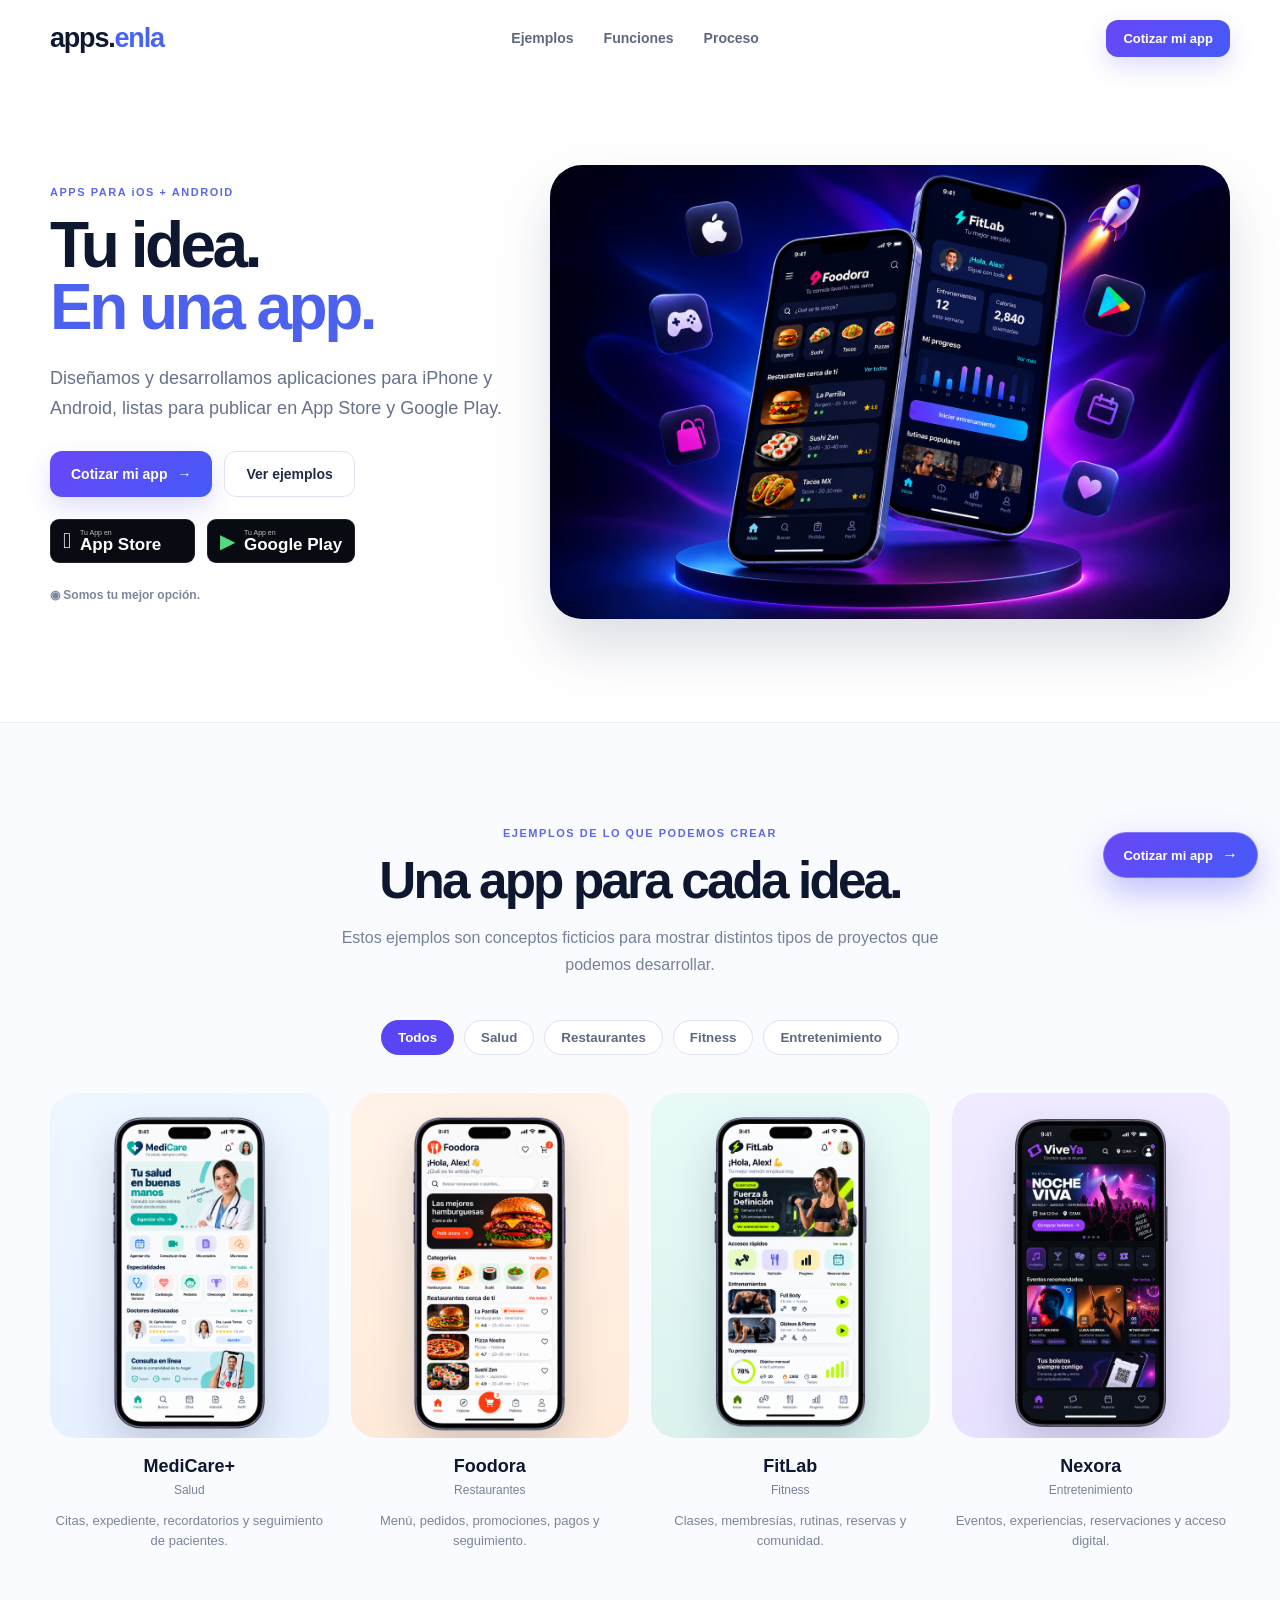
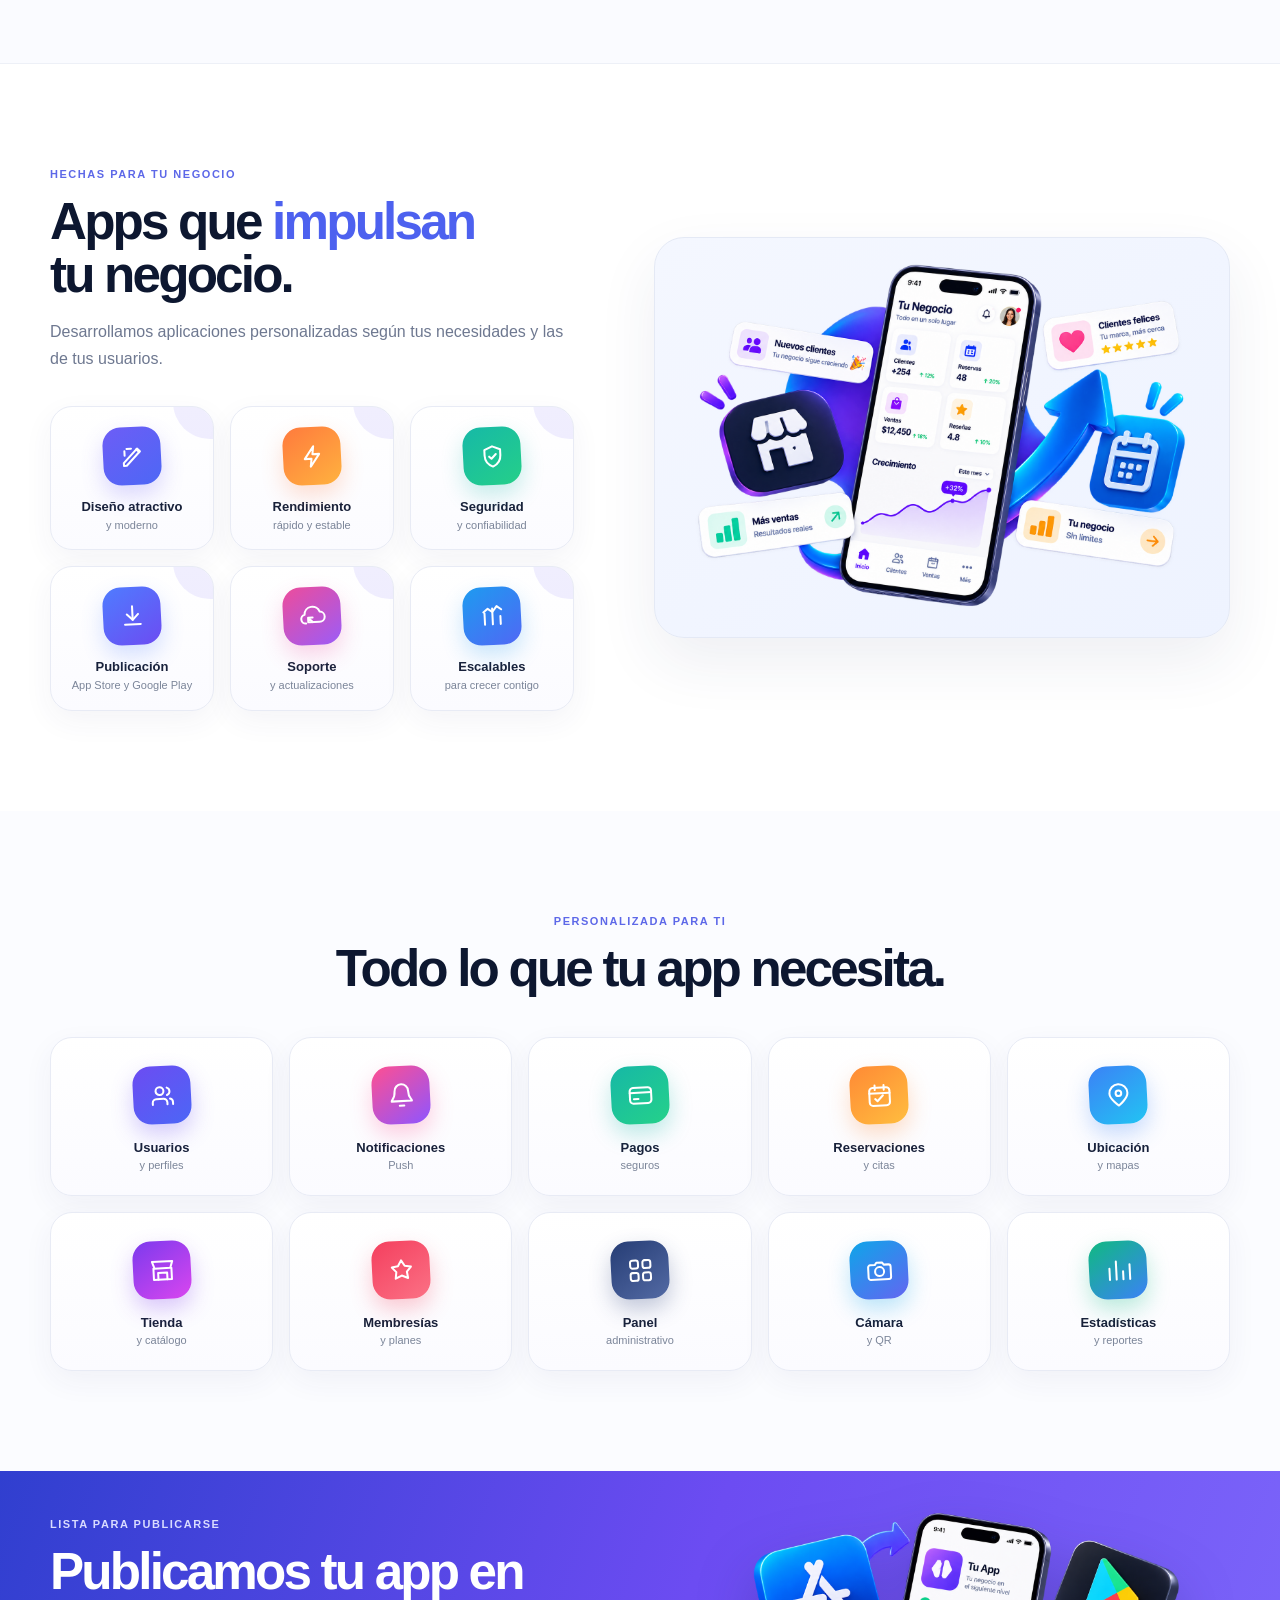
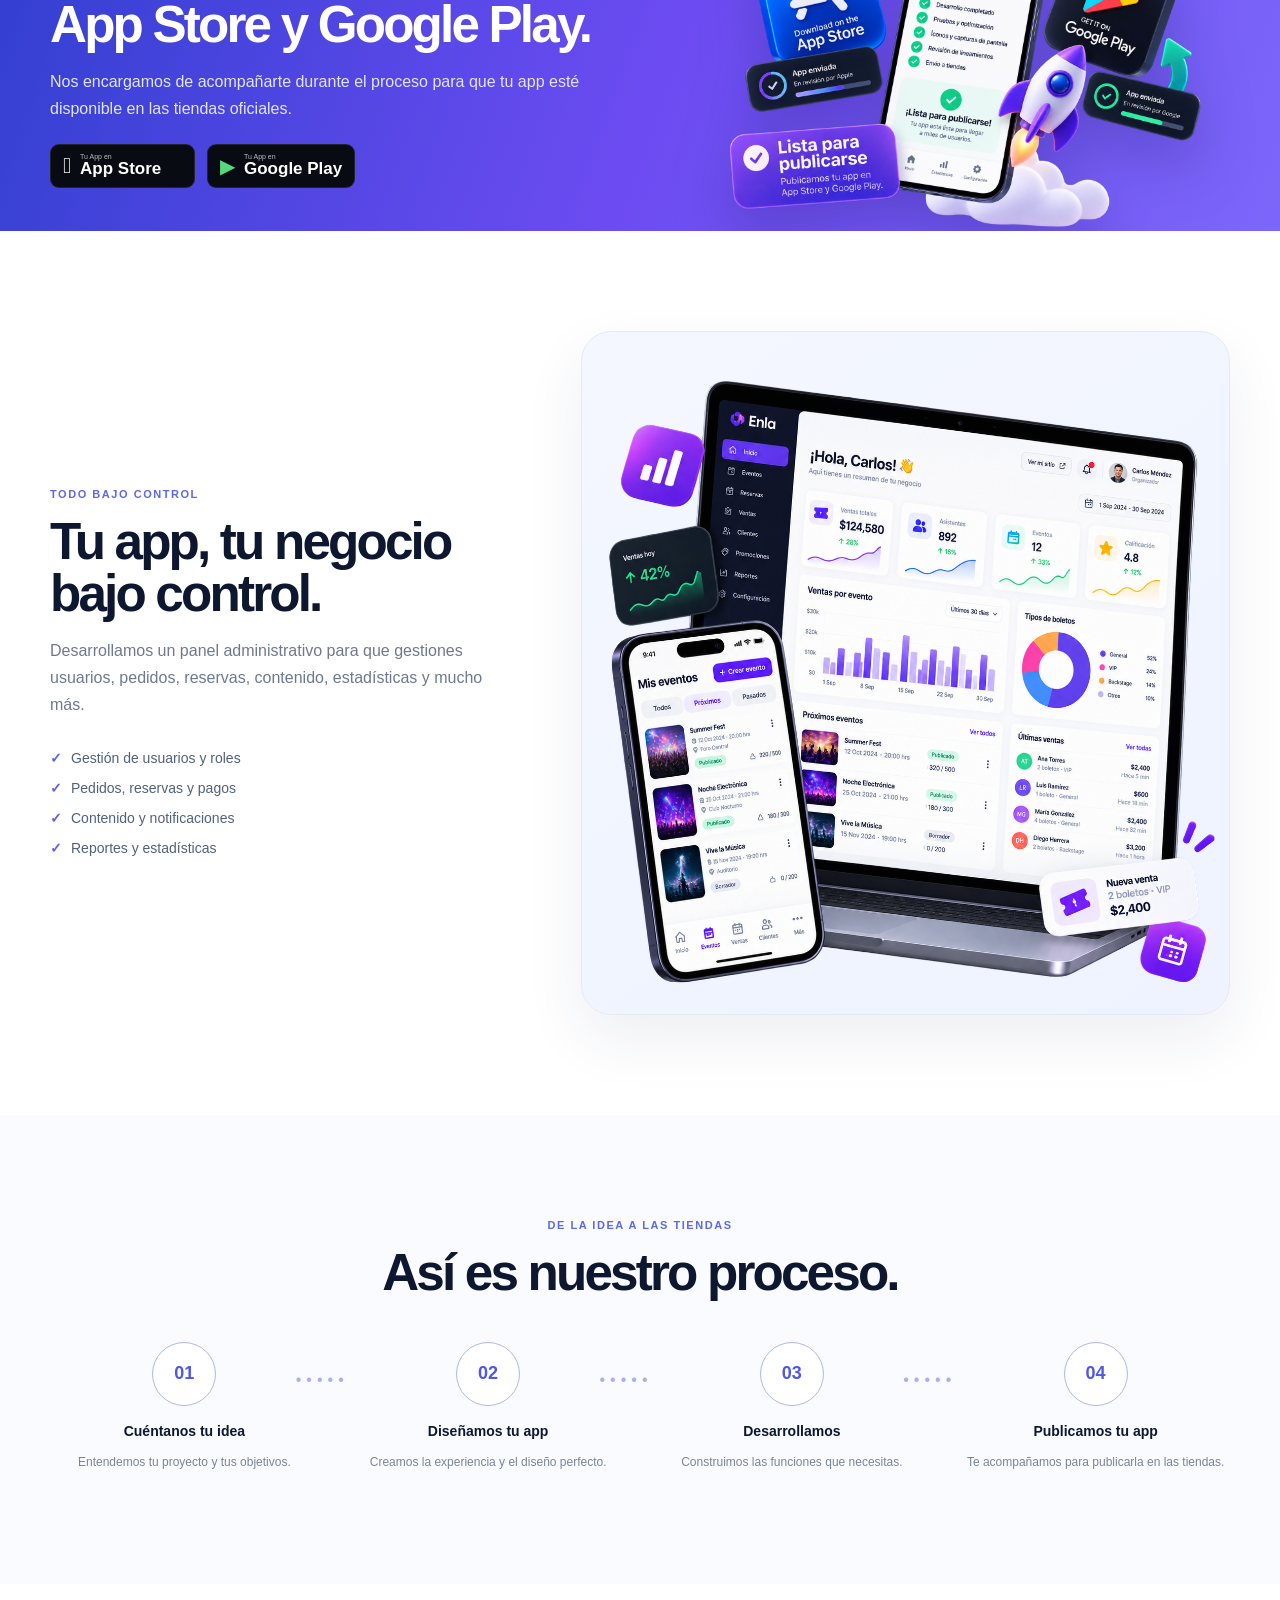
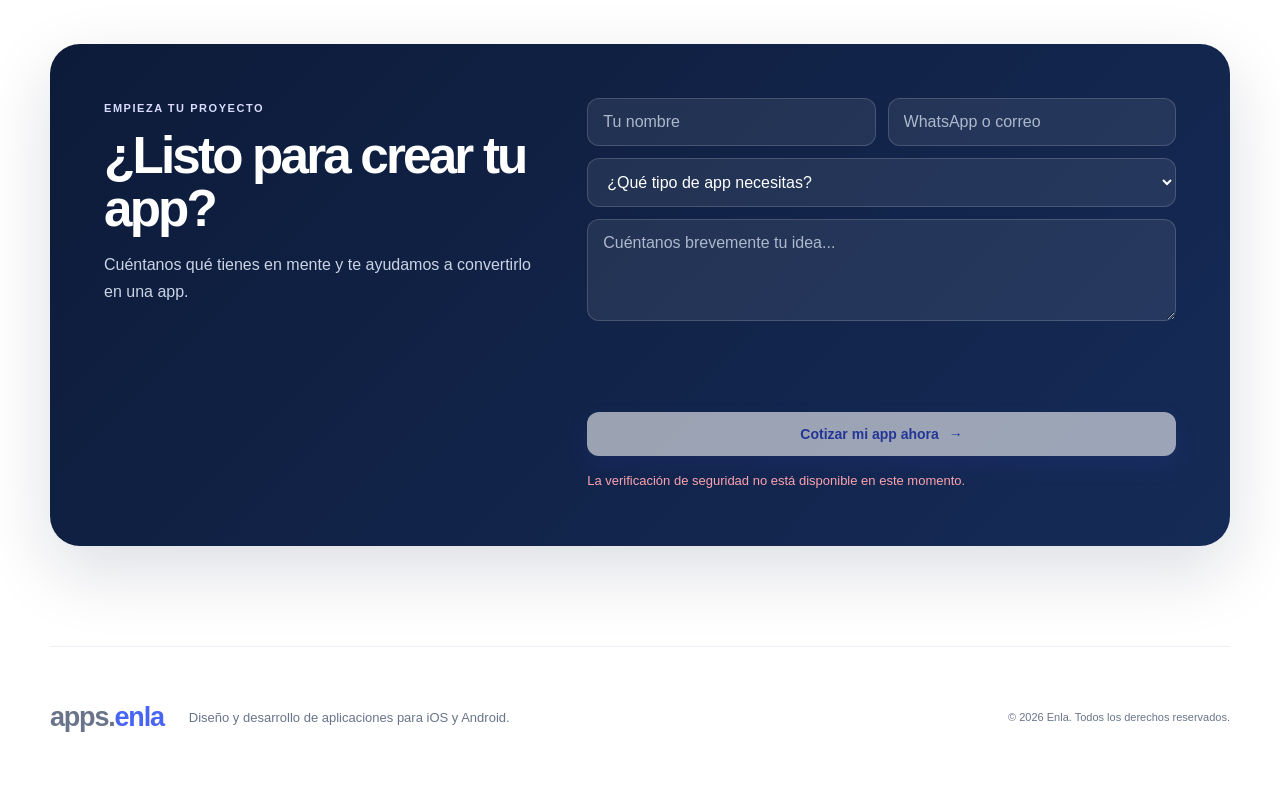
==== index.html @ 7cac5531 "Add files via upload" ====
<!doctype html>
<html lang="es">
<head>
  <meta charset="utf-8" />
  <meta name="viewport" content="width=device-width, initial-scale=1" />
  <meta name="description" content="apps.enla — Diseño y desarrollo de aplicaciones para iPhone y Android." />
  <title>apps.enla | Desarrollo de apps para iOS y Android</title>
  <link rel="icon" type="image/svg+xml" href="favicon.svg" />
  <link rel="stylesheet" href="styles.css?v=20260904-0208" />
  <script src="https://challenges.cloudflare.com/turnstile/v0/api.js?render=explicit" defer></script>
</head>
<body>
  <header class="nav wrap">
    <a class="brand" href="#inicio" aria-label="apps.enla">apps.<span>enla</span></a>
    <nav>
      <a href="#ejemplos">Ejemplos</a>
      <a href="#funciones">Funciones</a>
      <a href="#proceso">Proceso</a>
    </nav>
    <a class="btn btn-small" href="#cotizar">Cotizar mi app</a>
  </header>

  <main>
    <section class="hero wrap" id="inicio">
      <div class="hero-copy">
        <span class="eyebrow">APPS PARA iOS + ANDROID</span>
        <h1>Tu idea.<br><em>En una app.</em></h1>
        <p>Diseñamos y desarrollamos aplicaciones para iPhone y Android, listas para publicar en App Store y Google Play.</p>
        <div class="hero-actions">
          <a class="btn" href="#cotizar">Cotizar mi app <span>→</span></a>
          <a class="btn btn-secondary" href="#ejemplos">Ver ejemplos</a>
        </div>
        <div class="store-row">
          <div class="store-badge"><span class="apple"></span><span><small>Tu App en</small><b>App Store</b></span></div>
          <div class="store-badge"><span class="play">▶</span><span><small>Tu App en</small><b>Google Play</b></span></div>
        </div>
        <div class="platform-note">◉ Somos tu mejor opción.</div>
      </div>
      <div class="hero-visual">
        <div class="orb orb-one"></div><div class="orb orb-two"></div><div class="cube cube-one"></div>
        <img src="images/hero-apps.png" alt="Ejemplos de aplicaciones móviles creadas por apps.enla" />
      </div>
    </section>

    <section class="section examples" id="ejemplos">
      <div class="wrap">
        <div class="section-head centered">
          <span class="eyebrow">EJEMPLOS DE LO QUE PODEMOS CREAR</span>
          <h2>Una app para cada idea.</h2>
          <p>Estos ejemplos son conceptos ficticios para mostrar distintos tipos de proyectos que podemos desarrollar.</p>
        </div>

        <div class="filters" role="tablist">
          <button class="filter active" data-filter="all">Todos</button>
          <button class="filter" data-filter="salud">Salud</button>
          <button class="filter" data-filter="restaurante">Restaurantes</button>
          <button class="filter" data-filter="fitness">Fitness</button>
          <button class="filter" data-filter="entretenimiento">Entretenimiento</button>
        </div>

        <div class="example-grid">
          <article class="example-card" data-category="salud">
            <div class="phone-stage blue"><img src="images/example-medicare.png" alt="Concepto ficticio MediCare+" /></div>
            <h3>MediCare+</h3><span>Salud</span><p>Citas, expediente, recordatorios y seguimiento de pacientes.</p>
          </article>
          <article class="example-card" data-category="restaurante">
            <div class="phone-stage orange"><img src="images/example-foodora.png" alt="Concepto ficticio Foodora" /></div>
            <h3>Foodora</h3><span>Restaurantes</span><p>Menú, pedidos, promociones, pagos y seguimiento.</p>
          </article>
          <article class="example-card" data-category="fitness">
            <div class="phone-stage teal"><img src="images/example-fitlab.png" alt="Concepto ficticio FitLab" /></div>
            <h3>FitLab</h3><span>Fitness</span><p>Clases, membresías, rutinas, reservas y comunidad.</p>
          </article>
          <article class="example-card" data-category="entretenimiento">
            <div class="phone-stage violet"><img src="images/example-nexora.png" alt="Concepto ficticio Nexora" /></div>
            <h3>Nexora</h3><span>Entretenimiento</span><p>Eventos, experiencias, reservaciones y acceso digital.</p>
          </article>
        </div>
      </div>
    </section>

    <section class="section business">
      <div class="wrap two-col">
        <div>
          <span class="eyebrow">HECHAS PARA TU NEGOCIO</span>
          <h2>Apps que <em>impulsan</em><br>tu negocio.</h2>
          <p>Desarrollamos aplicaciones personalizadas según tus necesidades y las de tus usuarios.</p>
          <div class="benefits">
            <div><i><svg viewBox="0 0 24 24"><path d="M4 17.5V20h2.5L18.8 7.7l-2.5-2.5L4 17.5Z"/><path d="m15.6 5.9 2.5 2.5M7 5h4M5 7v4"/></svg></i><b>Diseño atractivo</b><span>y moderno</span></div>
            <div><i><svg viewBox="0 0 24 24"><path d="M13 3 5 14h6l-1 7 8-11h-6l1-7Z"/></svg></i><b>Rendimiento</b><span>rápido y estable</span></div>
            <div><i><svg viewBox="0 0 24 24"><path d="M12 3 5 6v5c0 4.8 2.8 8.2 7 10 4.2-1.8 7-5.2 7-10V6l-7-3Z"/><path d="m9 12 2 2 4-4"/></svg></i><b>Seguridad</b><span>y confiabilidad</span></div>
            <div><i><svg viewBox="0 0 24 24"><path d="M12 3v12"/><path d="m7 10 5 5 5-5"/><path d="M5 19h14"/></svg></i><b>Publicación</b><span>App Store y Google Play</span></div>
            <div><i><svg viewBox="0 0 24 24"><path d="M6 18a4 4 0 0 1-1-7.9A7 7 0 0 1 18.6 8 4.5 4.5 0 0 1 18 17H9"/><path d="M8 17v-4h4M8 13l4 4"/></svg></i><b>Soporte</b><span>y actualizaciones</span></div>
            <div><i><svg viewBox="0 0 24 24"><path d="M5 19V9M12 19V5M19 19v-7"/><path d="m4 8 4-3 4 3 4-5 4 3"/></svg></i><b>Escalables</b><span>para crecer contigo</span></div>
          </div>
        </div>
        <div class="image-card"><img src="images/dashboard.png" alt="Ejemplo ficticio de dashboard para una app" /></div>
      </div>
    </section>

    <section class="section features" id="funciones">
      <div class="wrap">
        <div class="section-head centered"><span class="eyebrow">PERSONALIZADA PARA TI</span><h2>Todo lo que tu app necesita.</h2></div>
        <div class="feature-grid">
          <div><i><svg viewBox="0 0 24 24"><path d="M16 20v-1.7a3.3 3.3 0 0 0-3.3-3.3H6.3A3.3 3.3 0 0 0 3 18.3V20"/><circle cx="9.5" cy="8" r="3.5"/><path d="M16 5.2a3.5 3.5 0 0 1 0 6.6M21 20v-1.7a3.3 3.3 0 0 0-2.5-3.2"/></svg></i><b>Usuarios</b><span>y perfiles</span></div>
          <div><i><svg viewBox="0 0 24 24"><path d="M18 8a6 6 0 0 0-12 0c0 7-3 7-3 9h18c0-2-3-2-3-9"/><path d="M10 21h4"/></svg></i><b>Notificaciones</b><span>Push</span></div>
          <div><i><svg viewBox="0 0 24 24"><rect x="2.5" y="5" width="19" height="14" rx="3"/><path d="M2.5 9.5h19M6 15h4"/></svg></i><b>Pagos</b><span>seguros</span></div>
          <div><i><svg viewBox="0 0 24 24"><rect x="3" y="5" width="18" height="16" rx="3"/><path d="M8 3v4M16 3v4M3 10h18"/><path d="m8 15 2 2 5-5"/></svg></i><b>Reservaciones</b><span>y citas</span></div>
          <div><i><svg viewBox="0 0 24 24"><path d="M20 10c0 5-8 11-8 11S4 15 4 10a8 8 0 1 1 16 0Z"/><circle cx="12" cy="10" r="2.5"/></svg></i><b>Ubicación</b><span>y mapas</span></div>
          <div><i><svg viewBox="0 0 24 24"><path d="M4 10v10h16V10M3 4h18l-2 6H5L3 4Z"/><path d="M8 20v-6h8v6"/></svg></i><b>Tienda</b><span>y catálogo</span></div>
          <div><i><svg viewBox="0 0 24 24"><path d="M12 3 15 8l5.5 1-3.8 4.2.8 5.8-5.5-2.5L6.5 19l.8-5.8L3.5 9 9 8l3-5Z"/></svg></i><b>Membresías</b><span>y planes</span></div>
          <div><i><svg viewBox="0 0 24 24"><rect x="3" y="3" width="7" height="7" rx="2"/><rect x="14" y="3" width="7" height="7" rx="2"/><rect x="3" y="14" width="7" height="7" rx="2"/><rect x="14" y="14" width="7" height="7" rx="2"/></svg></i><b>Panel</b><span>administrativo</span></div>
          <div><i><svg viewBox="0 0 24 24"><path d="M4 7h4l1.5-2h5L16 7h4a2 2 0 0 1 2 2v9a2 2 0 0 1-2 2H4a2 2 0 0 1-2-2V9a2 2 0 0 1 2-2Z"/><circle cx="12" cy="13" r="4"/></svg></i><b>Cámara</b><span>y QR</span></div>
          <div><i><svg viewBox="0 0 24 24"><path d="M4 20V10M10 20V4M16 20v-7M22 20V7"/></svg></i><b>Estadísticas</b><span>y reportes</span></div>
        </div>
      </div>
    </section>

    <section class="stores section">
      <div class="wrap store-section">
        <div>
          <span class="eyebrow light">LISTA PARA PUBLICARSE</span>
          <h2>Publicamos tu app en<br>App Store y Google Play.</h2>
          <p>Nos encargamos de acompañarte durante el proceso para que tu app esté disponible en las tiendas oficiales.</p>
          <div class="store-row">
            <div class="store-badge"><span class="apple"></span><span><small>Tu App en</small><b>App Store</b></span></div>
            <div class="store-badge"><span class="play">▶</span><span><small>Tu App en</small><b>Google Play</b></span></div>
          </div>
        </div>
        <img src="images/store-phone.png" alt="Teléfono mostrando una app lista para publicar" />
      </div>
    </section>

    <section class="section admin">
      <div class="wrap two-col admin-grid">
        <div>
          <span class="eyebrow">TODO BAJO CONTROL</span>
          <h2>Tu app, tu negocio<br>bajo control.</h2>
          <p>Desarrollamos un panel administrativo para que gestiones usuarios, pedidos, reservas, contenido, estadísticas y mucho más.</p>
          <ul class="check-list">
            <li>Gestión de usuarios y roles</li><li>Pedidos, reservas y pagos</li><li>Contenido y notificaciones</li><li>Reportes y estadísticas</li>
          </ul>
        </div>
        <div class="image-card wide"><img src="images/admin-panel.png" alt="Panel administrativo ficticio" /></div>
      </div>
    </section>

    <section class="section process" id="proceso">
      <div class="wrap">
        <div class="section-head centered"><span class="eyebrow">DE LA IDEA A LAS TIENDAS</span><h2>Así es nuestro proceso.</h2></div>
        <div class="steps">
          <div><strong>01</strong><h3>Cuéntanos tu idea</h3><p>Entendemos tu proyecto y tus objetivos.</p></div>
          <div><strong>02</strong><h3>Diseñamos tu app</h3><p>Creamos la experiencia y el diseño perfecto.</p></div>
          <div><strong>03</strong><h3>Desarrollamos</h3><p>Construimos las funciones que necesitas.</p></div>
          <div><strong>04</strong><h3>Publicamos tu app</h3><p>Te acompañamos para publicarla en las tiendas.</p></div>
        </div>
      </div>
    </section>

    <section class="quote section" id="cotizar">
      <div class="wrap quote-card">
        <div class="quote-copy"><span class="eyebrow light">EMPIEZA TU PROYECTO</span><h2>¿Listo para crear tu app?</h2><p>Cuéntanos qué tienes en mente y te ayudamos a convertirlo en una app.</p></div>
        <form id="quoteForm" class="quote-form">
          <input type="text" name="_honey" tabindex="-1" autocomplete="off" class="form-honey" aria-hidden="true" />
          <div class="form-grid"><input required name="nombre" placeholder="Tu nombre" /><input required name="contacto" placeholder="WhatsApp o correo" /></div>
          <select name="tipo" required><option value="" selected disabled>¿Qué tipo de app necesitas?</option><option>App para mi negocio</option><option>Restaurante / delivery</option><option>Citas / reservaciones</option><option>Fitness / membresías</option><option>Eventos / entretenimiento</option><option>Juego</option><option>Otra idea</option></select>
          <textarea required name="idea" rows="4" placeholder="Cuéntanos brevemente tu idea..."></textarea>
          <div class="turnstile-wrap">
            <div id="turnstileWidget" aria-label="Verificación de seguridad"></div>
          </div>
          <button class="btn btn-light" id="quoteSubmit" type="submit" disabled>Cotizar mi app ahora <span>→</span></button>
          <p id="formMessage" class="form-message" aria-live="polite"></p>
        </form>
      </div>
    </section>
  </main>

  <a class="floating-quote" href="#cotizar" aria-label="Ir al formulario para cotizar mi app">Cotizar mi app <span>→</span></a>

  <footer class="footer wrap"><a class="brand" href="#inicio">apps.<span>enla</span></a><p>Diseño y desarrollo de aplicaciones para iOS y Android.</p><small>© 2026 Enla. Todos los derechos reservados.</small></footer>
  <script src="script.js"></script>
</body>
</html>
---- styles.css ----
*{box-sizing:border-box}html{scroll-behavior:smooth}body{margin:0;font-family:Inter,ui-sans-serif,-apple-system,BlinkMacSystemFont,"Segoe UI",sans-serif;color:#0d1730;background:#fff}a{text-decoration:none;color:inherit}img{max-width:100%;display:block}.wrap{width:min(1180px,calc(100% - 40px));margin:auto}.nav{height:76px;display:flex;align-items:center;justify-content:space-between;gap:28px}.brand{font-weight:900;font-size:27px;letter-spacing:-1.2px}.brand span{color:#4864f4}.nav nav{display:flex;gap:30px;color:#5e6880;font-size:14px;font-weight:650}.nav nav a:hover{color:#4d5ef3}.btn{display:inline-flex;align-items:center;justify-content:center;gap:10px;border:0;border-radius:12px;padding:14px 21px;background:linear-gradient(135deg,#6947f6,#455af6);color:white;font-weight:800;font-size:14px;box-shadow:0 10px 24px rgba(76,74,246,.18);cursor:pointer}.btn-small{padding:11px 17px;font-size:13px}.btn-secondary{background:#fff;color:#202b46;border:1px solid #dce2f0;box-shadow:none}.btn-light{background:#fff;color:#3042c8}.hero{min-height:610px;display:grid;grid-template-columns:.92fr 1.25fr;align-items:center;padding:56px 0 70px}.eyebrow{display:inline-block;font-size:11px;letter-spacing:.14em;font-weight:900;color:#5d68e8;margin-bottom:16px}.hero h1,.section h2{font-size:clamp(42px,5vw,70px);line-height:.98;letter-spacing:-.055em;margin:0}.hero h1 em,.section h2 em{font-style:normal;color:#4d61ef}.hero p{max-width:520px;font-size:18px;line-height:1.65;color:#66718a;margin:25px 0 28px}.hero-actions,.store-row{display:flex;gap:12px;flex-wrap:wrap}.store-row{margin-top:22px}.store-badge{background:#080b11;color:#fff;border-radius:9px;padding:8px 12px;display:flex;align-items:center;gap:9px;min-width:145px;border:1px solid rgba(255,255,255,.1)}.store-badge>span:last-child{display:flex;flex-direction:column}.store-badge small{font-size:7px;opacity:.72;line-height:1}.store-badge b{font-size:17px;line-height:1.1}.apple{font-size:22px}.play{font-size:20px;color:#53d87d}.platform-note{margin-top:25px;color:#7c879c;font-size:12px;font-weight:700}.hero-visual{position:relative;min-height:520px;display:flex;align-items:center;justify-content:center}.hero-visual img{position:relative;z-index:2;width:min(700px,100%);border-radius:32px;overflow:hidden;filter:drop-shadow(0 28px 28px rgba(38,47,86,.16))}.orb,.cube{position:absolute;z-index:1}.orb{border-radius:50%;background:radial-gradient(circle at 35% 30%,#c2b9ff,#7256f4 65%,#4b48ef);box-shadow:0 14px 35px rgba(100,79,242,.2)}.orb-one{width:34px;height:34px;left:8%;top:10%}.orb-two{width:28px;height:28px;right:8%;bottom:10%}.cube-one{width:38px;height:38px;left:2%;bottom:20%;background:linear-gradient(135deg,#8ac8ff,#5572fa);transform:rotate(30deg);border-radius:6px}.section{padding:100px 0}.section-head{margin-bottom:42px}.section-head h2,.business h2,.admin h2,.stores h2,.quote h2{font-size:clamp(36px,4vw,54px);line-height:1.03}.section-head p{color:#758097;font-size:16px;max-width:650px;margin:16px auto 0;line-height:1.7}.centered{text-align:center}.examples{background:#fafbff;border-top:1px solid #edf0f7;border-bottom:1px solid #edf0f7}.filters{display:flex;justify-content:center;gap:10px;flex-wrap:wrap;margin-bottom:38px}.filter{border:1px solid #dde2ee;background:#fff;color:#5f6880;padding:9px 16px;border-radius:999px;font-weight:750;cursor:pointer}.filter.active{background:#5a45f5;color:#fff;border-color:#5a45f5}.example-grid{display:grid;grid-template-columns:repeat(4,1fr);gap:22px}.example-card{text-align:center;transition:.25s}.example-card.hidden{display:none}.phone-stage{height:345px;border-radius:26px;padding:20px 10px 0;display:flex;align-items:flex-end;justify-content:center;overflow:hidden}.phone-stage img{height:100%;width:auto;object-fit:contain;filter:drop-shadow(0 18px 20px rgba(17,28,55,.18))}.phone-stage.blue{background:linear-gradient(180deg,#eef7ff,#e7f0ff)}.phone-stage.orange{background:linear-gradient(180deg,#fff3e9,#ffead9)}.phone-stage.teal{background:linear-gradient(180deg,#e8faf8,#dbf2ef)}.phone-stage.violet{background:linear-gradient(180deg,#f0ebff,#e7e1ff)}.example-card h3{margin:18px 0 3px;font-size:18px}.example-card>span{color:#778096;font-size:12px}.example-card p{font-size:13px;color:#7a8499;line-height:1.5}.two-col{display:grid;grid-template-columns:1fr 1.1fr;gap:80px;align-items:center}.business p,.admin p,.stores p{color:#6e7890;line-height:1.7;font-size:16px;max-width:570px}.benefits{display:grid;grid-template-columns:repeat(3,1fr);gap:26px 20px;margin-top:35px}.benefits div{display:grid;grid-template-columns:31px 1fr;column-gap:8px}.benefits i{grid-row:1/3;color:#5b56f2;font-style:normal;font-size:22px}.benefits b{font-size:12px}.benefits span{font-size:11px;color:#838ca0}.image-card{background:linear-gradient(145deg,#f4f7ff,#eef3ff);border:1px solid #e4e9f5;border-radius:30px;padding:24px;box-shadow:0 24px 60px rgba(36,52,99,.08)}.image-card img{border-radius:20px;width:100%;height:100%;object-fit:contain}.features{background:#fbfcff}.feature-grid{display:grid;grid-template-columns:repeat(5,1fr);gap:18px}.feature-grid>div{position:relative;padding:28px 15px 24px;text-align:center;border:1px solid #e8ebf5;border-radius:22px;background:linear-gradient(180deg,#fff,#fbfbff);box-shadow:0 10px 30px rgba(47,56,112,.055);transition:transform .25s ease,box-shadow .25s ease,border-color .25s ease;overflow:hidden}.feature-grid>div:before{content:"";position:absolute;width:80px;height:80px;border-radius:50%;top:-45px;right:-38px;background:var(--icon-glow);opacity:.12}.feature-grid>div:hover{transform:translateY(-5px);box-shadow:0 18px 38px rgba(47,56,112,.11);border-color:#dce0f5}.feature-grid i{--icon-a:#6c4cf2;--icon-b:#4c66f6;--icon-glow:#6c4cf2;width:58px;height:58px;border-radius:18px;display:grid;place-items:center;background:linear-gradient(145deg,var(--icon-a),var(--icon-b));color:#fff;font-style:normal;margin:0 auto 16px;box-shadow:0 10px 22px color-mix(in srgb,var(--icon-a) 28%,transparent);transform:rotate(-3deg)}.feature-grid i svg{width:27px;height:27px;fill:none;stroke:currentColor;stroke-width:1.8;stroke-linecap:round;stroke-linejoin:round}.feature-grid>div:nth-child(2) i{--icon-a:#ff4f91;--icon-b:#8f55ff;--icon-glow:#ff4f91}.feature-grid>div:nth-child(3) i{--icon-a:#16b8a6;--icon-b:#25d18a;--icon-glow:#16b8a6}.feature-grid>div:nth-child(4) i{--icon-a:#ff8a35;--icon-b:#ffbd3f;--icon-glow:#ff8a35}.feature-grid>div:nth-child(5) i{--icon-a:#3b82f6;--icon-b:#22c4f3;--icon-glow:#3b82f6}.feature-grid>div:nth-child(6) i{--icon-a:#7c3aed;--icon-b:#d946ef;--icon-glow:#a855f7}.feature-grid>div:nth-child(7) i{--icon-a:#f43f5e;--icon-b:#fb7185;--icon-glow:#f43f5e}.feature-grid>div:nth-child(8) i{--icon-a:#263d75;--icon-b:#536aa4;--icon-glow:#263d75}.feature-grid>div:nth-child(9) i{--icon-a:#0ea5e9;--icon-b:#6366f1;--icon-glow:#0ea5e9}.feature-grid>div:nth-child(10) i{--icon-a:#10b981;--icon-b:#3b82f6;--icon-glow:#10b981}.feature-grid b,.feature-grid span{display:block}.feature-grid b{font-size:13px;color:#18213a}.feature-grid span{font-size:11px;color:#7b8599;margin-top:4px}.stores{padding:0;background:linear-gradient(110deg,#303fcf 0%,#6c4cf2 52%,#7c66fa 100%);color:#fff;overflow:hidden}.store-section{min-height:360px;display:grid;grid-template-columns:1fr .9fr;align-items:center;gap:50px}.stores p{color:#e2e5ff}.light{color:#d9dcff}.store-section>img{height:330px;justify-self:center;object-fit:contain;filter:drop-shadow(0 25px 28px rgba(24,17,95,.25));align-self:end}.admin-grid{grid-template-columns:.82fr 1.18fr}.check-list{list-style:none;padding:0;margin:24px 0 0}.check-list li{padding:7px 0;color:#52617b;font-size:14px}.check-list li:before{content:'✓';color:#5960f1;font-weight:900;margin-right:9px}.wide{padding:14px}.process{background:#fafbff}.steps{display:grid;grid-template-columns:repeat(4,1fr);gap:35px;text-align:center}.steps>div{position:relative}.steps>div:not(:last-child):after{content:'•••••';position:absolute;top:29px;right:-30px;color:#a8b0ef;letter-spacing:5px}.steps strong{width:64px;height:64px;display:grid;place-items:center;margin:0 auto 17px;border:1px solid #afb7f0;border-radius:50%;color:#4f57e9;font-size:18px;background:#fff}.steps h3{font-size:14px}.steps p{font-size:12px;color:#7a8498;line-height:1.6}.quote{padding-top:60px}.quote-card{background:linear-gradient(135deg,#0d1b39,#152b57);border-radius:30px;color:#fff;padding:54px;display:grid;grid-template-columns:.8fr 1.1fr;gap:55px;box-shadow:0 25px 70px rgba(8,22,55,.14)}.quote-card p{color:#cbd3e5;line-height:1.7}.quote-form{display:flex;flex-direction:column;gap:12px}.form-grid{display:grid;grid-template-columns:1fr 1fr;gap:12px}.quote-form input,.quote-form select,.quote-form textarea{width:100%;border:1px solid rgba(255,255,255,.16);background:rgba(255,255,255,.08);color:#fff;border-radius:12px;padding:14px 15px;font:inherit;outline:none}.quote-form input::placeholder,.quote-form textarea::placeholder{color:#aeb8cc}.quote-form select option{color:#111}.form-message{font-size:13px;margin:2px 0 0}.footer{padding:50px 0;display:grid;grid-template-columns:auto 1fr auto;gap:25px;align-items:center;color:#69748a;border-top:1px solid #edf0f5}.footer p{font-size:13px}.footer small{font-size:11px}
@media(max-width:900px){.nav nav{display:none}.hero{grid-template-columns:1fr;padding-top:45px}.hero-copy{text-align:center}.hero p{margin-left:auto;margin-right:auto}.hero-actions,.store-row{justify-content:center}.hero-visual{min-height:430px}.example-grid{grid-template-columns:repeat(2,1fr)}.two-col,.store-section,.quote-card{grid-template-columns:1fr}.store-section{padding-top:60px;text-align:center}.store-section p{margin-left:auto;margin-right:auto}.feature-grid{grid-template-columns:repeat(2,1fr)}.benefits{grid-template-columns:repeat(2,1fr)}.steps{grid-template-columns:repeat(2,1fr)}.steps>div:after{display:none}.footer{grid-template-columns:1fr;text-align:center}.footer .brand{justify-self:center}}
@media(max-width:560px){.wrap{width:min(100% - 26px,1180px)}.nav{height:68px}.brand{font-size:23px}.btn-small{padding:10px 12px}.hero{min-height:auto;padding:45px 0}.hero h1{font-size:48px}.hero p{font-size:16px}.hero-visual{min-height:340px}.section{padding:72px 0}.example-grid{grid-template-columns:1fr}.phone-stage{height:390px}.benefits,.feature-grid,.steps,.form-grid{grid-template-columns:1fr}.two-col{gap:45px}.quote-card{padding:30px 22px}.store-section>img{height:260px}.feature-grid>div{padding:20px}.section-head h2,.business h2,.admin h2,.stores h2,.quote h2{font-size:38px}}

.form-honey{position:absolute!important;left:-9999px!important;opacity:0!important;pointer-events:none!important}.form-message.success{color:#86efac}.form-message.error{color:#fda4af}.quote-form button:disabled{opacity:.65;cursor:not-allowed;transform:none}


/* Cloudflare Turnstile */
.turnstile-wrap{
  display:flex;
  justify-content:flex-start;
  align-items:center;
  min-height:65px;
  margin-top:2px;
}
#turnstileWidget{width:100%;max-width:420px}
.quote-form button:disabled{opacity:.58;cursor:not-allowed;transform:none!important}
@media (max-width:520px){
  .turnstile-wrap{justify-content:center}
}

/* Premium benefit icons — Apps que impulsan tu negocio */
.benefits>div{
  position:relative;
  grid-template-columns:58px 1fr;
  column-gap:13px;
  align-items:center;
  padding:13px 12px 13px 10px;
  border:1px solid #edf0f7;
  border-radius:18px;
  background:linear-gradient(180deg,#fff 0%,#fbfcff 100%);
  box-shadow:0 10px 28px rgba(38,52,99,.055);
  transition:transform .22s ease,box-shadow .22s ease,border-color .22s ease;
  overflow:hidden;
}
.benefits>div:after{
  content:"";
  position:absolute;
  width:72px;height:72px;border-radius:50%;
  right:-34px;top:-38px;
  background:var(--benefit-glow,#6b5df6);
  opacity:.08;
}
.benefits>div:hover{
  transform:translateY(-4px);
  border-color:#e0e4f4;
  box-shadow:0 16px 34px rgba(38,52,99,.1);
}
.benefits i{
  --benefit-a:#6d5df6;
  --benefit-b:#4d67f5;
  --benefit-glow:#6d5df6;
  grid-row:1/3;
  width:50px;height:50px;
  display:grid;place-items:center;
  border-radius:15px;
  background:linear-gradient(145deg,var(--benefit-a),var(--benefit-b));
  color:#fff;
  box-shadow:0 10px 22px color-mix(in srgb,var(--benefit-a) 24%, transparent);
  transform:rotate(-3deg);
}
.benefits i svg{
  width:24px;height:24px;
  fill:none;stroke:currentColor;stroke-width:1.8;
  stroke-linecap:round;stroke-linejoin:round;
}
.benefits>div:nth-child(2) i{--benefit-a:#ff7a3d;--benefit-b:#ffb23f;--benefit-glow:#ff8a3d}
.benefits>div:nth-child(3) i{--benefit-a:#16b9a7;--benefit-b:#25cf89;--benefit-glow:#16b9a7}
.benefits>div:nth-child(4) i{--benefit-a:#4f7cff;--benefit-b:#6c4cf2;--benefit-glow:#5f62f7}
.benefits>div:nth-child(5) i{--benefit-a:#ed4c9b;--benefit-b:#9c5cf7;--benefit-glow:#d34faa}
.benefits>div:nth-child(6) i{--benefit-a:#1d9bf0;--benefit-b:#5068f5;--benefit-glow:#328bf2}
.benefits b{font-size:12.5px;color:#18213a;line-height:1.25}
.benefits span{font-size:11px;color:#7f899c;line-height:1.3;margin-top:2px}
@media(max-width:560px){
  .benefits>div{grid-template-columns:54px 1fr;padding:12px 12px 12px 10px}
  .benefits i{width:46px;height:46px;border-radius:14px}
}

/* Mobile: keep benefit/function cards side-by-side instead of a long vertical list */
@media(max-width:560px){
  .benefits{
    grid-template-columns:repeat(2,minmax(0,1fr));
    gap:12px;
    margin-top:28px;
  }
  .benefits>div{
    display:flex;
    flex-direction:column;
    align-items:center;
    justify-content:flex-start;
    text-align:center;
    min-width:0;
    min-height:142px;
    padding:16px 9px 14px;
    border-radius:20px;
    background:linear-gradient(180deg,#fff 0%,#fbfbff 100%);
    border:1px solid #e8ebf5;
    box-shadow:0 10px 26px rgba(47,56,112,.06);
  }
  .benefits i{
    grid-row:auto;
    width:50px;
    height:50px;
    flex:0 0 50px;
    border-radius:16px;
    margin:0 0 11px;
    transform:rotate(-3deg);
  }
  .benefits i svg{width:24px;height:24px}
  .benefits b{font-size:12px;line-height:1.2}
  .benefits span{font-size:10px;line-height:1.25;margin-top:4px}

  .feature-grid{
    grid-template-columns:repeat(2,minmax(0,1fr));
    gap:12px;
  }
  .feature-grid>div{
    min-width:0;
    padding:18px 8px 16px;
    border-radius:19px;
  }
  .feature-grid i{
    width:50px;
    height:50px;
    border-radius:16px;
    margin-bottom:11px;
  }
  .feature-grid i svg{width:24px;height:24px}
  .feature-grid b{font-size:12px}
  .feature-grid span{font-size:10px}
}

@media(max-width:360px){
  .benefits,.feature-grid{gap:9px}
  .benefits>div{padding-left:6px;padding-right:6px}
  .feature-grid>div{padding-left:6px;padding-right:6px}
}


/* FINAL OVERRIDE 2026-09-04 — compact horizontal icon grids */
.business .benefits{
  display:grid !important;
  grid-template-columns:repeat(3,minmax(0,1fr)) !important;
  gap:16px !important;
  margin-top:34px !important;
}
.business .benefits>div{
  display:flex !important;
  flex-direction:column !important;
  align-items:center !important;
  justify-content:flex-start !important;
  text-align:center !important;
  min-width:0 !important;
  padding:20px 12px 17px !important;
  border:1px solid #e8ebf5 !important;
  border-radius:22px !important;
  background:linear-gradient(180deg,#fff 0%,#fbfbff 100%) !important;
  box-shadow:0 10px 30px rgba(47,56,112,.055) !important;
  overflow:hidden !important;
}
.business .benefits>div:before{
  content:"";
  position:absolute;
  width:74px;height:74px;border-radius:50%;
  top:-42px;right:-34px;
  background:var(--benefit-glow,#6d5df6);
  opacity:.10;
}
.business .benefits>div:after{display:none !important}
.business .benefits i{
  width:58px !important;
  height:58px !important;
  flex:0 0 58px !important;
  margin:0 0 14px !important;
  border-radius:18px !important;
  transform:rotate(-3deg) !important;
}
.business .benefits i svg{width:27px !important;height:27px !important}
.business .benefits b{font-size:13px !important;line-height:1.2 !important;color:#18213a !important}
.business .benefits span{font-size:11px !important;line-height:1.25 !important;margin-top:4px !important;color:#7b8599 !important}

.features .feature-grid{
  display:grid !important;
  grid-template-columns:repeat(5,minmax(0,1fr)) !important;
  gap:16px !important;
}

@media(max-width:900px){
  .business .benefits{grid-template-columns:repeat(3,minmax(0,1fr)) !important;gap:12px !important}
  .features .feature-grid{grid-template-columns:repeat(4,minmax(0,1fr)) !important;gap:12px !important}
}

@media(max-width:560px){
  .business .benefits{
    grid-template-columns:repeat(3,minmax(0,1fr)) !important;
    gap:8px !important;
    margin-top:24px !important;
  }
  .business .benefits>div{
    min-height:118px !important;
    padding:13px 5px 11px !important;
    border-radius:17px !important;
  }
  .business .benefits i{
    width:43px !important;
    height:43px !important;
    flex-basis:43px !important;
    border-radius:13px !important;
    margin-bottom:8px !important;
  }
  .business .benefits i svg{width:21px !important;height:21px !important}
  .business .benefits b{font-size:10.5px !important;line-height:1.1 !important}
  .business .benefits span{font-size:8.5px !important;line-height:1.15 !important;margin-top:3px !important}

  .features .feature-grid{
    grid-template-columns:repeat(3,minmax(0,1fr)) !important;
    gap:8px !important;
  }
  .features .feature-grid>div{
    min-height:112px !important;
    padding:13px 5px 11px !important;
    border-radius:17px !important;
  }
  .features .feature-grid i{
    width:43px !important;
    height:43px !important;
    border-radius:13px !important;
    margin-bottom:8px !important;
  }
  .features .feature-grid i svg{width:21px !important;height:21px !important}
  .features .feature-grid b{font-size:10.5px !important;line-height:1.1 !important}
  .features .feature-grid span{font-size:8.5px !important;line-height:1.15 !important;margin-top:3px !important}
}

@media(max-width:340px){
  .business .benefits,.features .feature-grid{grid-template-columns:repeat(2,minmax(0,1fr)) !important}
}

/* Process timeline + floating CTA */
.floating-quote{
  position:fixed !important;
  right:22px !important;
  bottom:22px !important;
  z-index:9999 !important;
  display:inline-flex !important;
  align-items:center !important;
  justify-content:center !important;
  gap:9px !important;
  padding:14px 19px !important;
  border-radius:999px !important;
  background:linear-gradient(135deg,#6947f6,#455af6) !important;
  color:#fff !important;
  font-size:13px !important;
  line-height:1 !important;
  font-weight:850 !important;
  box-shadow:0 14px 34px rgba(76,74,246,.34) !important;
  border:1px solid rgba(255,255,255,.22) !important;
  text-decoration:none !important;
  white-space:nowrap !important;
  transition:transform .2s ease,box-shadow .2s ease !important;
}
.floating-quote:hover{transform:translateY(-2px);box-shadow:0 18px 38px rgba(76,74,246,.42) !important}
.floating-quote span{font-size:16px;line-height:1}

@media(max-width:560px){
  .process .section-head{margin-bottom:28px !important}
  .process .steps{
    position:relative !important;
    display:grid !important;
    grid-template-columns:repeat(4,minmax(0,1fr)) !important;
    gap:6px !important;
    align-items:start !important;
    text-align:center !important;
  }
  .process .steps:before{
    content:"" !important;
    position:absolute !important;
    top:23px !important;
    left:11% !important;
    right:11% !important;
    height:2px !important;
    background:linear-gradient(90deg,#d8dcff,#8f9af2,#d8dcff) !important;
    z-index:0 !important;
  }
  .process .steps>div{position:relative !important;z-index:1 !important;min-width:0 !important}
  .process .steps>div:after{display:none !important}
  .process .steps strong{
    width:46px !important;
    height:46px !important;
    margin:0 auto 9px !important;
    border:2px solid #aeb6f5 !important;
    border-radius:50% !important;
    background:#fff !important;
    font-size:12px !important;
    box-shadow:0 5px 14px rgba(60,72,150,.08) !important;
  }
  .process .steps h3{font-size:10px !important;line-height:1.12 !important;margin:0 1px 4px !important}
  .process .steps p{font-size:8px !important;line-height:1.2 !important;margin:0 2px !important;color:#7a8498 !important}
  .floating-quote{
    right:12px !important;
    bottom:calc(12px + env(safe-area-inset-bottom)) !important;
    padding:12px 15px !important;
    font-size:12px !important;
    box-shadow:0 12px 30px rgba(76,74,246,.40) !important;
  }
}

@media(max-width:360px){
  .process .steps{gap:3px !important}
  .process .steps:before{top:20px !important}
  .process .steps strong{width:40px !important;height:40px !important;font-size:11px !important;margin-bottom:7px !important}
  .process .steps h3{font-size:8.7px !important}
  .process .steps p{font-size:7.2px !important}
}
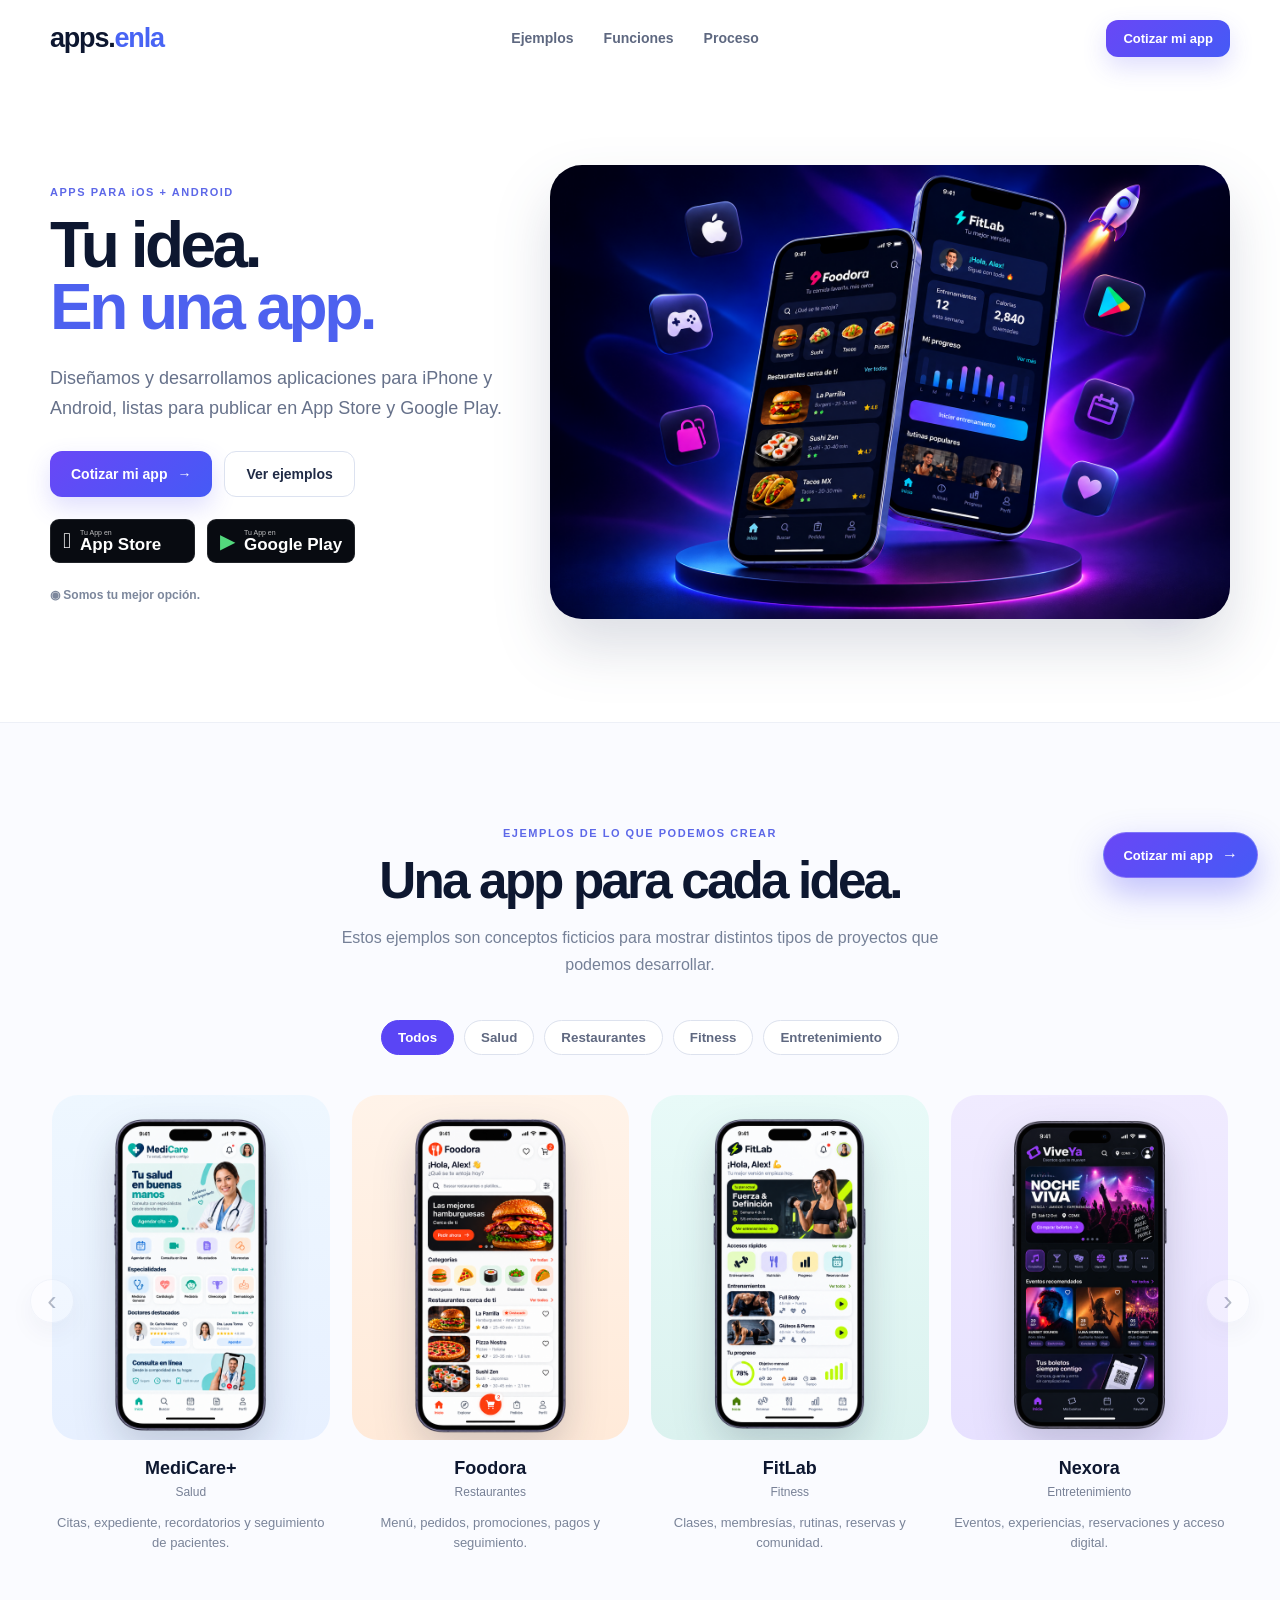
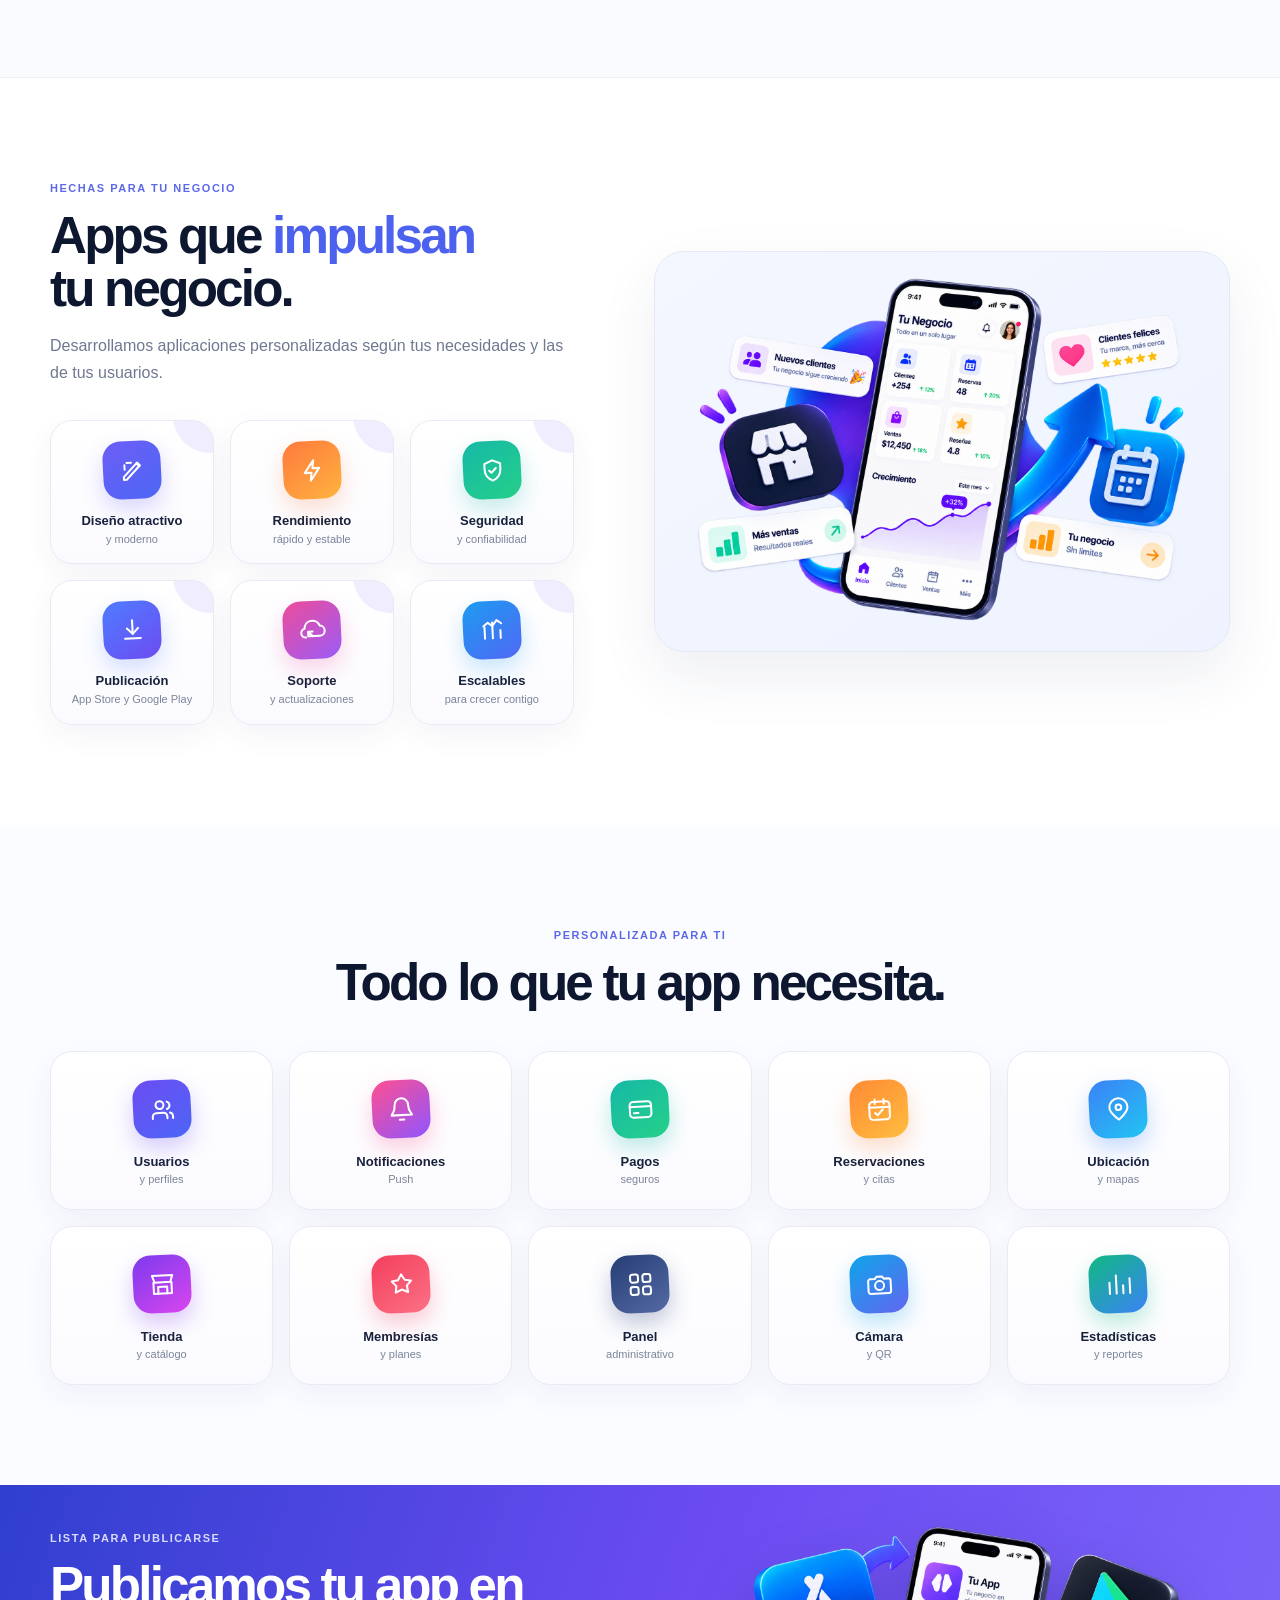
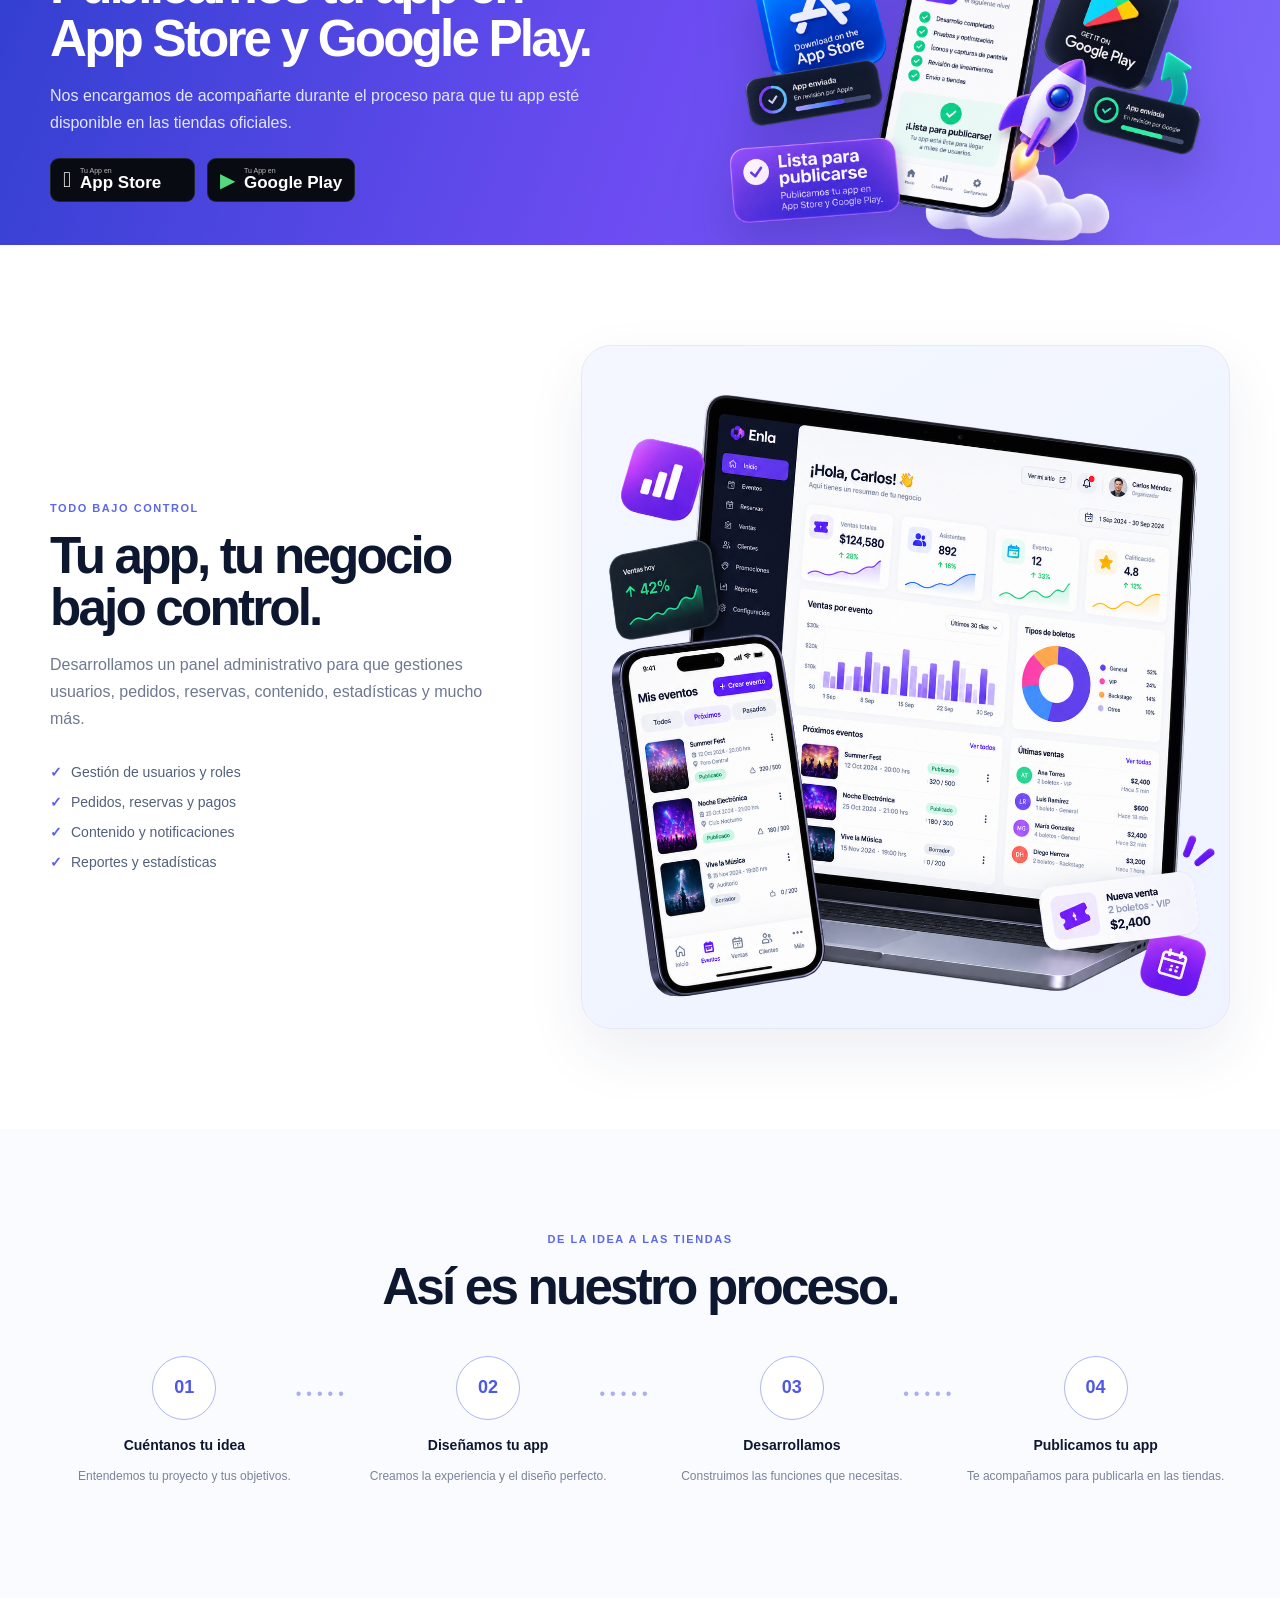
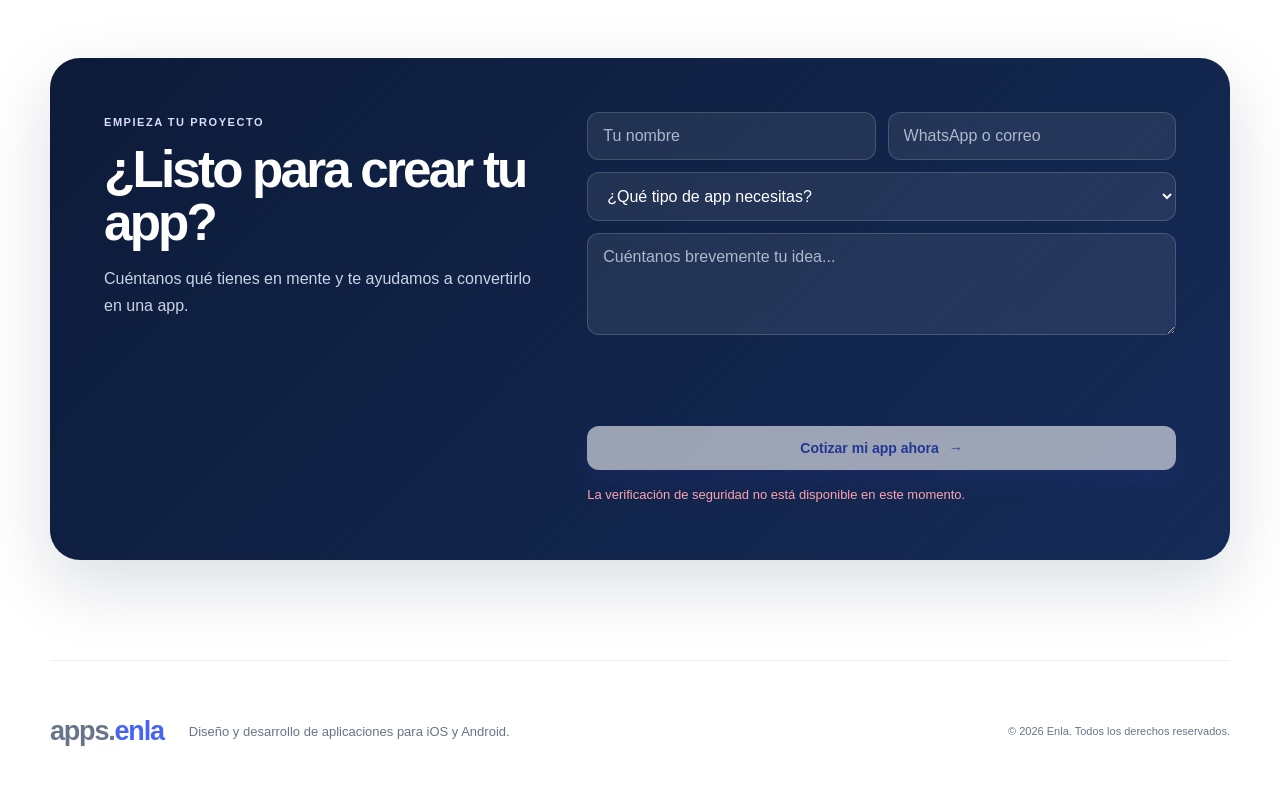
==== commit 008fb0d3: "Add files via upload" ====
--- a/index.html
+++ b/index.html
@@ -6,7 +6,7 @@
   <meta name="description" content="apps.enla — Diseño y desarrollo de aplicaciones para iPhone y Android." />
   <title>apps.enla | Desarrollo de apps para iOS y Android</title>
   <link rel="icon" type="image/svg+xml" href="favicon.svg" />
-  <link rel="stylesheet" href="styles.css?v=20260904-0208" />
+  <link rel="stylesheet" href="styles.css?v=20260904-0215" />
   <script src="https://challenges.cloudflare.com/turnstile/v0/api.js?render=explicit" defer></script>
 </head>
 <body>
@@ -58,7 +58,9 @@
           <button class="filter" data-filter="entretenimiento">Entretenimiento</button>
         </div>
 
-        <div class="example-grid">
+        <div class="example-carousel-shell">
+          <button class="carousel-arrow carousel-prev" type="button" aria-label="Ejemplo anterior">‹</button>
+          <div class="example-grid" id="exampleCarousel">
           <article class="example-card" data-category="salud">
             <div class="phone-stage blue"><img src="images/example-medicare.png" alt="Concepto ficticio MediCare+" /></div>
             <h3>MediCare+</h3><span>Salud</span><p>Citas, expediente, recordatorios y seguimiento de pacientes.</p>
@@ -75,6 +77,8 @@
             <div class="phone-stage violet"><img src="images/example-nexora.png" alt="Concepto ficticio Nexora" /></div>
             <h3>Nexora</h3><span>Entretenimiento</span><p>Eventos, experiencias, reservaciones y acceso digital.</p>
           </article>
+          </div>
+          <button class="carousel-arrow carousel-next" type="button" aria-label="Siguiente ejemplo">›</button>
         </div>
       </div>
     </section>
@@ -178,6 +182,6 @@
   <a class="floating-quote" href="#cotizar" aria-label="Ir al formulario para cotizar mi app">Cotizar mi app <span>→</span></a>
 
   <footer class="footer wrap"><a class="brand" href="#inicio">apps.<span>enla</span></a><p>Diseño y desarrollo de aplicaciones para iOS y Android.</p><small>© 2026 Enla. Todos los derechos reservados.</small></footer>
-  <script src="script.js"></script>
+  <script src="script.js?v=20260904-0215"></script>
 </body>
 </html>
--- a/styles.css
+++ b/styles.css
@@ -312,3 +312,56 @@
   .process .steps h3{font-size:8.7px !important}
   .process .steps p{font-size:7.2px !important}
 }
+
+/* Examples carousel */
+.example-carousel-shell{position:relative}
+.example-grid{
+  display:flex !important;
+  gap:22px !important;
+  overflow-x:auto !important;
+  scroll-snap-type:x mandatory;
+  scroll-behavior:smooth;
+  scrollbar-width:none;
+  padding:2px 2px 12px;
+}
+.example-grid::-webkit-scrollbar{display:none}
+.example-card{
+  flex:0 0 calc((100% - 66px)/4);
+  min-width:0;
+  scroll-snap-align:start;
+}
+.carousel-arrow{
+  position:absolute;
+  top:43%;
+  transform:translateY(-50%);
+  z-index:5;
+  width:44px;
+  height:44px;
+  border:1px solid #e2e6f2;
+  border-radius:50%;
+  background:rgba(255,255,255,.96);
+  color:#34405f;
+  box-shadow:0 10px 26px rgba(43,52,91,.14);
+  display:grid;
+  place-items:center;
+  font-size:28px;
+  line-height:1;
+  cursor:pointer;
+}
+.carousel-prev{left:-20px}.carousel-next{right:-20px}
+.carousel-arrow:disabled{opacity:.35;cursor:default}
+
+@media(max-width:900px){
+  .example-card{flex-basis:calc((100% - 18px)/2)}
+  .carousel-prev{left:-8px}.carousel-next{right:-8px}
+}
+
+@media(max-width:560px){
+  .examples .filters{justify-content:flex-start;overflow-x:auto;flex-wrap:nowrap;padding:0 2px 5px;scrollbar-width:none}
+  .examples .filters::-webkit-scrollbar{display:none}
+  .examples .filter{flex:0 0 auto}
+  .example-grid{gap:12px !important;padding:2px 18px 10px 2px}
+  .example-card{flex:0 0 82%;}
+  .phone-stage{height:330px !important}
+  .carousel-arrow{display:none !important}
+}
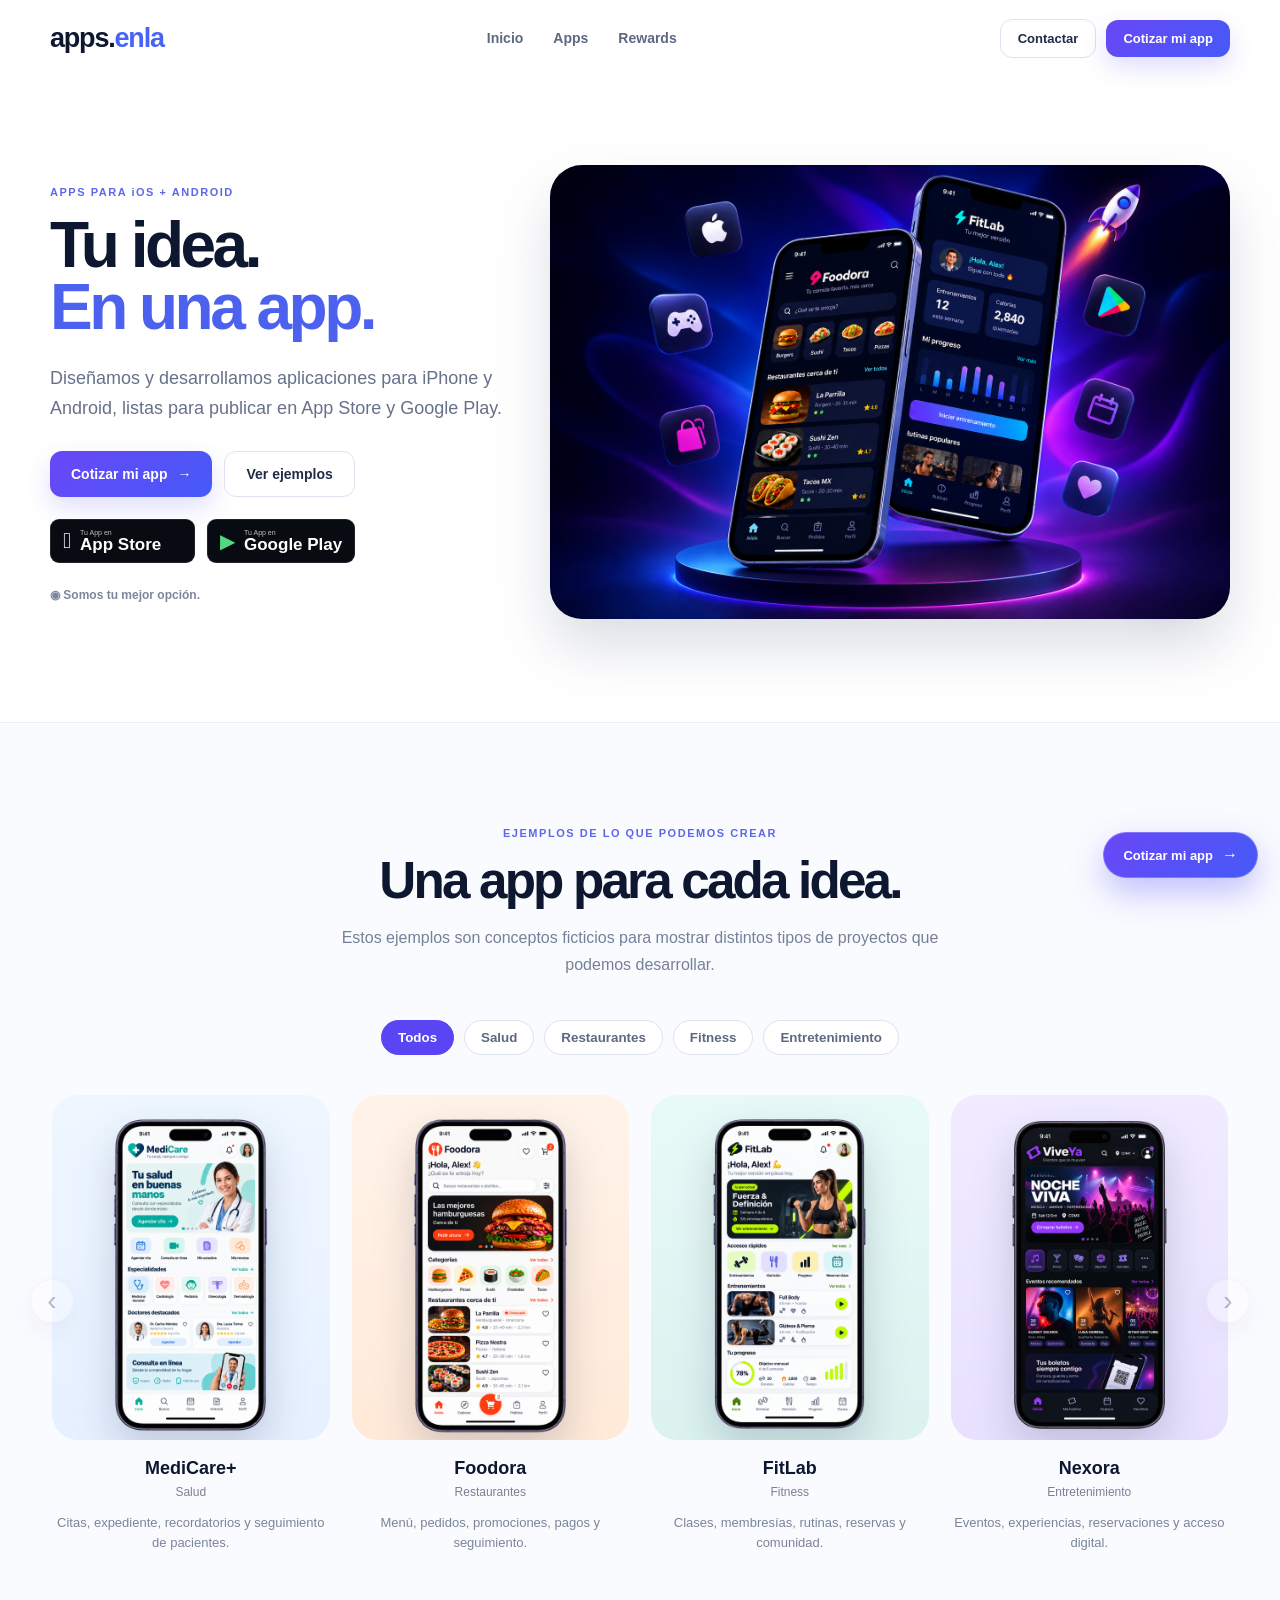
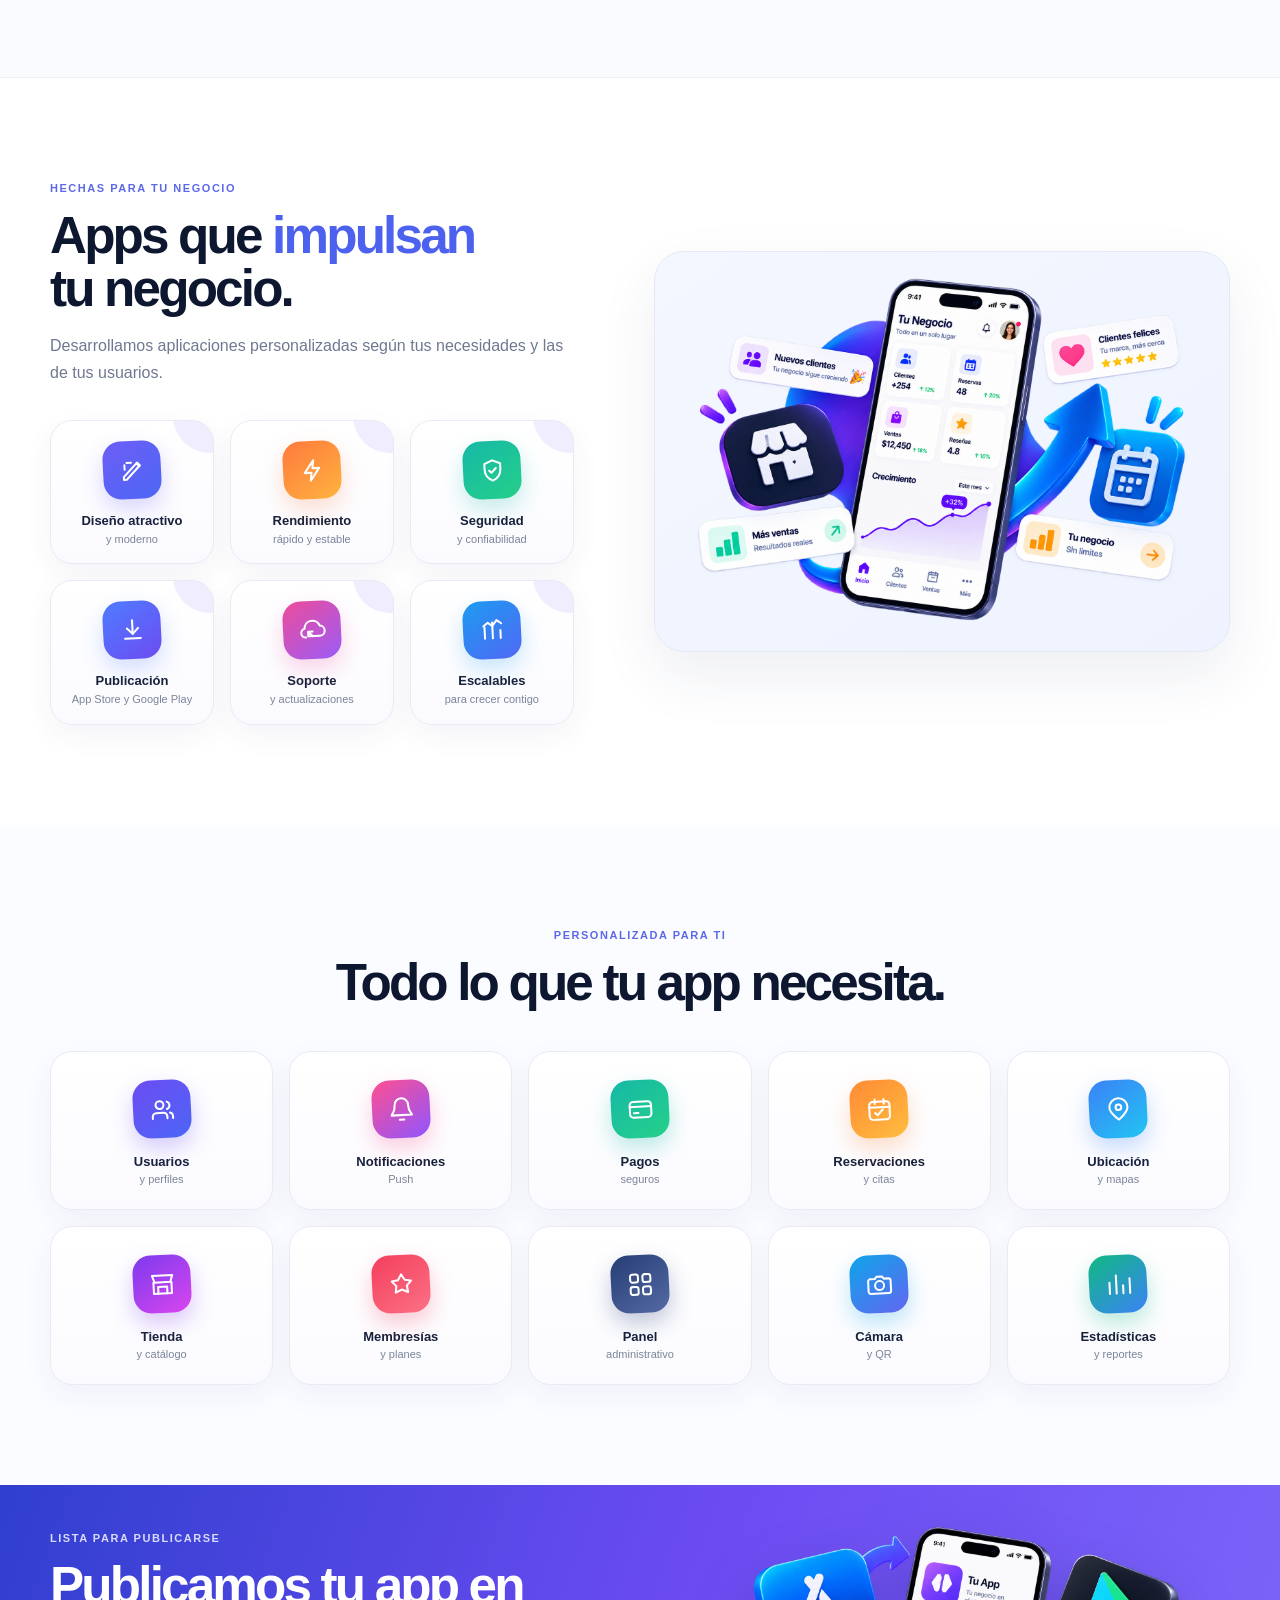
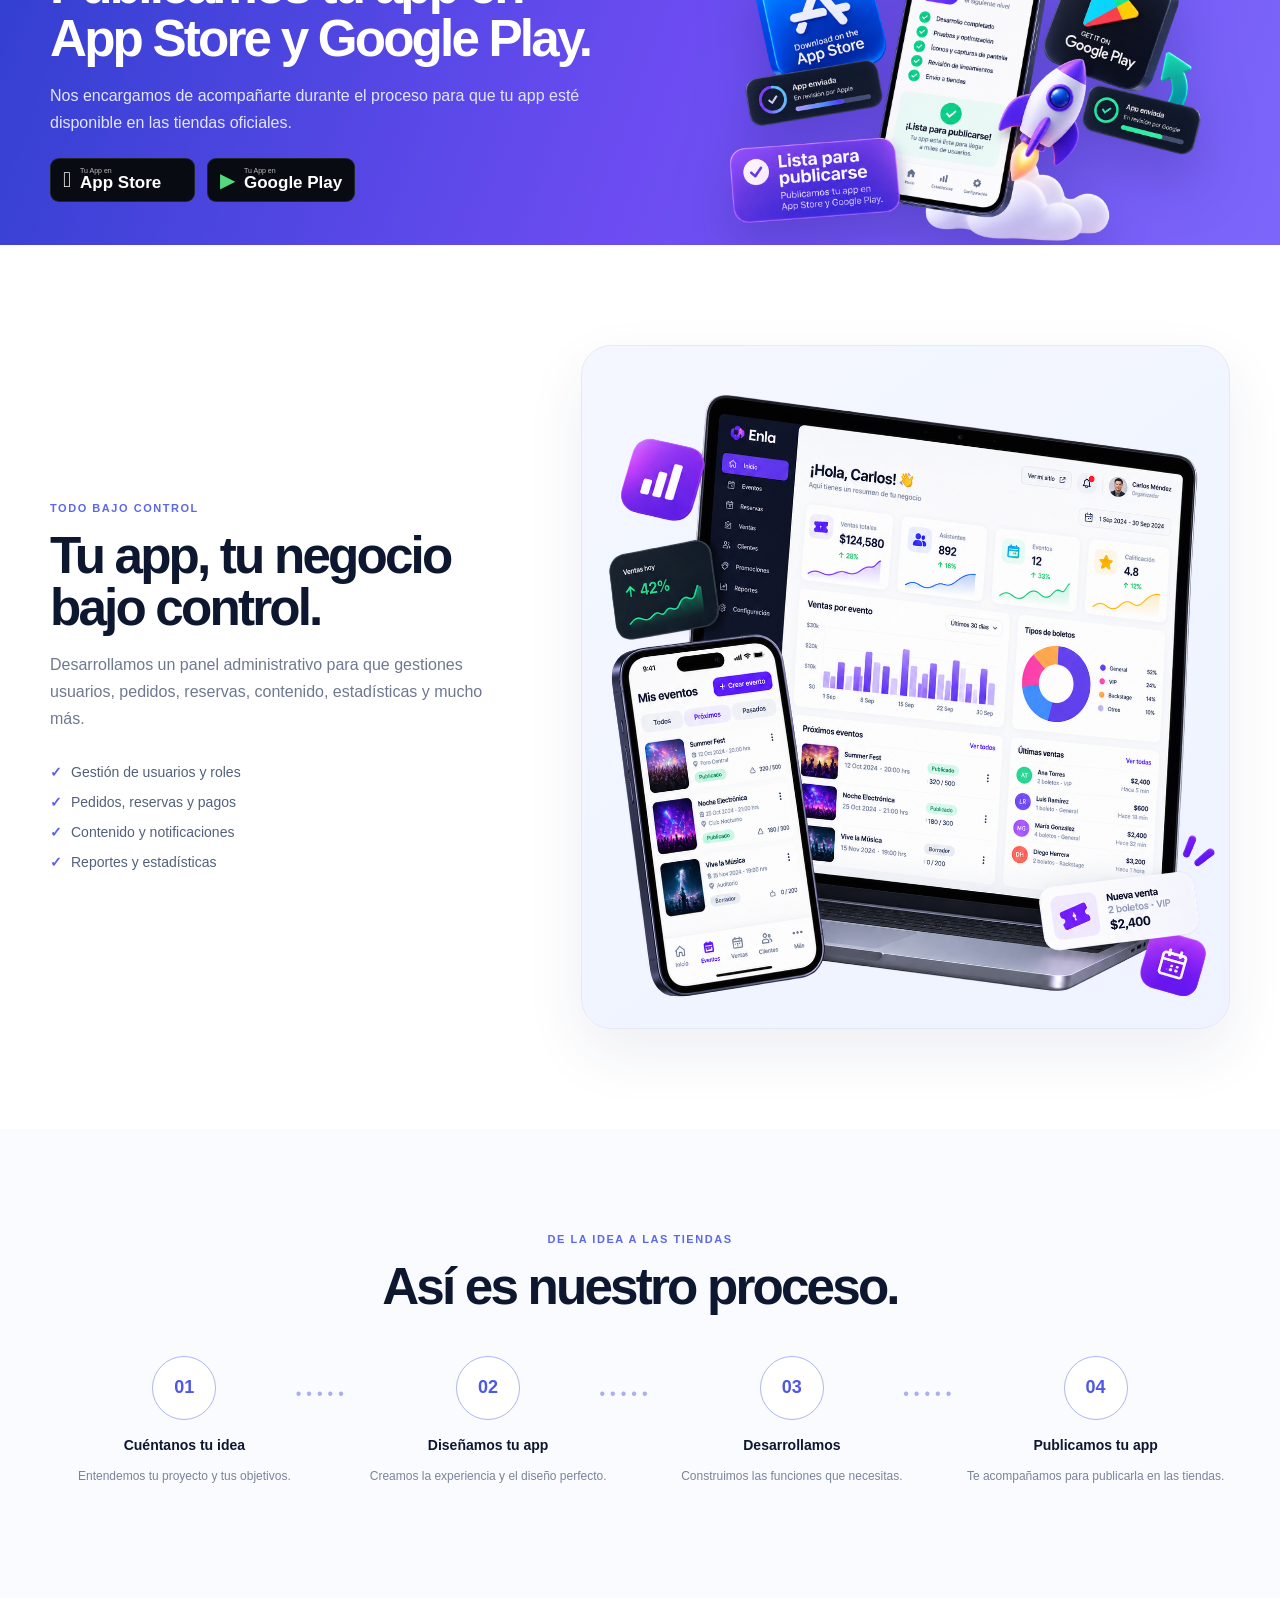
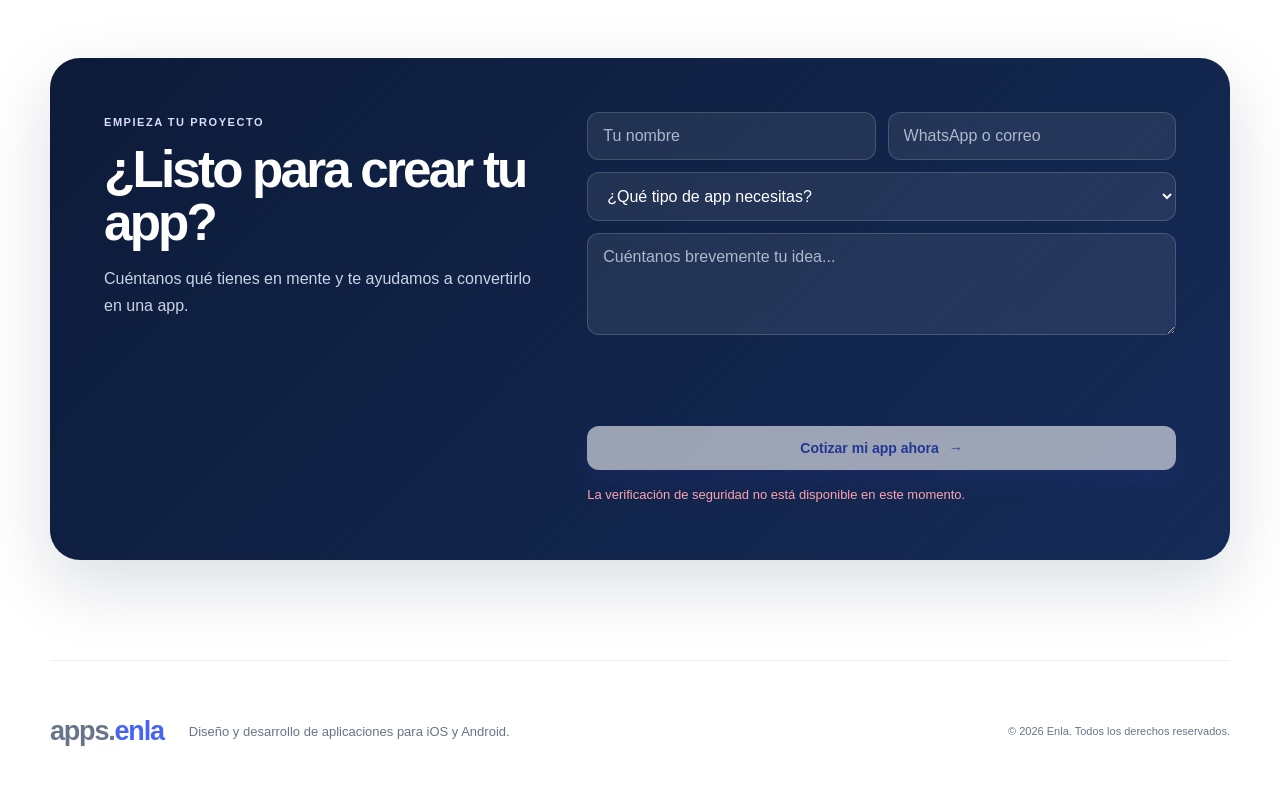
==== commit fb54ad71: "Add files via upload" ====
--- a/index.html
+++ b/index.html
@@ -13,11 +13,14 @@
   <header class="nav wrap">
     <a class="brand" href="#inicio" aria-label="apps.enla">apps.<span>enla</span></a>
     <nav>
-      <a href="#ejemplos">Ejemplos</a>
-      <a href="#funciones">Funciones</a>
-      <a href="#proceso">Proceso</a>
+      <a href="https://enla.mx">Inicio</a>
+      <a href="#inicio">Apps</a>
+      <a href="https://rewards.enla.mx">Rewards</a>
     </nav>
-    <a class="btn btn-small" href="#cotizar">Cotizar mi app</a>
+    <div style="display:flex;align-items:center;gap:10px;">
+      <a class="btn btn-small btn-secondary" href="https://wa.me/524412123348" target="_blank" rel="noopener noreferrer">Contactar</a>
+      <a class="btn btn-small" href="#cotizar">Cotizar mi app</a>
+    </div>
   </header>
 
   <main>
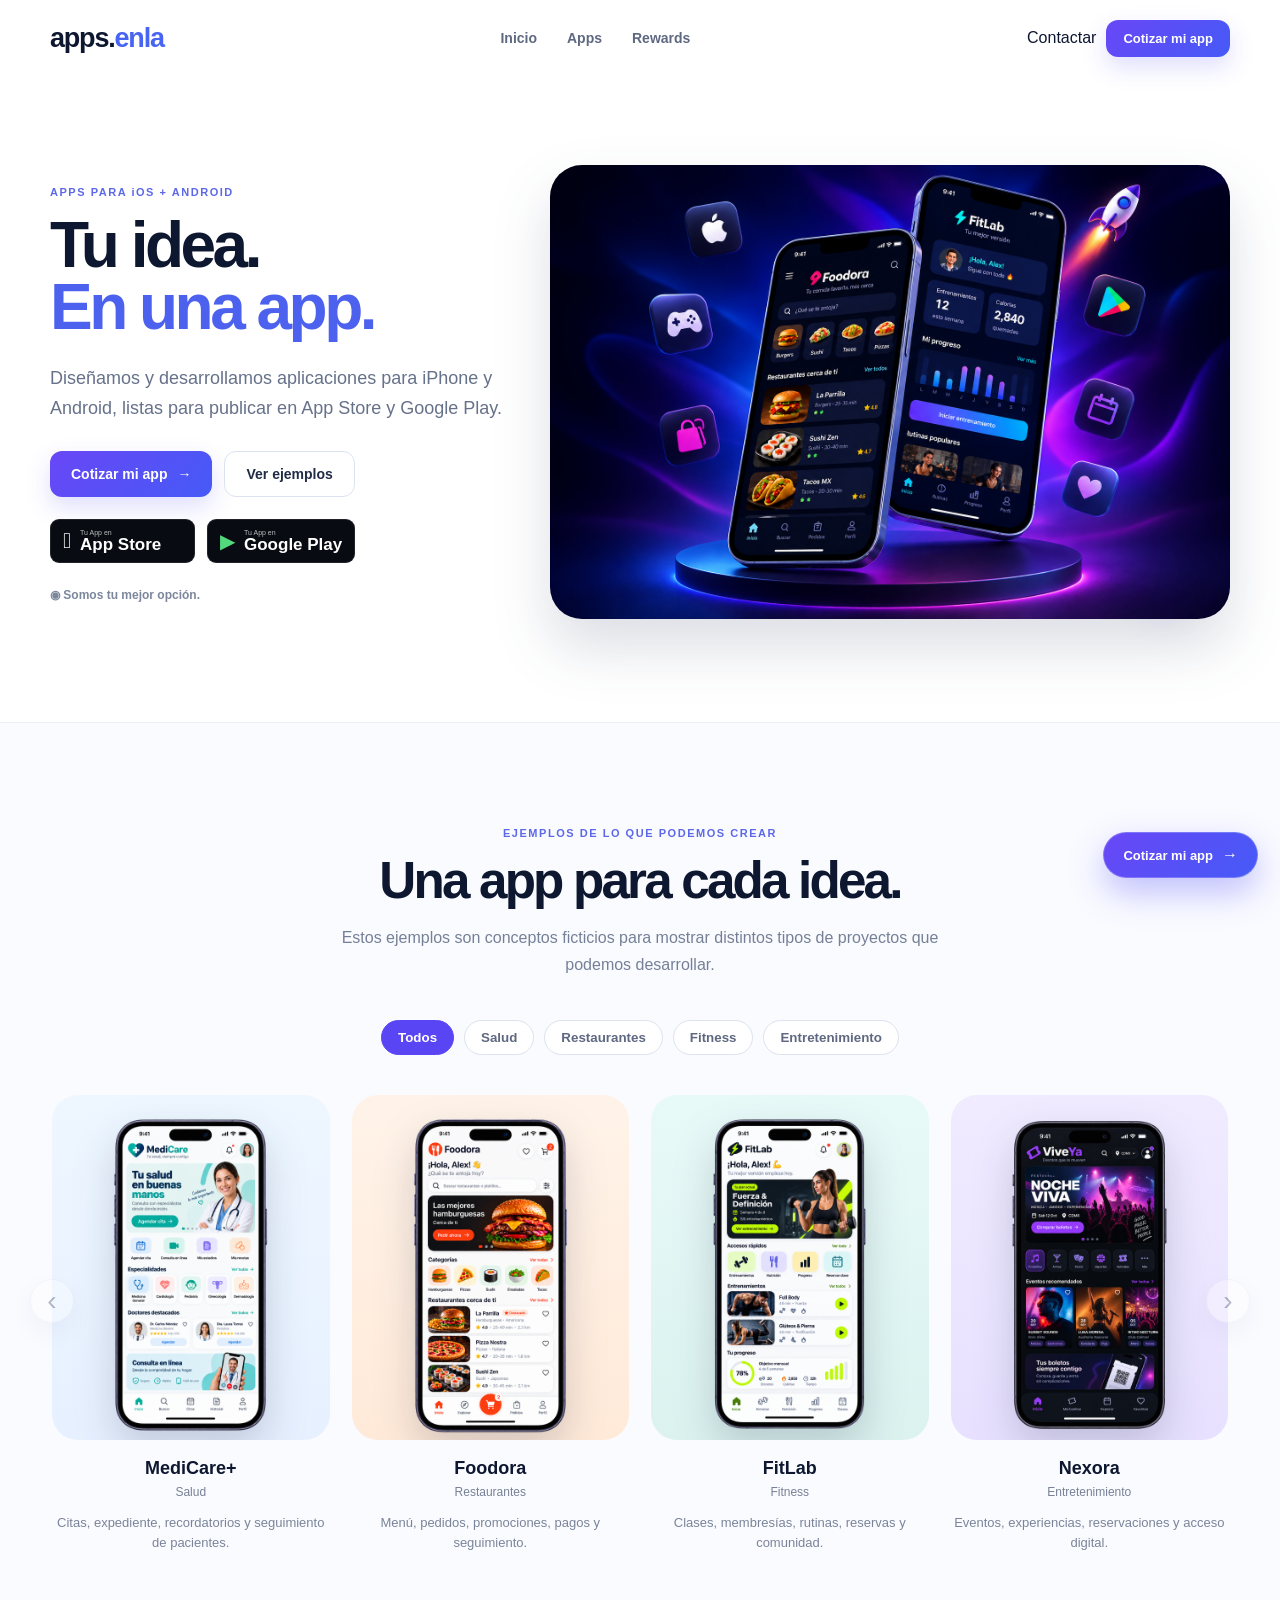
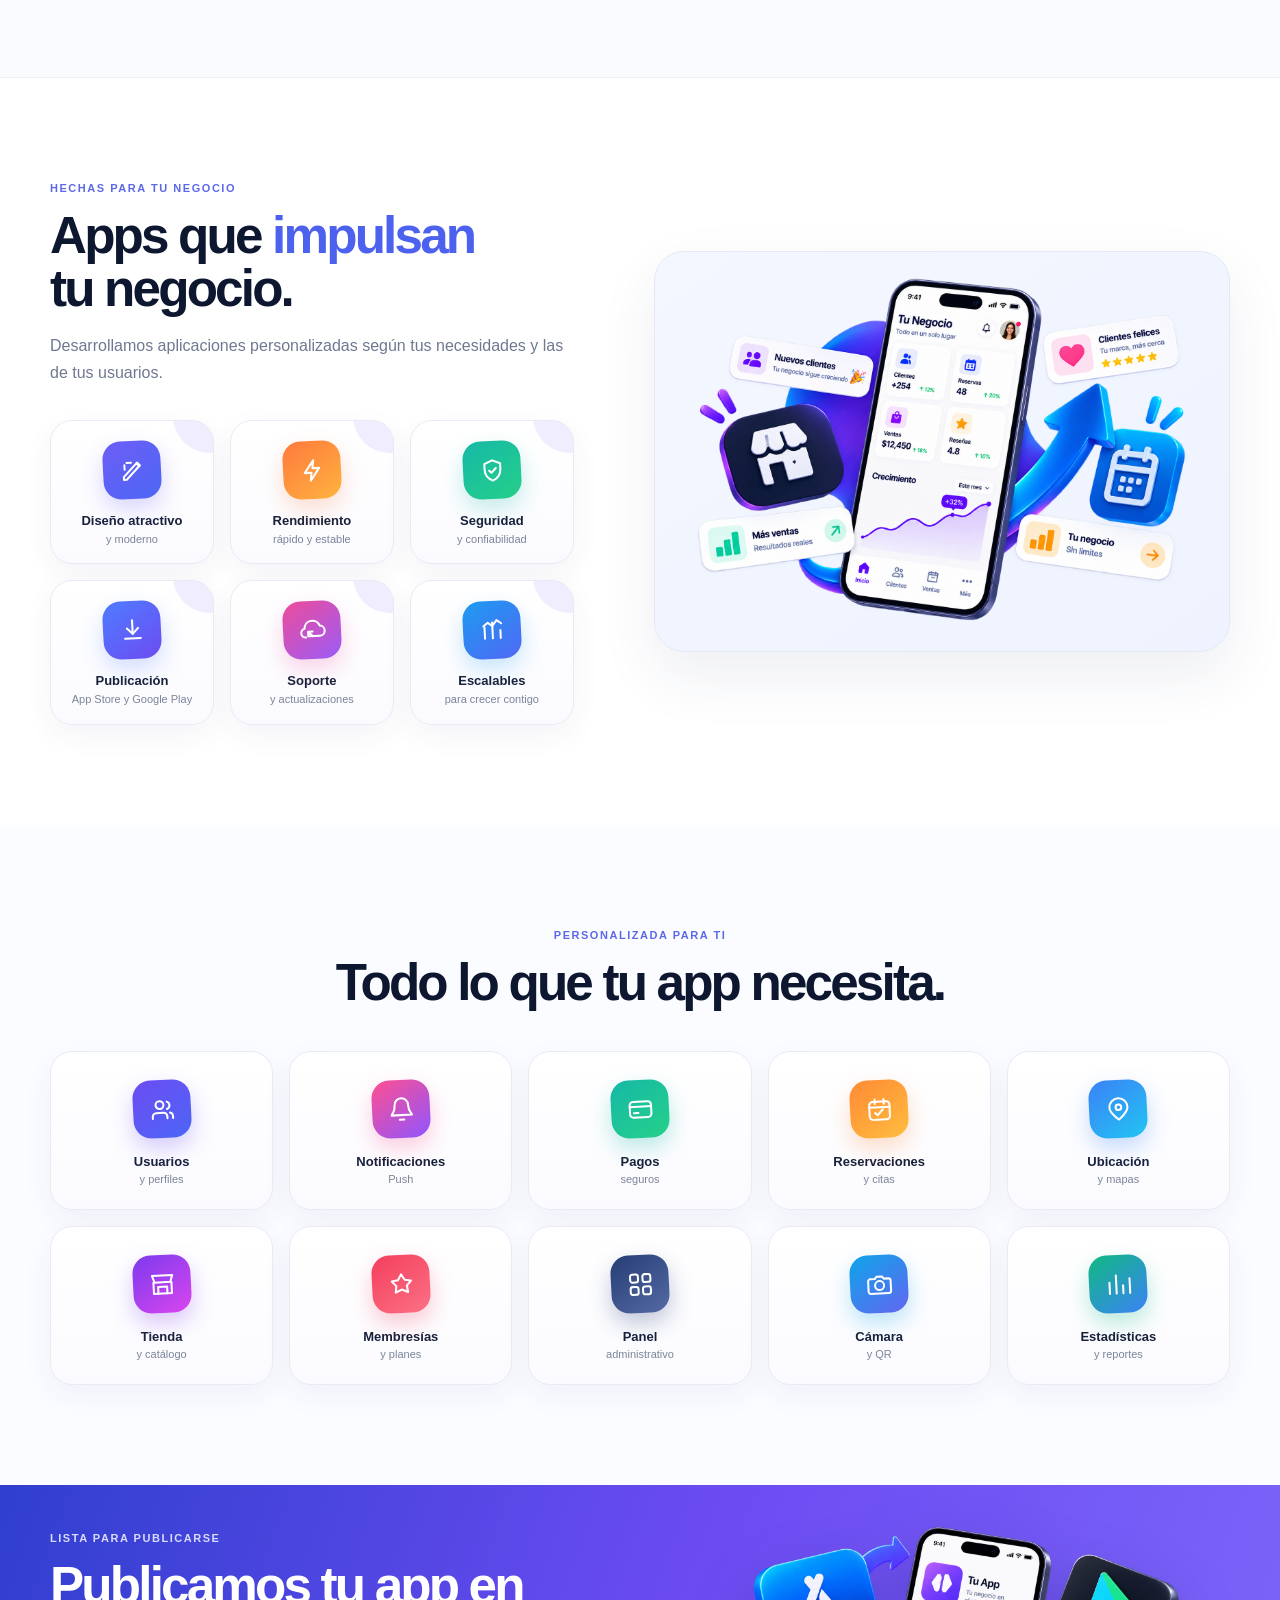
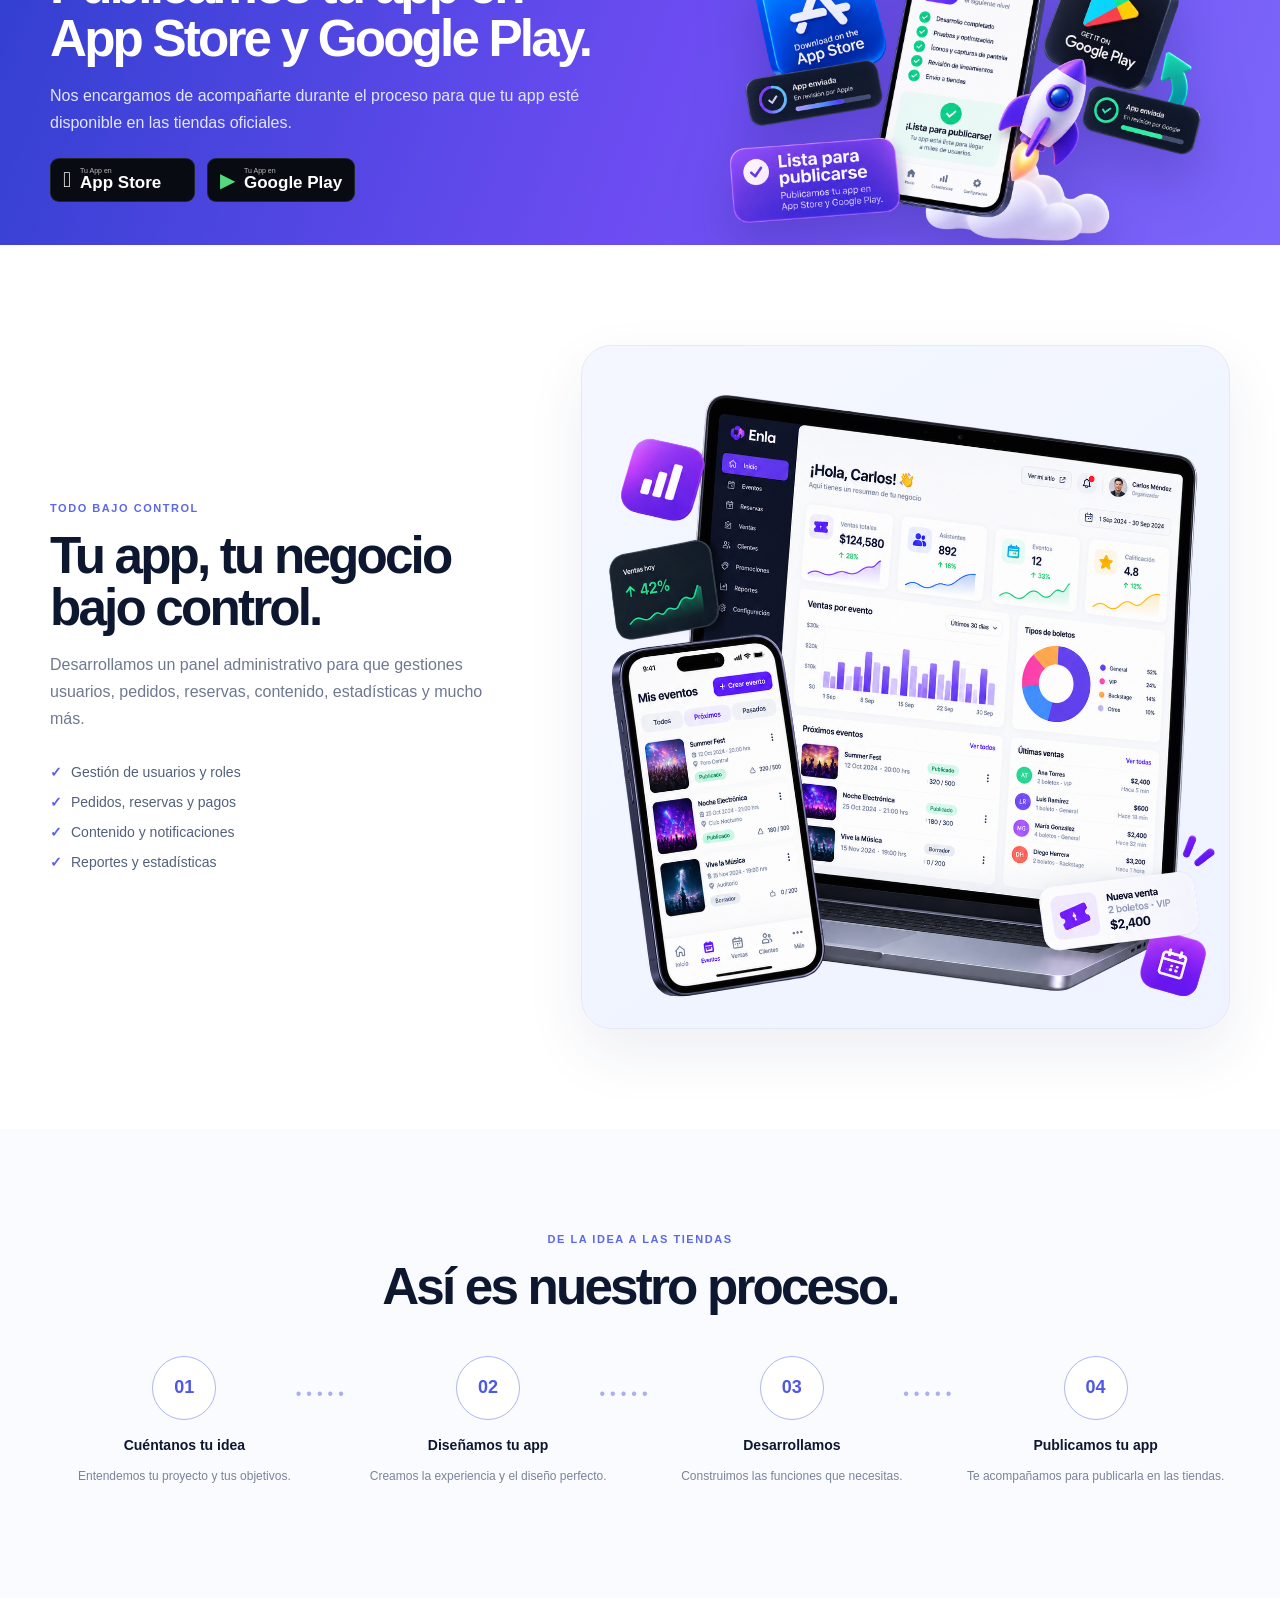
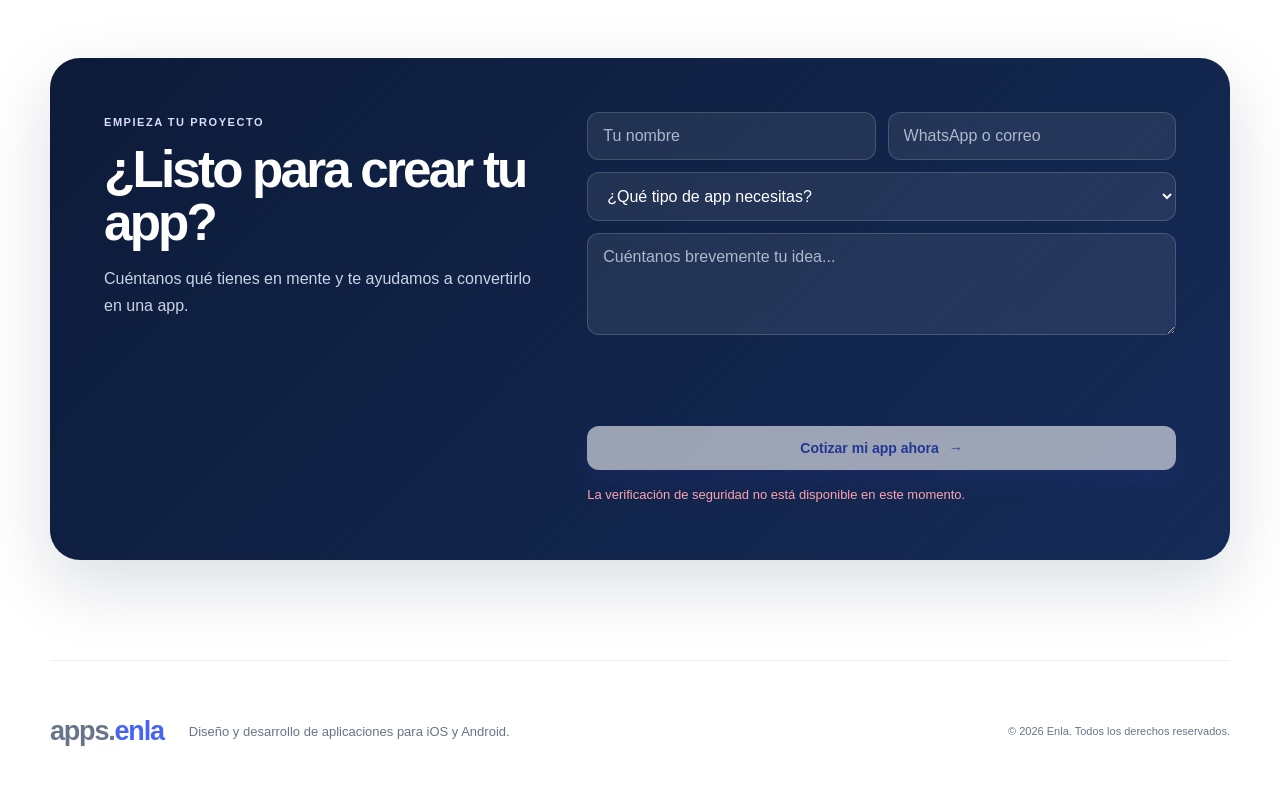
==== commit 99ba6e4f: "Add files via upload" ====
--- a/index.html
+++ b/index.html
@@ -18,7 +18,7 @@
       <a href="https://rewards.enla.mx">Rewards</a>
     </nav>
     <div style="display:flex;align-items:center;gap:10px;">
-      <a class="btn btn-small btn-secondary" href="https://wa.me/524412123348" target="_blank" rel="noopener noreferrer">Contactar</a>
+      <a href="https://wa.me/524412123348" target="_blank" rel="noopener noreferrer">Contactar</a>
       <a class="btn btn-small" href="#cotizar">Cotizar mi app</a>
     </div>
   </header>
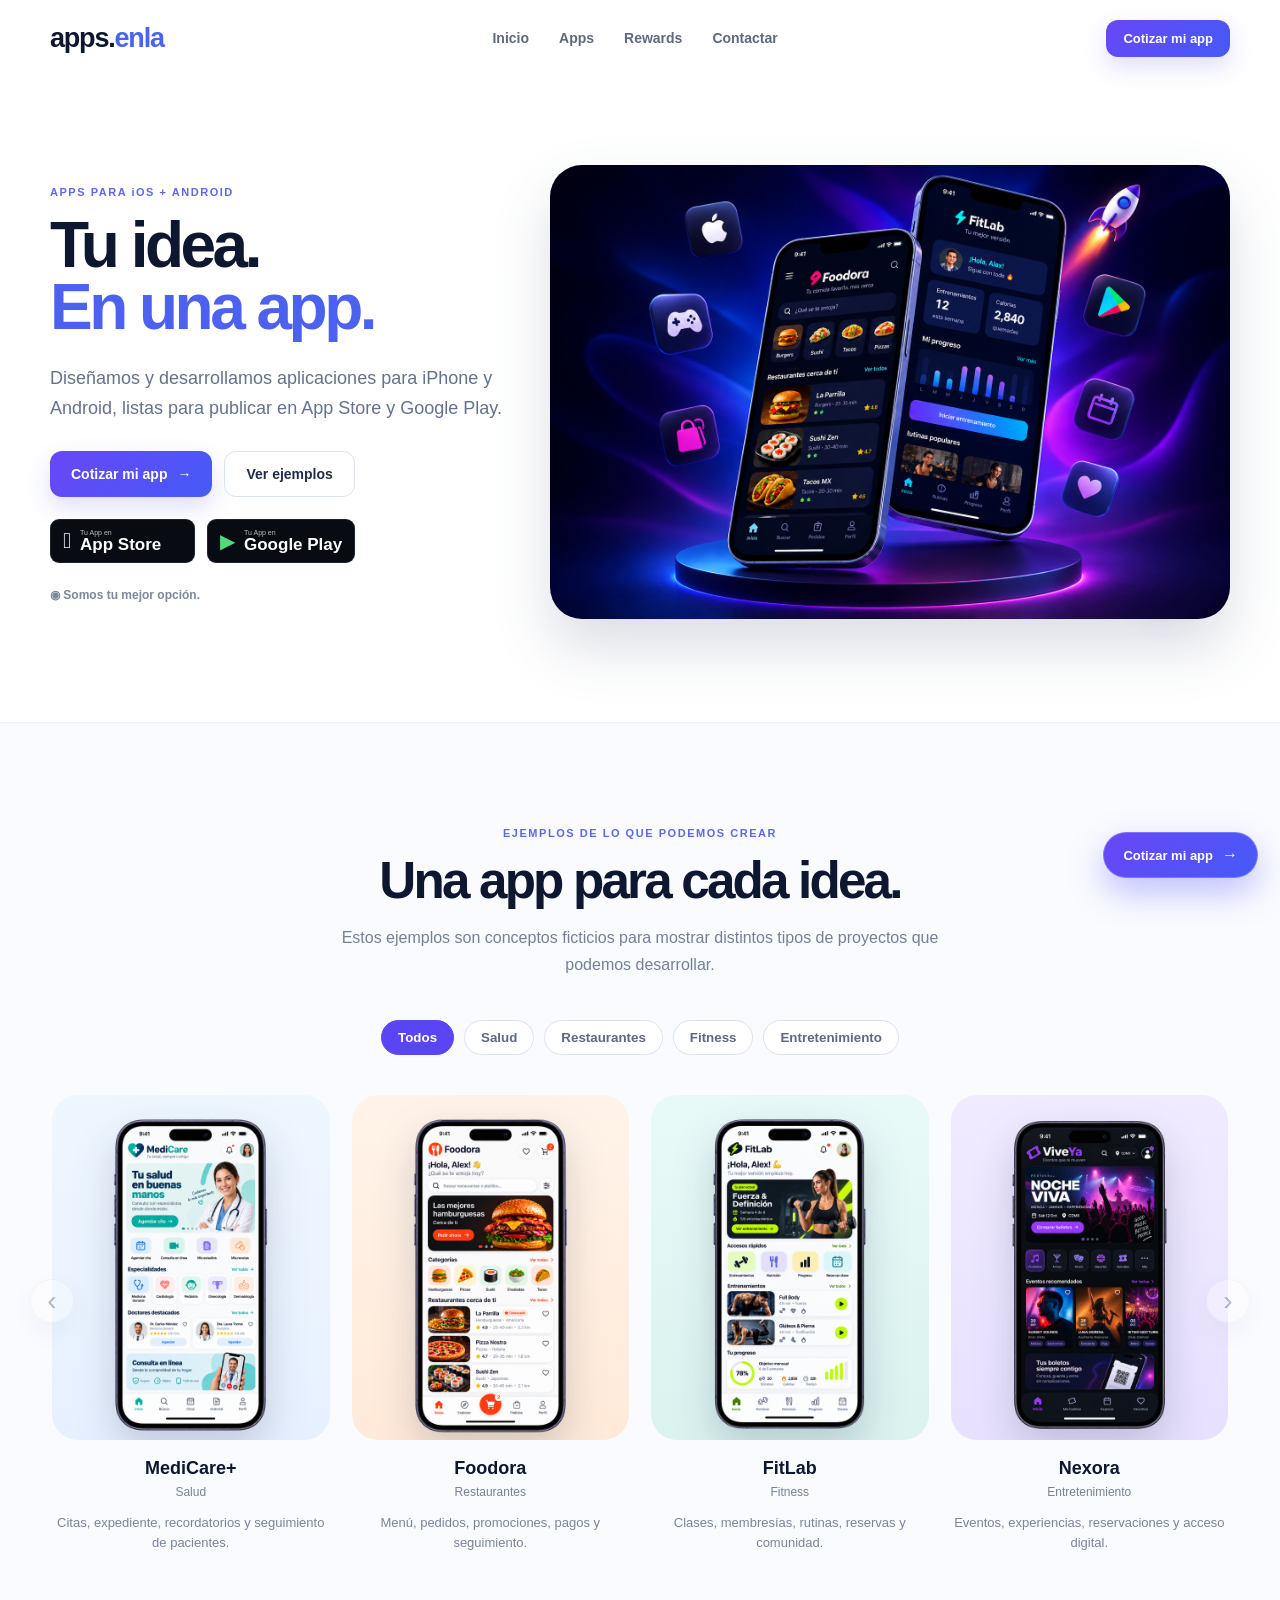
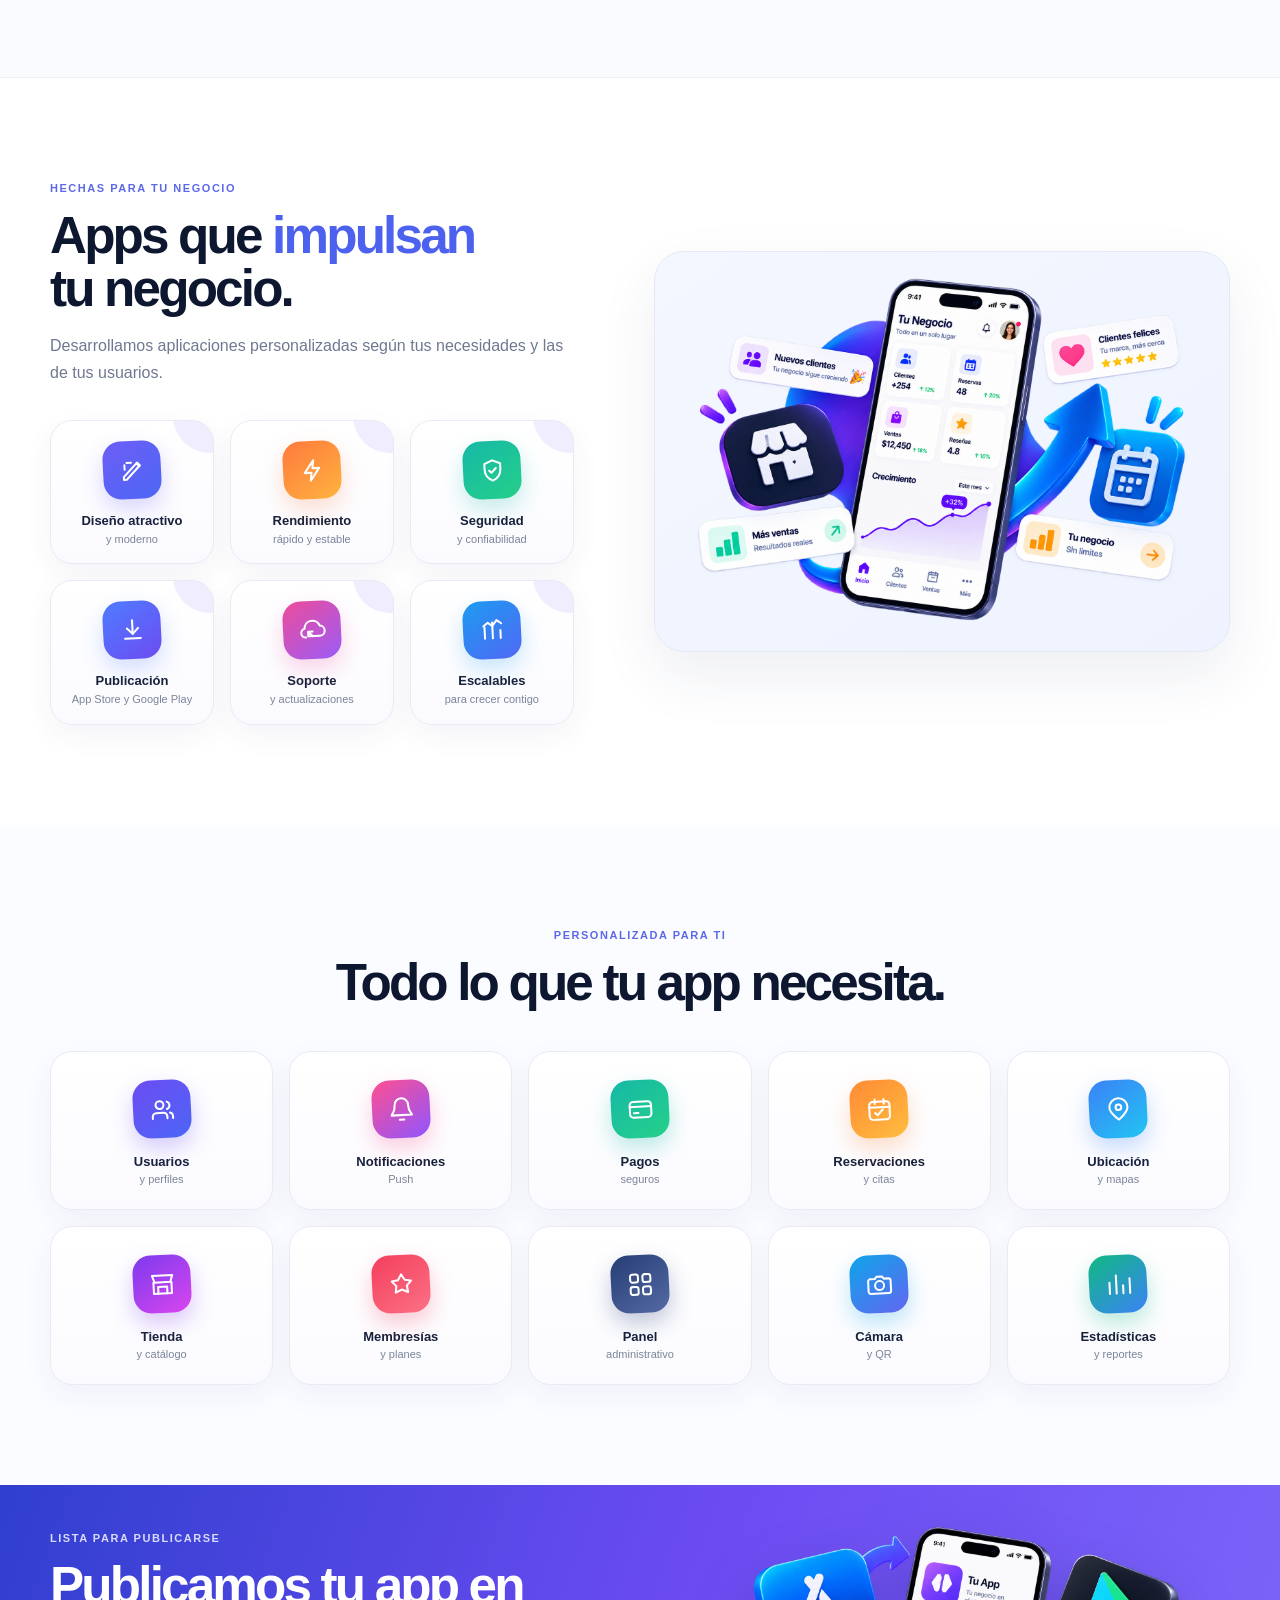
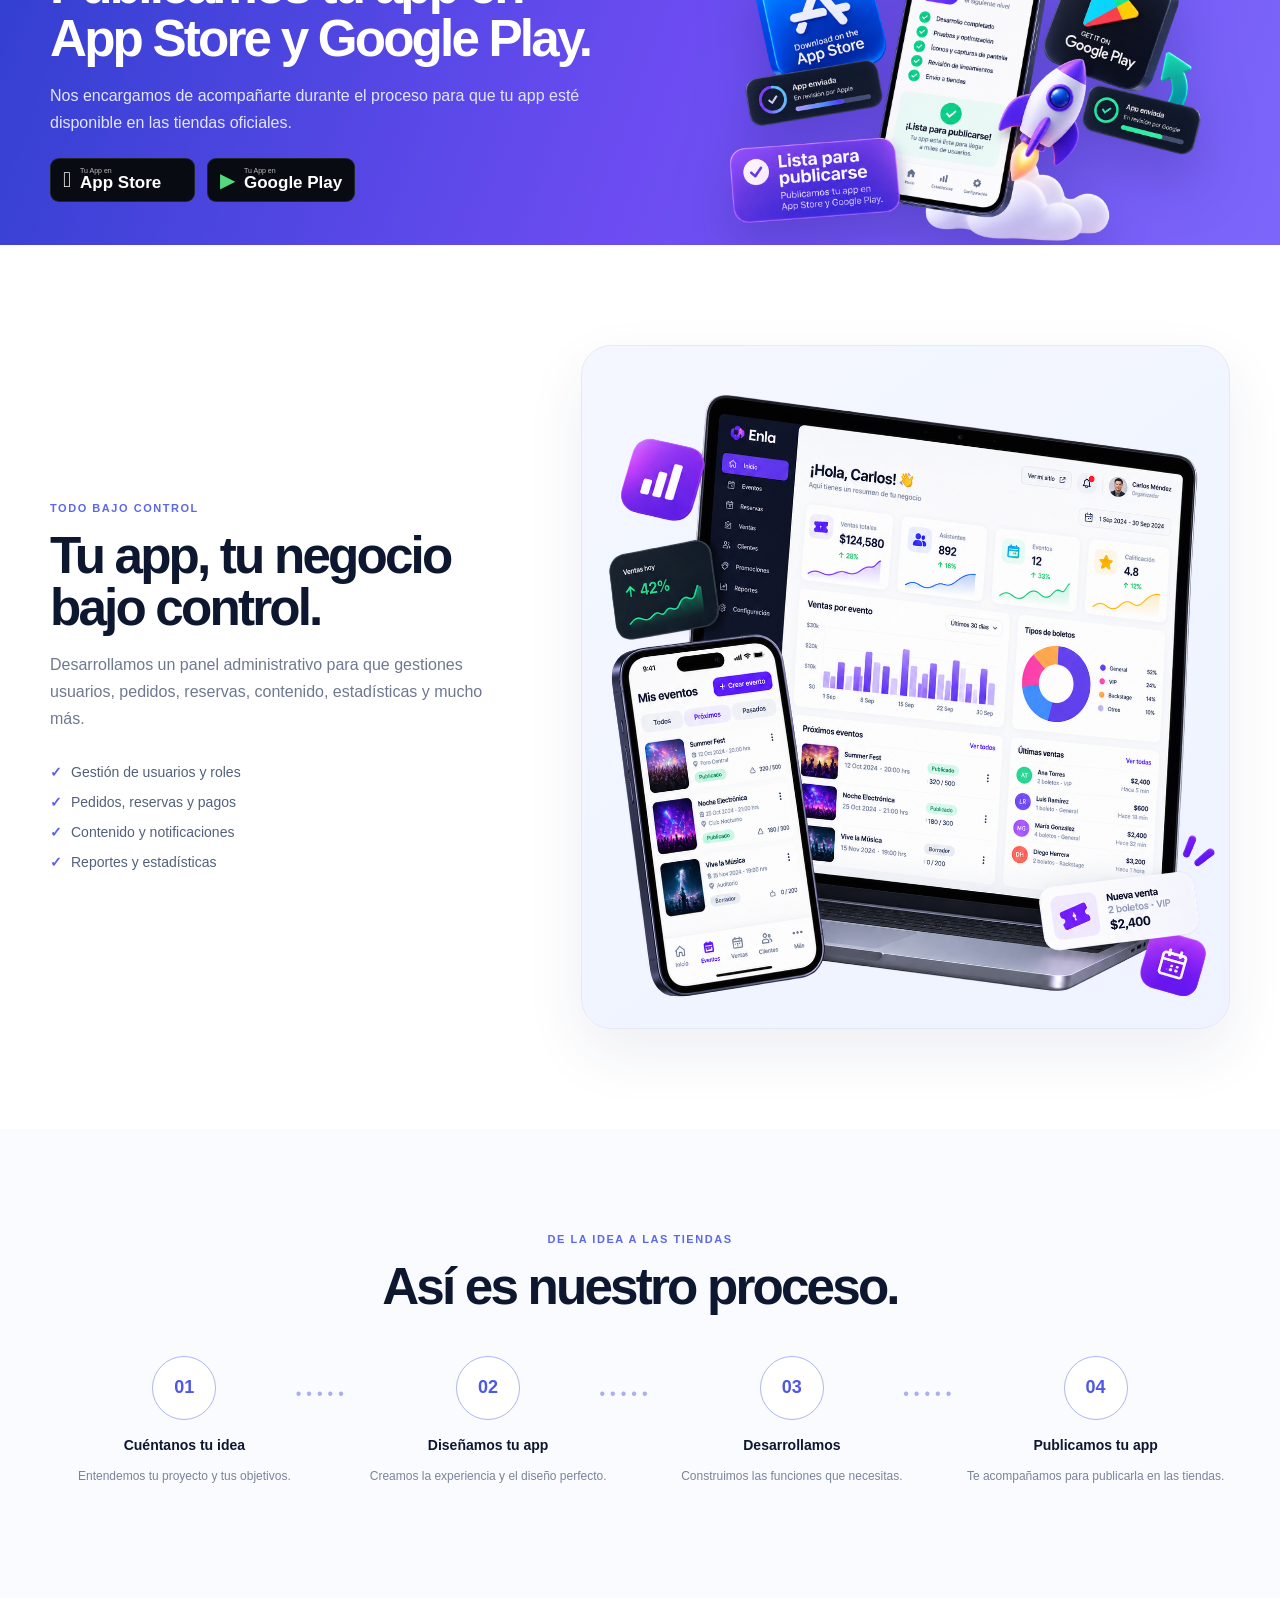
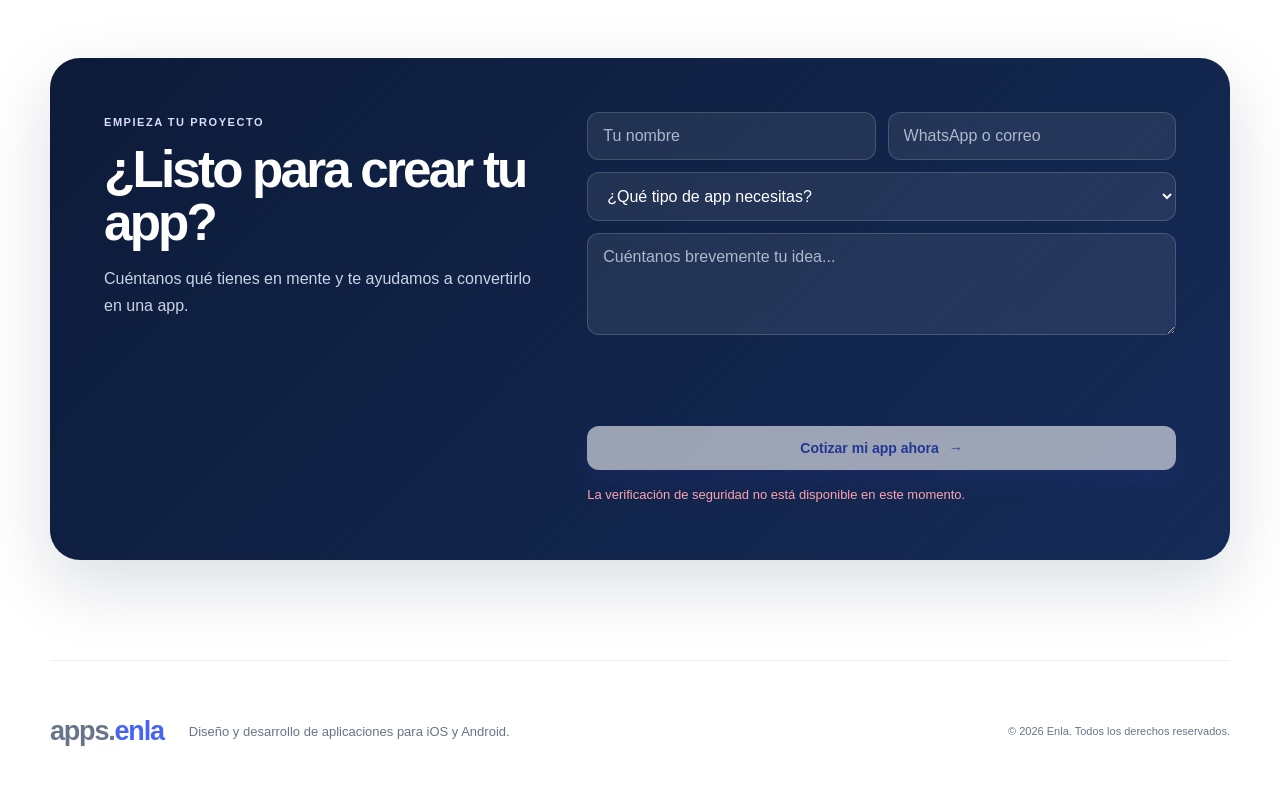
==== commit 7f28d64c: "Add files via upload" ====
--- a/index.html
+++ b/index.html
@@ -16,11 +16,9 @@
       <a href="https://enla.mx">Inicio</a>
       <a href="#inicio">Apps</a>
       <a href="https://rewards.enla.mx">Rewards</a>
+      <a href="https://wa.me/524412123348" target="_blank" rel="noopener noreferrer">Contactar</a>
     </nav>
-    <div style="display:flex;align-items:center;gap:10px;">
-      <a href="https://wa.me/524412123348" target="_blank" rel="noopener noreferrer">Contactar</a>
-      <a class="btn btn-small" href="#cotizar">Cotizar mi app</a>
-    </div>
+    <a class="btn btn-small" href="#cotizar">Cotizar mi app</a>
   </header>
 
   <main>
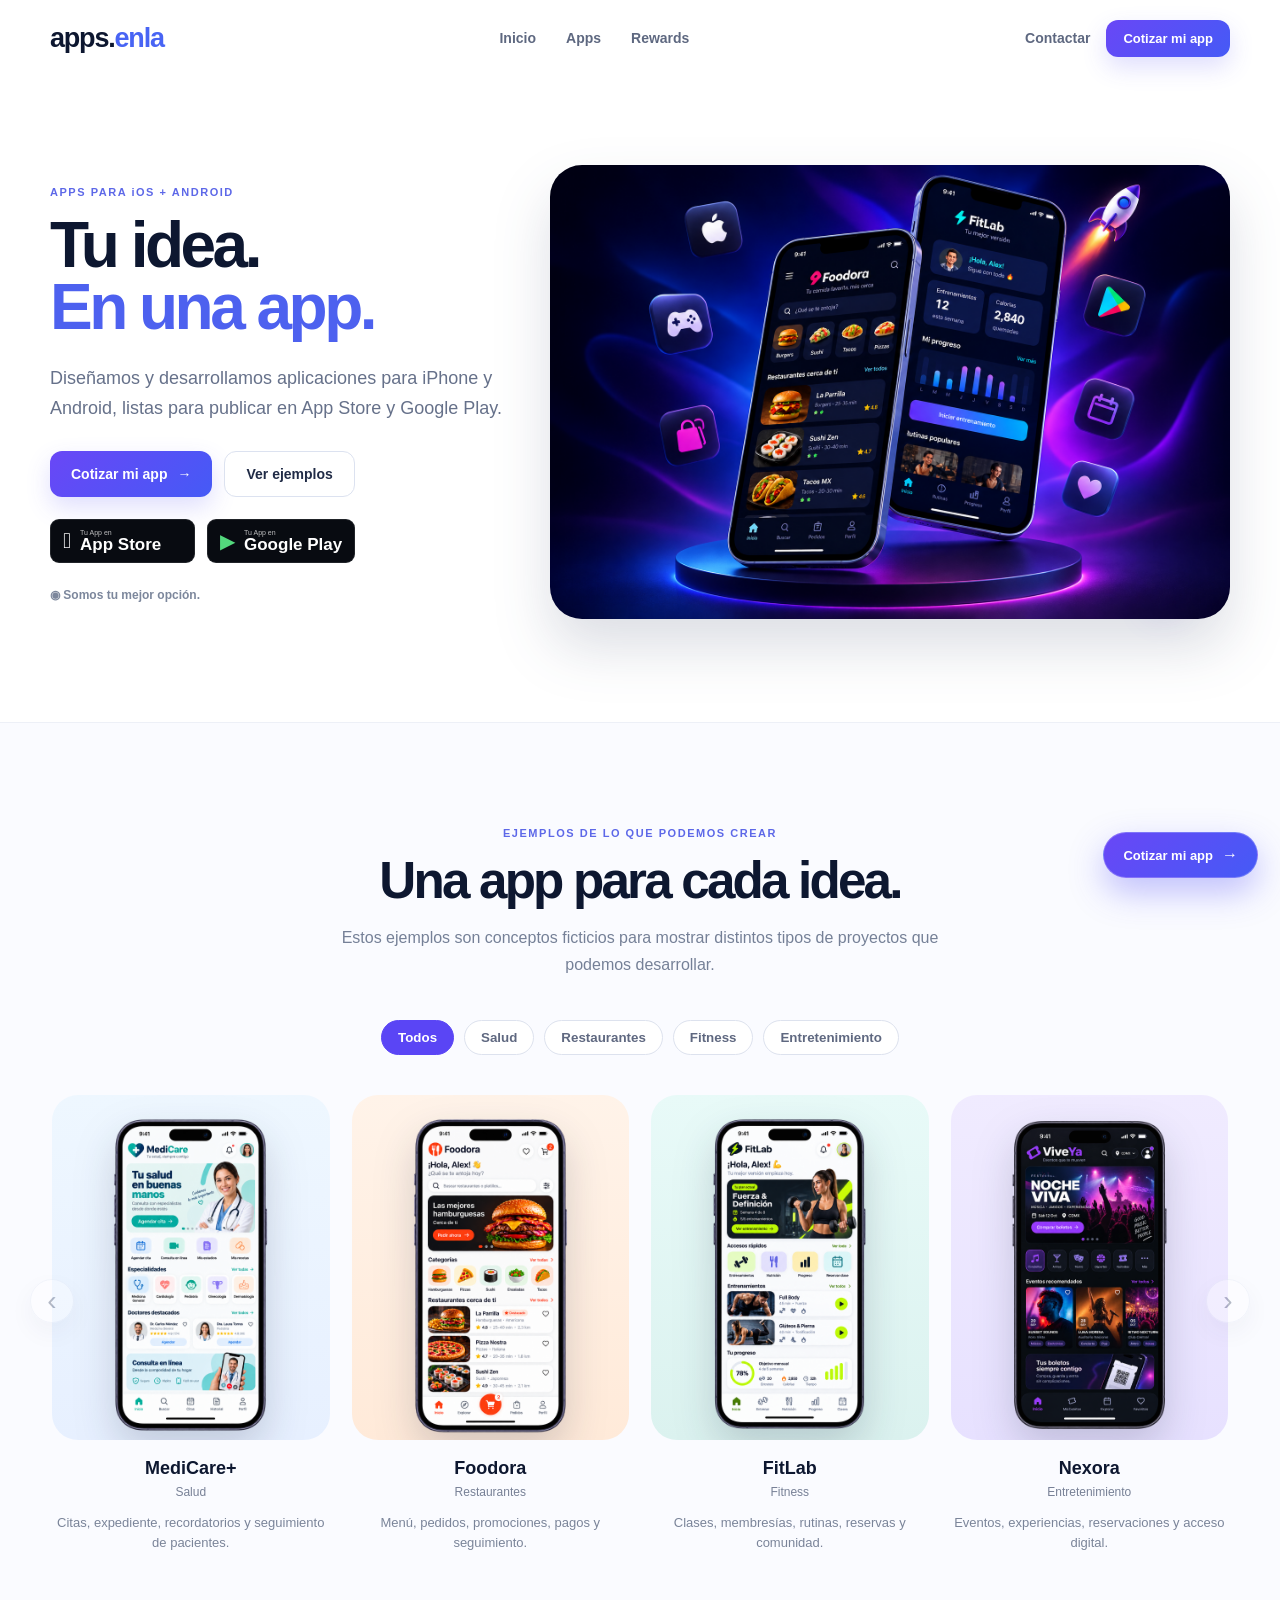
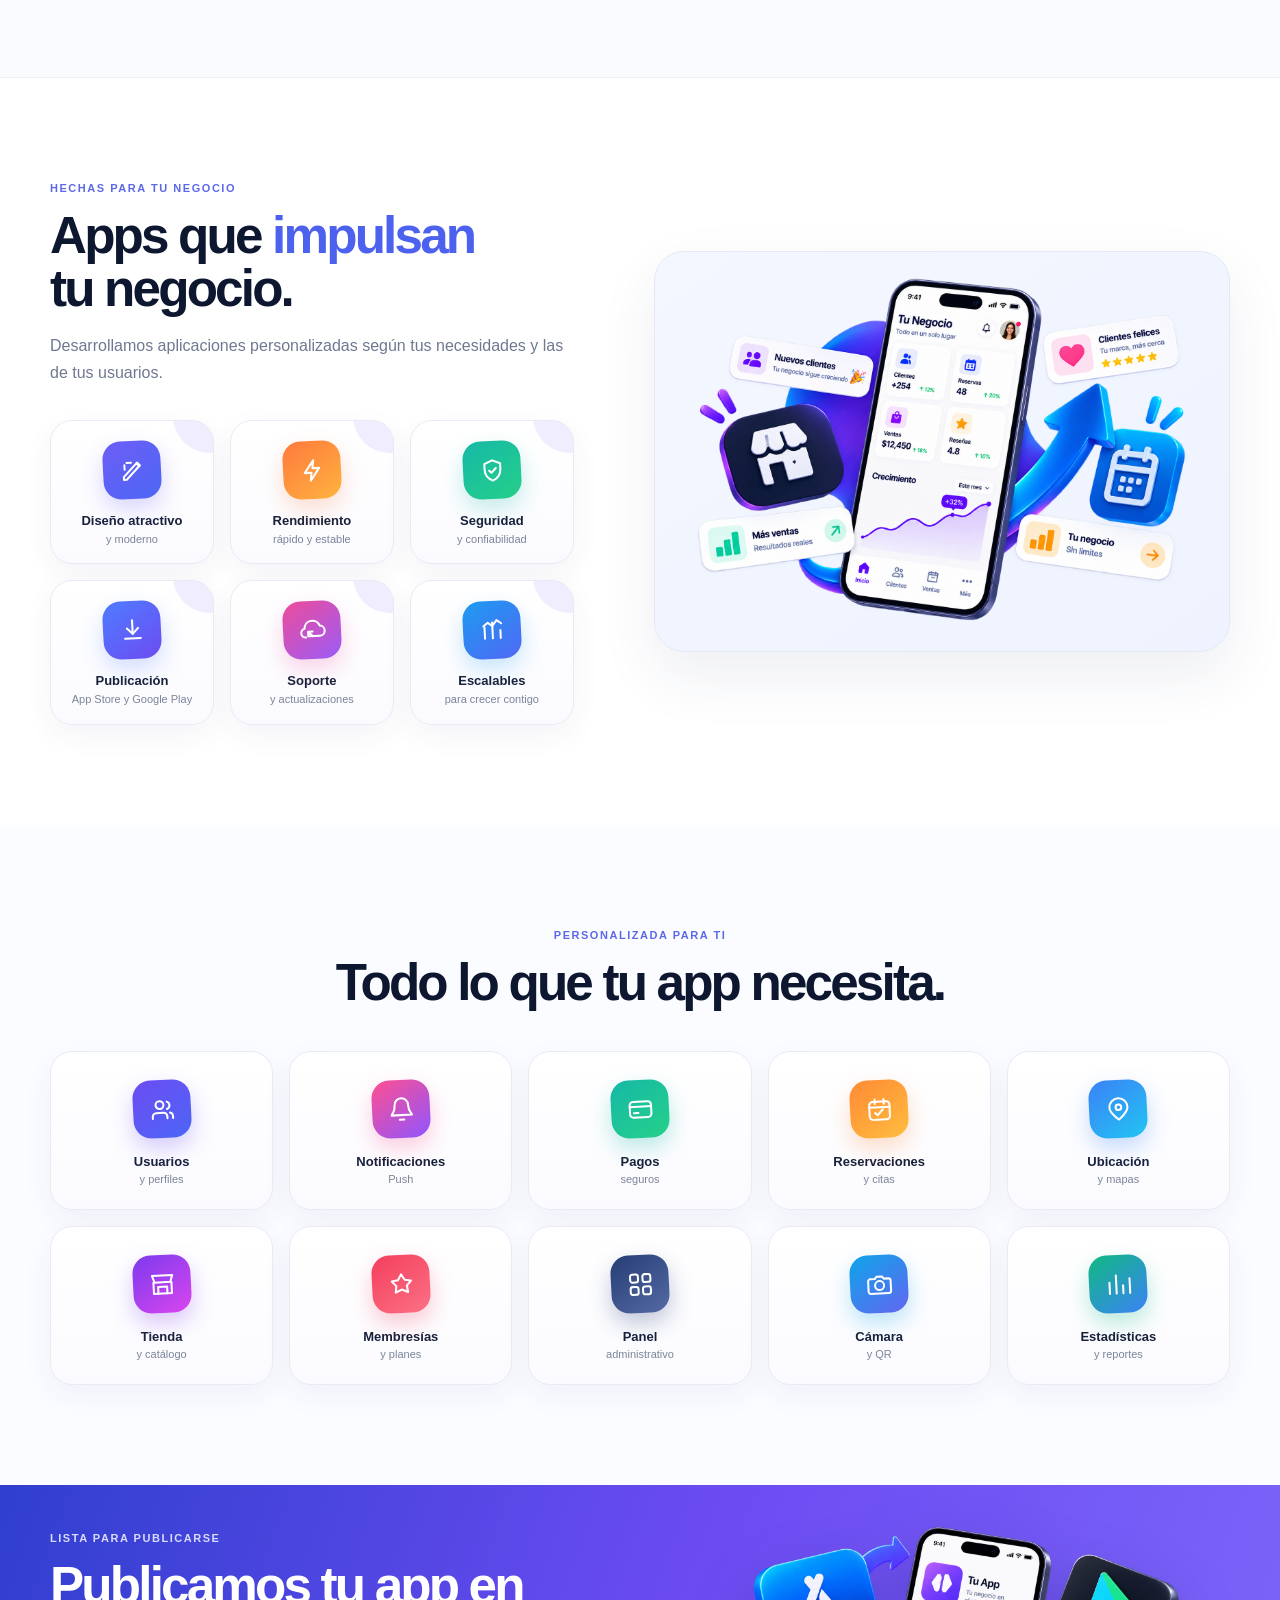
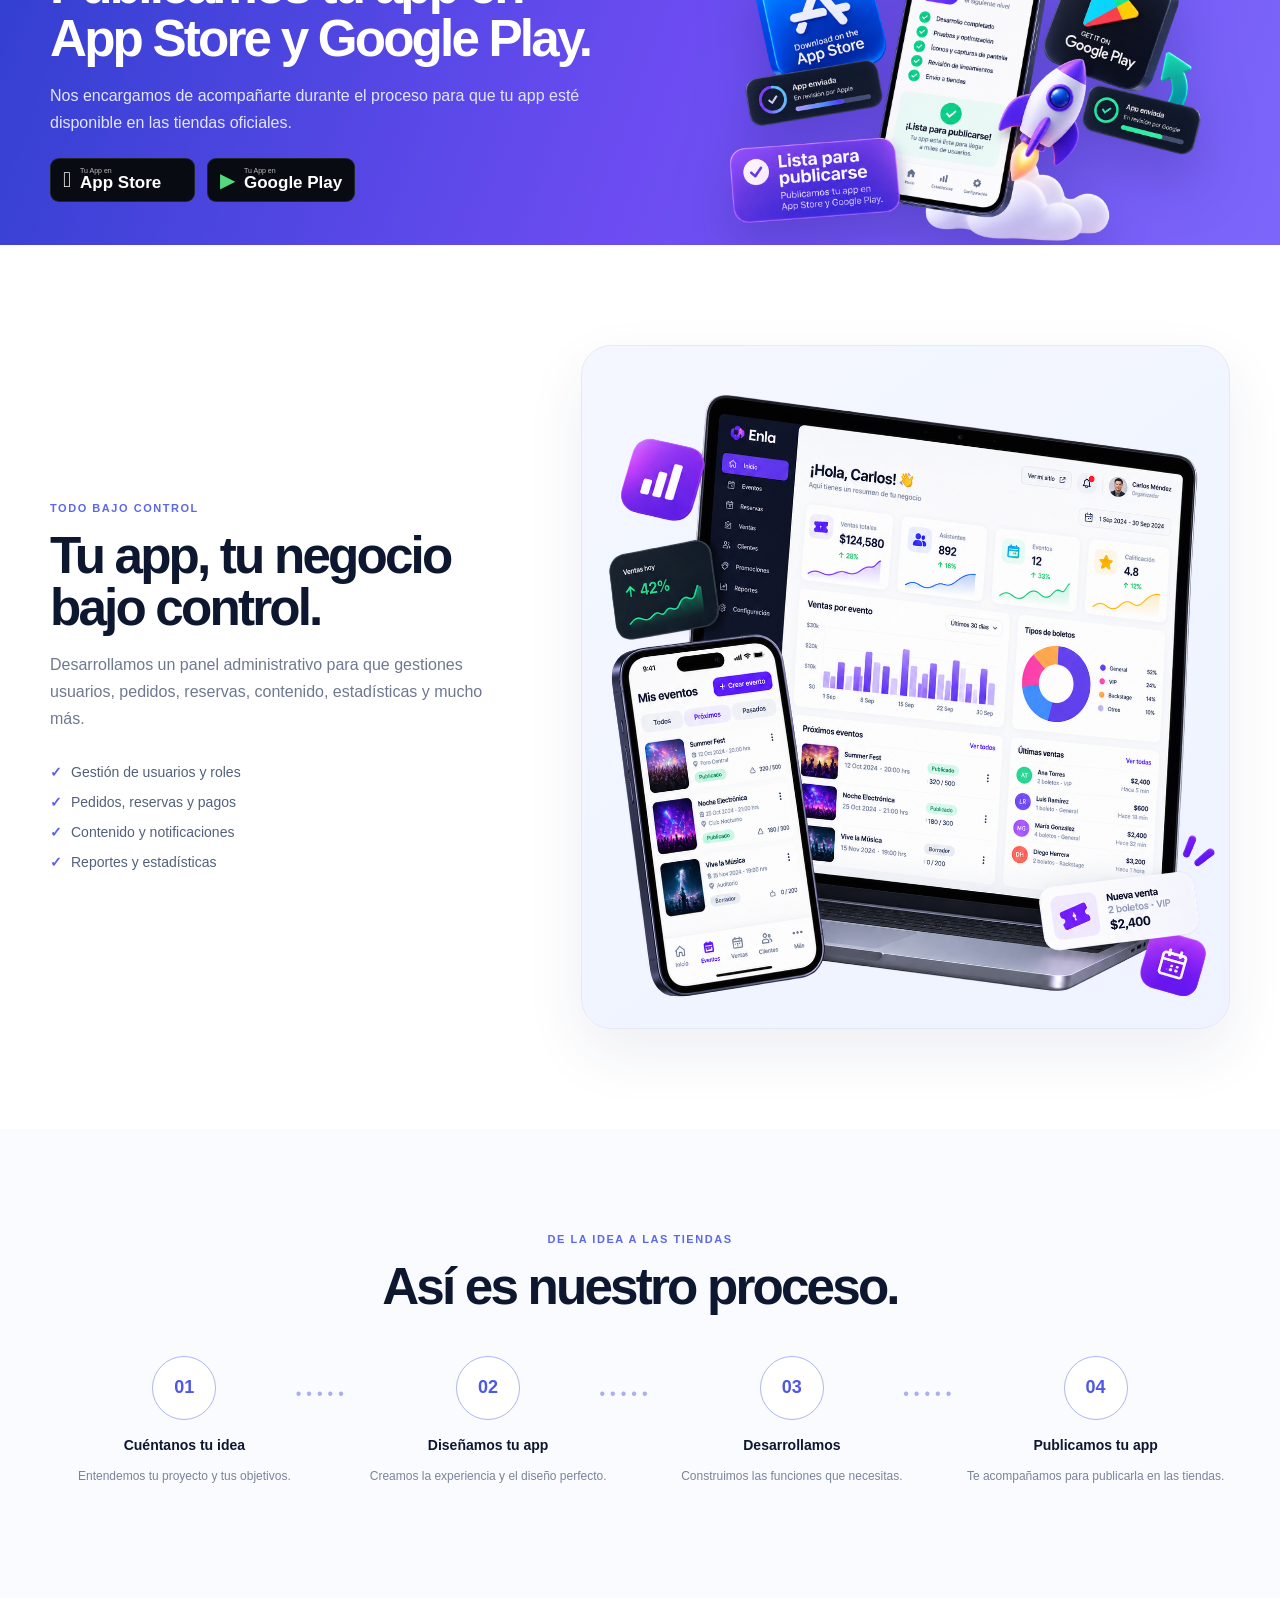
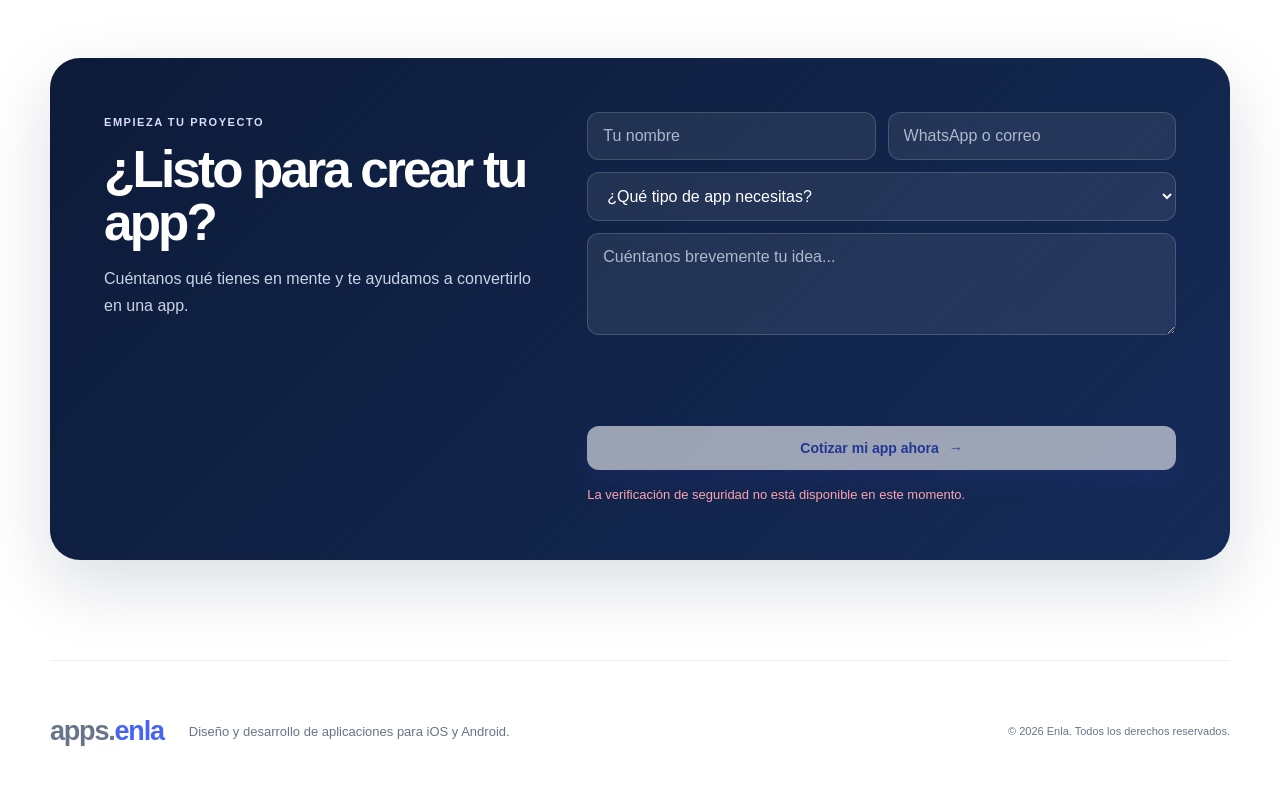
==== commit 1ede9924: "Add files via upload" ====
--- a/index.html
+++ b/index.html
@@ -16,9 +16,11 @@
       <a href="https://enla.mx">Inicio</a>
       <a href="#inicio">Apps</a>
       <a href="https://rewards.enla.mx">Rewards</a>
-      <a href="https://wa.me/524412123348" target="_blank" rel="noopener noreferrer">Contactar</a>
     </nav>
-    <a class="btn btn-small" href="#cotizar">Cotizar mi app</a>
+    <div style="display:flex;align-items:center;gap:16px;">
+      <nav style="display:block;"><a href="https://wa.me/524412123348" target="_blank" rel="noopener noreferrer">Contactar</a></nav>
+      <a class="btn btn-small" href="#cotizar">Cotizar mi app</a>
+    </div>
   </header>
 
   <main>
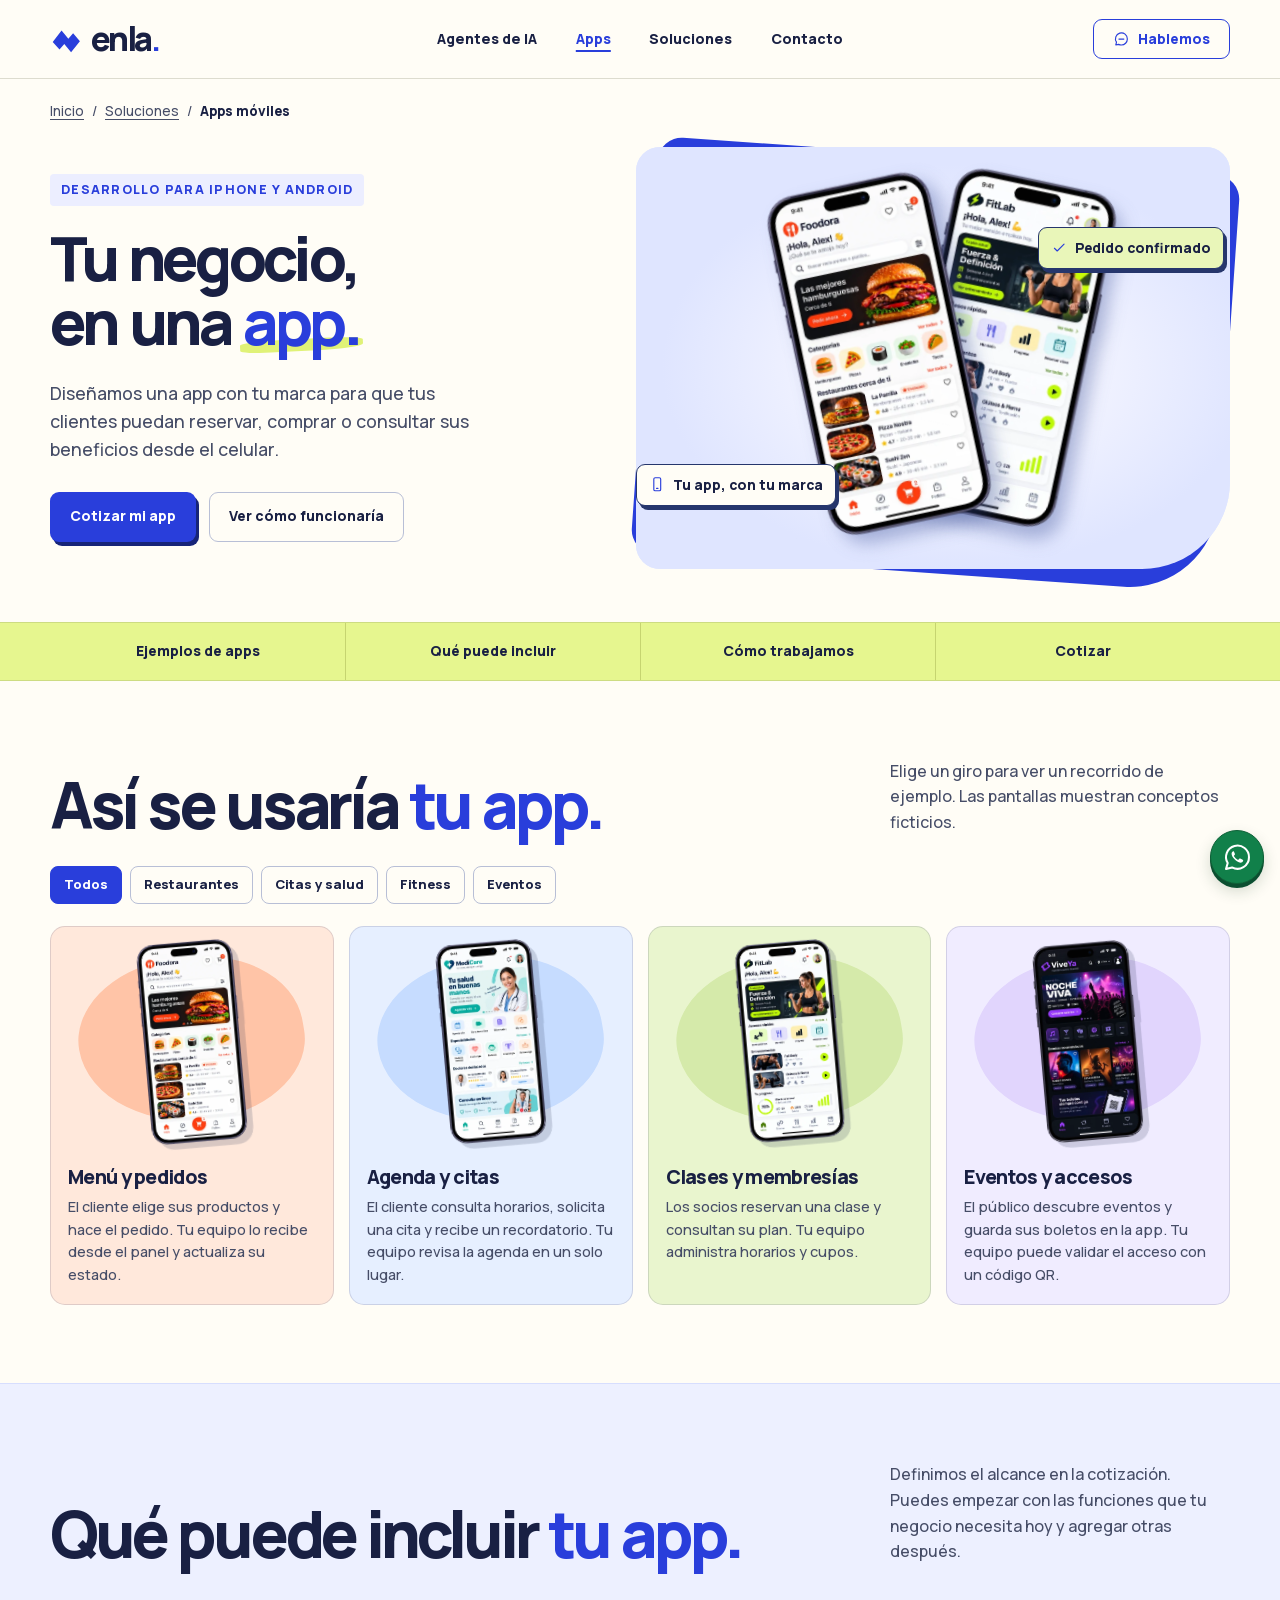
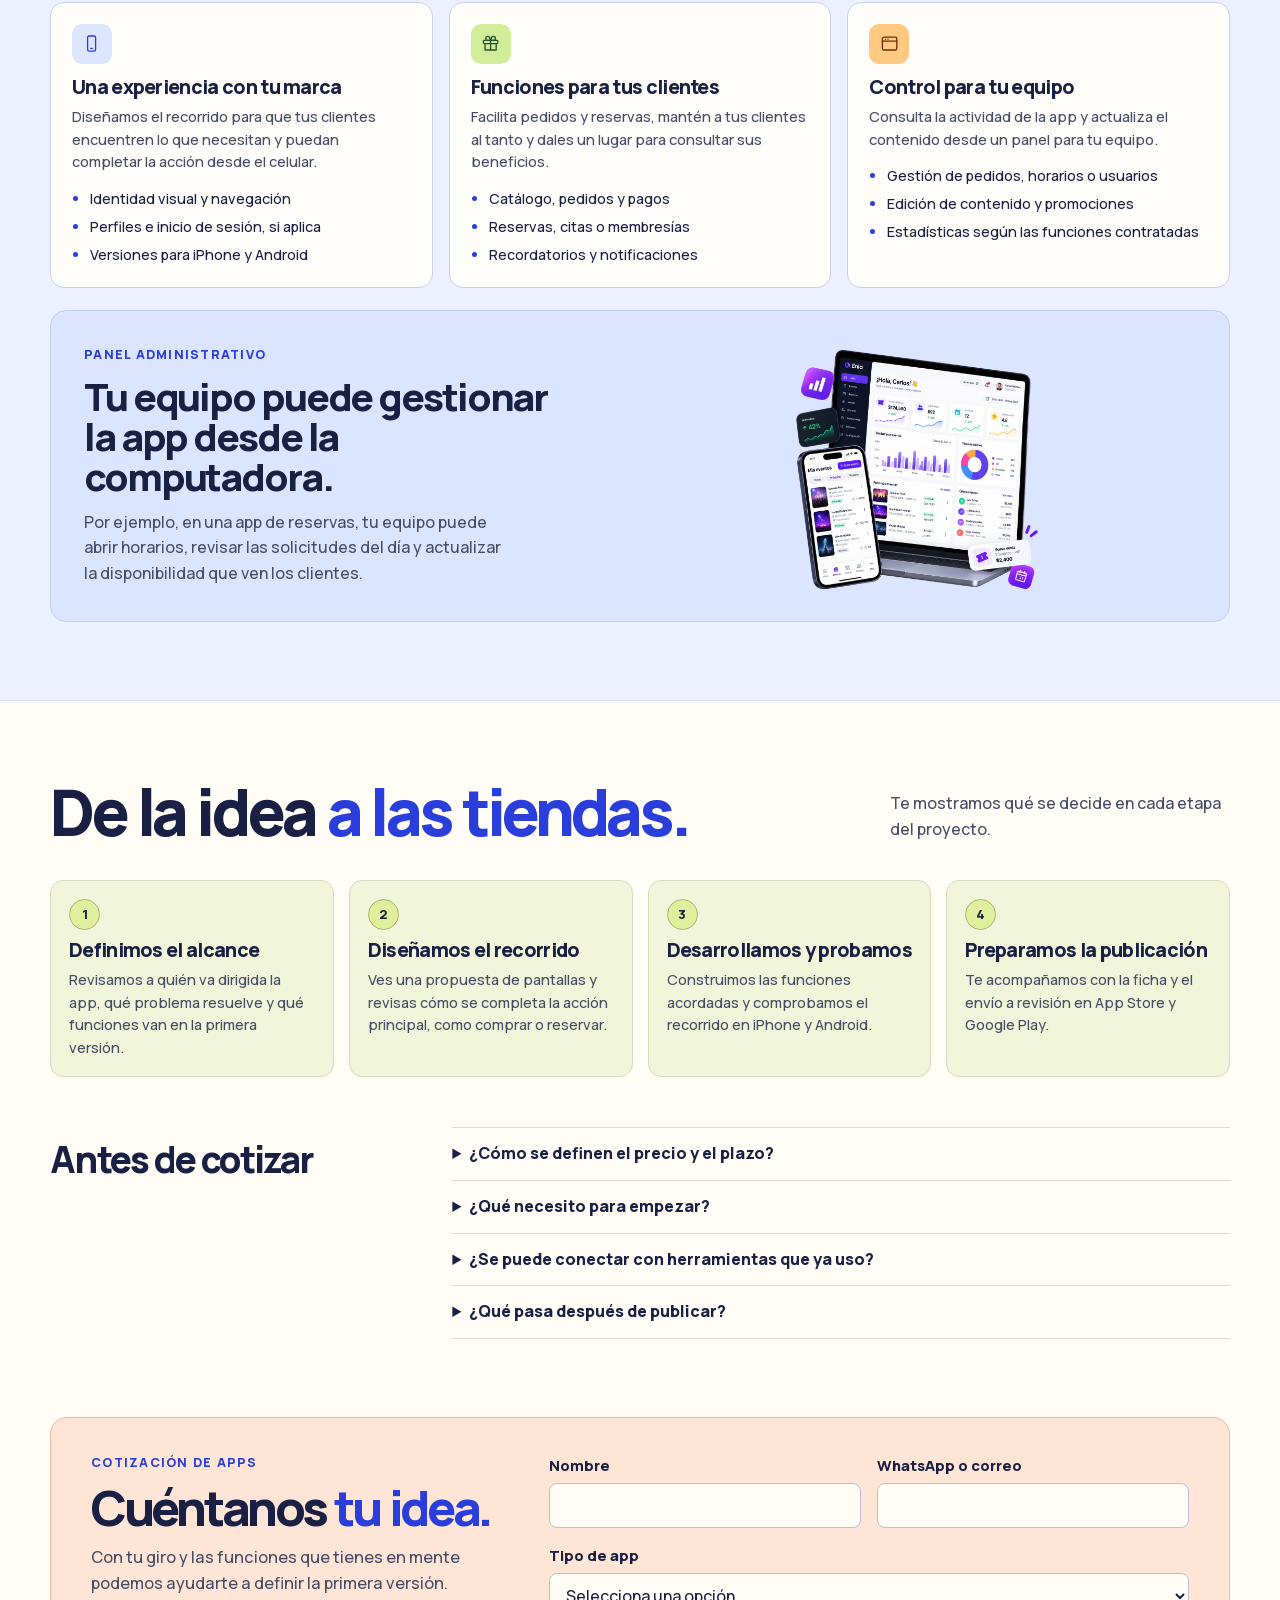
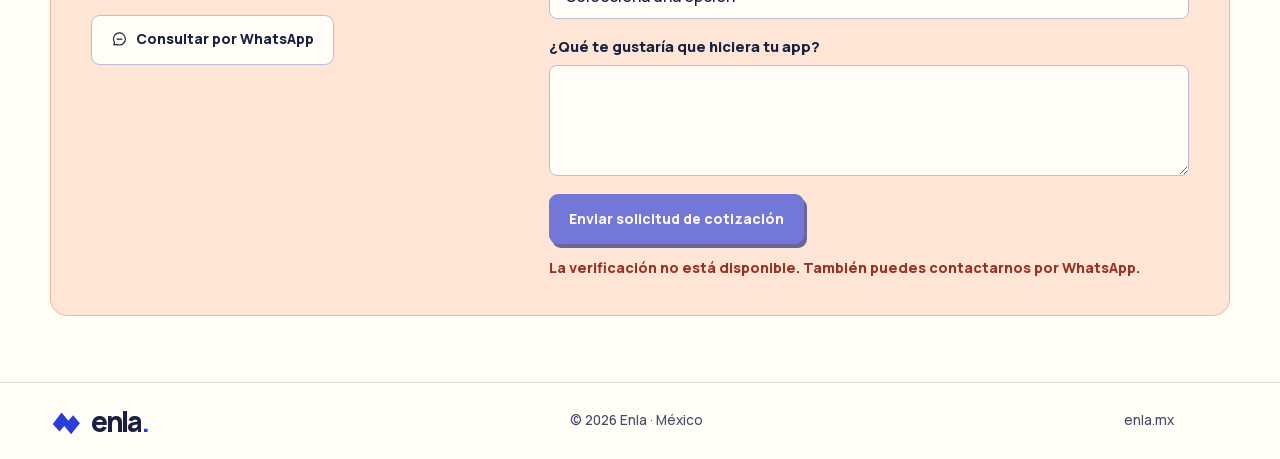
==== commit d4c156f3: "Integrar el rediseño de Enla Apps" ====
--- a/index.html
+++ b/index.html
@@ -1,190 +1,198 @@
 <!doctype html>
-<html lang="es">
+<html lang="es-MX">
 <head>
-  <meta charset="utf-8" />
-  <meta name="viewport" content="width=device-width, initial-scale=1" />
-  <meta name="description" content="apps.enla — Diseño y desarrollo de aplicaciones para iPhone y Android." />
-  <title>apps.enla | Desarrollo de apps para iOS y Android</title>
-  <link rel="icon" type="image/svg+xml" href="favicon.svg" />
-  <link rel="stylesheet" href="styles.css?v=20260904-0215" />
-  <script src="https://challenges.cloudflare.com/turnstile/v0/api.js?render=explicit" defer></script>
+  <meta charset="utf-8">
+  <meta name="viewport" content="width=device-width, initial-scale=1">
+  <meta name="theme-color" content="#fffdf6">
+  <meta name="description" content="Desarrollo de apps a la medida para iPhone y Android. Explora ejemplos, funciones y el proceso de Enla antes de cotizar tu app.">
+  <title>Apps móviles para tu negocio — Enla</title>
+  <link rel="icon" href="/favicon.svg" type="image/svg+xml">
+  <link rel="stylesheet" href="/styles.css">
+  <link rel="stylesheet" href="/apps.css">
+  <script defer src="https://challenges.cloudflare.com/turnstile/v0/api.js?render=explicit"></script>
+  <script defer src="/verification.js"></script>
+  <script defer src="/script.js"></script>
 </head>
 <body>
-  <header class="nav wrap">
-    <a class="brand" href="#inicio" aria-label="apps.enla">apps.<span>enla</span></a>
-    <nav>
-      <a href="https://enla.mx">Inicio</a>
-      <a href="#inicio">Apps</a>
-      <a href="https://rewards.enla.mx">Rewards</a>
-    </nav>
-    <div style="display:flex;align-items:center;gap:16px;">
-      <nav style="display:block;"><a href="https://wa.me/524412123348" target="_blank" rel="noopener noreferrer">Contactar</a></nav>
-      <a class="btn btn-small" href="#cotizar">Cotizar mi app</a>
+  <a class="skip" href="#contenido">Ir al contenido</a>
+  <header class="header" id="inicio">
+    <div class="shell nav-wrap">
+      <a class="brand" href="https://www.enla.mx/" aria-label="Enla, inicio"><i data-icon="brand"></i><span>enla<b>.</b></span></a>
+      <button class="menu-toggle" type="button" aria-expanded="false" aria-controls="main-nav" aria-label="Abrir menú"><i data-icon="menu"></i></button>
+      <nav class="nav" id="main-nav" aria-label="Navegación principal">
+        <a href="https://www.enla.mx/#agentes">Agentes de IA</a>
+        <a href="/" aria-current="page">Apps</a>
+        <a href="https://www.enla.mx/#soluciones">Soluciones</a>
+        <a href="https://www.enla.mx/#contacto">Contacto</a>
+      </nav>
+      <a class="button button-outline nav-cta" href="https://wa.me/524412123348" target="_blank" rel="noopener noreferrer"><i data-icon="chat"></i> Hablemos</a>
     </div>
   </header>
-
-  <main>
-    <section class="hero wrap" id="inicio">
-      <div class="hero-copy">
-        <span class="eyebrow">APPS PARA iOS + ANDROID</span>
-        <h1>Tu idea.<br><em>En una app.</em></h1>
-        <p>Diseñamos y desarrollamos aplicaciones para iPhone y Android, listas para publicar en App Store y Google Play.</p>
-        <div class="hero-actions">
-          <a class="btn" href="#cotizar">Cotizar mi app <span>→</span></a>
-          <a class="btn btn-secondary" href="#ejemplos">Ver ejemplos</a>
+  <main id="contenido" class="apps-page">
+    <section class="apps-hero" aria-labelledby="apps-title">
+      <div class="shell">
+        <nav class="apps-breadcrumb" aria-label="Ubicación en el sitio"><a href="https://www.enla.mx/">Inicio</a><span aria-hidden="true">/</span><a href="https://www.enla.mx/#soluciones">Soluciones</a><span aria-hidden="true">/</span><span aria-current="page">Apps móviles</span></nav>
+        <div class="apps-hero-grid">
+          <div class="hero-copy">
+            <p class="eyebrow">Desarrollo para iPhone y Android</p>
+            <h1 id="apps-title">Tu negocio,<br>en una <em>app.</em></h1>
+            <p class="hero-description">Diseñamos una app con tu marca para que tus clientes puedan reservar, comprar o consultar sus beneficios desde el celular.</p>
+            <div class="hero-actions">
+              <a class="button button-primary" href="#cotizar">Cotizar mi app</a>
+              <a class="button button-outline" href="#ejemplos">Ver cómo funcionaría</a>
+            </div>
+          </div>
+          <div class="apps-showcase" aria-hidden="true">
+            <div class="apps-device device-back"><img src="/enla-example-fitlab.webp" alt="" width="507" height="760"></div>
+            <div class="apps-device device-front"><img src="/enla-example-foodora.webp" alt="" width="507" height="760" fetchpriority="high"></div>
+            <div class="app-tag app-tag-order"><i data-icon="check"></i><span>Pedido confirmado</span></div>
+            <div class="app-tag app-tag-brand"><i data-icon="mobile"></i><span>Tu app, con tu marca</span></div>
+          </div>
         </div>
-        <div class="store-row">
-          <div class="store-badge"><span class="apple"></span><span><small>Tu App en</small><b>App Store</b></span></div>
-          <div class="store-badge"><span class="play">▶</span><span><small>Tu App en</small><b>Google Play</b></span></div>
+      </div>
+      <nav class="apps-section-nav" aria-label="Contenido de Apps móviles">
+        <div class="shell">
+          <a href="#ejemplos">Ejemplos de apps</a>
+          <a href="#incluye">Qué puede incluir</a>
+          <a href="#proceso">Cómo trabajamos</a>
+          <a href="#cotizar">Cotizar</a>
         </div>
-        <div class="platform-note">◉ Somos tu mejor opción.</div>
-      </div>
-      <div class="hero-visual">
-        <div class="orb orb-one"></div><div class="orb orb-two"></div><div class="cube cube-one"></div>
-        <img src="images/hero-apps.png" alt="Ejemplos de aplicaciones móviles creadas por apps.enla" />
-      </div>
+      </nav>
     </section>
 
-    <section class="section examples" id="ejemplos">
-      <div class="wrap">
-        <div class="section-head centered">
-          <span class="eyebrow">EJEMPLOS DE LO QUE PODEMOS CREAR</span>
-          <h2>Una app para cada idea.</h2>
-          <p>Estos ejemplos son conceptos ficticios para mostrar distintos tipos de proyectos que podemos desarrollar.</p>
+    <section class="apps-section examples-section" id="ejemplos" aria-labelledby="examples-title">
+      <div class="shell">
+        <div class="section-heading">
+          <h2 id="examples-title">Así se usaría <em>tu app.</em></h2>
+          <p>Elige un giro para ver un recorrido de ejemplo. Las pantallas muestran conceptos ficticios.</p>
         </div>
-
-        <div class="filters" role="tablist">
-          <button class="filter active" data-filter="all">Todos</button>
-          <button class="filter" data-filter="salud">Salud</button>
-          <button class="filter" data-filter="restaurante">Restaurantes</button>
-          <button class="filter" data-filter="fitness">Fitness</button>
-          <button class="filter" data-filter="entretenimiento">Entretenimiento</button>
+        <div class="app-filters" role="group" aria-label="Filtrar ejemplos por giro">
+          <button type="button" data-app-filter="todos" aria-pressed="true">Todos</button>
+          <button type="button" data-app-filter="comida" aria-pressed="false">Restaurantes</button>
+          <button type="button" data-app-filter="salud" aria-pressed="false">Citas y salud</button>
+          <button type="button" data-app-filter="fitness" aria-pressed="false">Fitness</button>
+          <button type="button" data-app-filter="eventos" aria-pressed="false">Eventos</button>
         </div>
-
-        <div class="example-carousel-shell">
-          <button class="carousel-arrow carousel-prev" type="button" aria-label="Ejemplo anterior">‹</button>
-          <div class="example-grid" id="exampleCarousel">
-          <article class="example-card" data-category="salud">
-            <div class="phone-stage blue"><img src="images/example-medicare.png" alt="Concepto ficticio MediCare+" /></div>
-            <h3>MediCare+</h3><span>Salud</span><p>Citas, expediente, recordatorios y seguimiento de pacientes.</p>
+        <div class="app-examples">
+          <article class="app-example food-example" data-app-category="comida">
+            <div class="example-visual"><img src="/enla-example-foodora.webp" alt="Pantalla de ejemplo con menú y promociones de un restaurante" width="507" height="760" loading="lazy"></div>
+            <div class="example-copy"><h3>Menú y pedidos</h3><p>El cliente elige sus productos y hace el pedido. Tu equipo lo recibe desde el panel y actualiza su estado.</p></div>
           </article>
-          <article class="example-card" data-category="restaurante">
-            <div class="phone-stage orange"><img src="images/example-foodora.png" alt="Concepto ficticio Foodora" /></div>
-            <h3>Foodora</h3><span>Restaurantes</span><p>Menú, pedidos, promociones, pagos y seguimiento.</p>
+          <article class="app-example health-example" data-app-category="salud">
+            <div class="example-visual"><img src="/enla-example-medicare.webp" alt="Pantalla de ejemplo para solicitar citas con especialistas" width="507" height="760" loading="lazy"></div>
+            <div class="example-copy"><h3>Agenda y citas</h3><p>El cliente consulta horarios, solicita una cita y recibe un recordatorio. Tu equipo revisa la agenda en un solo lugar.</p></div>
           </article>
-          <article class="example-card" data-category="fitness">
-            <div class="phone-stage teal"><img src="images/example-fitlab.png" alt="Concepto ficticio FitLab" /></div>
-            <h3>FitLab</h3><span>Fitness</span><p>Clases, membresías, rutinas, reservas y comunidad.</p>
+          <article class="app-example fitness-example" data-app-category="fitness">
+            <div class="example-visual"><img src="/enla-example-fitlab.webp" alt="Pantalla de ejemplo con clases, rutinas y progreso de entrenamiento" width="507" height="760" loading="lazy"></div>
+            <div class="example-copy"><h3>Clases y membresías</h3><p>Los socios reservan una clase y consultan su plan. Tu equipo administra horarios y cupos.</p></div>
           </article>
-          <article class="example-card" data-category="entretenimiento">
-            <div class="phone-stage violet"><img src="images/example-nexora.png" alt="Concepto ficticio Nexora" /></div>
-            <h3>Nexora</h3><span>Entretenimiento</span><p>Eventos, experiencias, reservaciones y acceso digital.</p>
+          <article class="app-example events-example" data-app-category="eventos">
+            <div class="example-visual"><img src="/enla-example-nexora.webp" alt="Pantalla de ejemplo con eventos y boletos digitales" width="507" height="760" loading="lazy"></div>
+            <div class="example-copy"><h3>Eventos y accesos</h3><p>El público descubre eventos y guarda sus boletos en la app. Tu equipo puede validar el acceso con un código QR.</p></div>
           </article>
-          </div>
-          <button class="carousel-arrow carousel-next" type="button" aria-label="Siguiente ejemplo">›</button>
         </div>
       </div>
     </section>
 
-    <section class="section business">
-      <div class="wrap two-col">
-        <div>
-          <span class="eyebrow">HECHAS PARA TU NEGOCIO</span>
-          <h2>Apps que <em>impulsan</em><br>tu negocio.</h2>
-          <p>Desarrollamos aplicaciones personalizadas según tus necesidades y las de tus usuarios.</p>
-          <div class="benefits">
-            <div><i><svg viewBox="0 0 24 24"><path d="M4 17.5V20h2.5L18.8 7.7l-2.5-2.5L4 17.5Z"/><path d="m15.6 5.9 2.5 2.5M7 5h4M5 7v4"/></svg></i><b>Diseño atractivo</b><span>y moderno</span></div>
-            <div><i><svg viewBox="0 0 24 24"><path d="M13 3 5 14h6l-1 7 8-11h-6l1-7Z"/></svg></i><b>Rendimiento</b><span>rápido y estable</span></div>
-            <div><i><svg viewBox="0 0 24 24"><path d="M12 3 5 6v5c0 4.8 2.8 8.2 7 10 4.2-1.8 7-5.2 7-10V6l-7-3Z"/><path d="m9 12 2 2 4-4"/></svg></i><b>Seguridad</b><span>y confiabilidad</span></div>
-            <div><i><svg viewBox="0 0 24 24"><path d="M12 3v12"/><path d="m7 10 5 5 5-5"/><path d="M5 19h14"/></svg></i><b>Publicación</b><span>App Store y Google Play</span></div>
-            <div><i><svg viewBox="0 0 24 24"><path d="M6 18a4 4 0 0 1-1-7.9A7 7 0 0 1 18.6 8 4.5 4.5 0 0 1 18 17H9"/><path d="M8 17v-4h4M8 13l4 4"/></svg></i><b>Soporte</b><span>y actualizaciones</span></div>
-            <div><i><svg viewBox="0 0 24 24"><path d="M5 19V9M12 19V5M19 19v-7"/><path d="m4 8 4-3 4 3 4-5 4 3"/></svg></i><b>Escalables</b><span>para crecer contigo</span></div>
+    <section class="apps-section apps-includes" id="incluye" aria-labelledby="includes-title">
+      <div class="shell">
+        <div class="section-heading">
+          <h2 id="includes-title">Qué puede incluir <em>tu app.</em></h2>
+          <p>Definimos el alcance en la cotización. Puedes empezar con las funciones que tu negocio necesita hoy y agregar otras después.</p>
+        </div>
+        <div class="app-capabilities">
+          <article class="app-capability">
+            <div class="tile-icon"><i data-icon="mobile"></i></div>
+            <h3>Una experiencia con tu marca</h3>
+            <p>Diseñamos el recorrido para que tus clientes encuentren lo que necesitan y puedan completar la acción desde el celular.</p>
+            <ul><li>Identidad visual y navegación</li><li>Perfiles e inicio de sesión, si aplica</li><li>Versiones para iPhone y Android</li></ul>
+          </article>
+          <article class="app-capability">
+            <div class="tile-icon green"><i data-icon="gift"></i></div>
+            <h3>Funciones para tus clientes</h3>
+            <p>Facilita pedidos y reservas, mantén a tus clientes al tanto y dales un lugar para consultar sus beneficios.</p>
+            <ul><li>Catálogo, pedidos y pagos</li><li>Reservas, citas o membresías</li><li>Recordatorios y notificaciones</li></ul>
+          </article>
+          <article class="app-capability">
+            <div class="tile-icon amber"><i data-icon="window"></i></div>
+            <h3>Control para tu equipo</h3>
+            <p>Consulta la actividad de la app y actualiza el contenido desde un panel para tu equipo.</p>
+            <ul><li>Gestión de pedidos, horarios o usuarios</li><li>Edición de contenido y promociones</li><li>Estadísticas según las funciones contratadas</li></ul>
+          </article>
+        </div>
+        <div class="apps-admin">
+          <div>
+            <p class="eyebrow">Panel administrativo</p>
+            <h3>Tu equipo puede gestionar la app desde la computadora.</h3>
+            <p>Por ejemplo, en una app de reservas, tu equipo puede abrir horarios, revisar las solicitudes del día y actualizar la disponibilidad que ven los clientes.</p>
           </div>
-        </div>
-        <div class="image-card"><img src="images/dashboard.png" alt="Ejemplo ficticio de dashboard para una app" /></div>
-      </div>
-    </section>
-
-    <section class="section features" id="funciones">
-      <div class="wrap">
-        <div class="section-head centered"><span class="eyebrow">PERSONALIZADA PARA TI</span><h2>Todo lo que tu app necesita.</h2></div>
-        <div class="feature-grid">
-          <div><i><svg viewBox="0 0 24 24"><path d="M16 20v-1.7a3.3 3.3 0 0 0-3.3-3.3H6.3A3.3 3.3 0 0 0 3 18.3V20"/><circle cx="9.5" cy="8" r="3.5"/><path d="M16 5.2a3.5 3.5 0 0 1 0 6.6M21 20v-1.7a3.3 3.3 0 0 0-2.5-3.2"/></svg></i><b>Usuarios</b><span>y perfiles</span></div>
-          <div><i><svg viewBox="0 0 24 24"><path d="M18 8a6 6 0 0 0-12 0c0 7-3 7-3 9h18c0-2-3-2-3-9"/><path d="M10 21h4"/></svg></i><b>Notificaciones</b><span>Push</span></div>
-          <div><i><svg viewBox="0 0 24 24"><rect x="2.5" y="5" width="19" height="14" rx="3"/><path d="M2.5 9.5h19M6 15h4"/></svg></i><b>Pagos</b><span>seguros</span></div>
-          <div><i><svg viewBox="0 0 24 24"><rect x="3" y="5" width="18" height="16" rx="3"/><path d="M8 3v4M16 3v4M3 10h18"/><path d="m8 15 2 2 5-5"/></svg></i><b>Reservaciones</b><span>y citas</span></div>
-          <div><i><svg viewBox="0 0 24 24"><path d="M20 10c0 5-8 11-8 11S4 15 4 10a8 8 0 1 1 16 0Z"/><circle cx="12" cy="10" r="2.5"/></svg></i><b>Ubicación</b><span>y mapas</span></div>
-          <div><i><svg viewBox="0 0 24 24"><path d="M4 10v10h16V10M3 4h18l-2 6H5L3 4Z"/><path d="M8 20v-6h8v6"/></svg></i><b>Tienda</b><span>y catálogo</span></div>
-          <div><i><svg viewBox="0 0 24 24"><path d="M12 3 15 8l5.5 1-3.8 4.2.8 5.8-5.5-2.5L6.5 19l.8-5.8L3.5 9 9 8l3-5Z"/></svg></i><b>Membresías</b><span>y planes</span></div>
-          <div><i><svg viewBox="0 0 24 24"><rect x="3" y="3" width="7" height="7" rx="2"/><rect x="14" y="3" width="7" height="7" rx="2"/><rect x="3" y="14" width="7" height="7" rx="2"/><rect x="14" y="14" width="7" height="7" rx="2"/></svg></i><b>Panel</b><span>administrativo</span></div>
-          <div><i><svg viewBox="0 0 24 24"><path d="M4 7h4l1.5-2h5L16 7h4a2 2 0 0 1 2 2v9a2 2 0 0 1-2 2H4a2 2 0 0 1-2-2V9a2 2 0 0 1 2-2Z"/><circle cx="12" cy="13" r="4"/></svg></i><b>Cámara</b><span>y QR</span></div>
-          <div><i><svg viewBox="0 0 24 24"><path d="M4 20V10M10 20V4M16 20v-7M22 20V7"/></svg></i><b>Estadísticas</b><span>y reportes</span></div>
+          <img src="/enla-admin-panel.webp" alt="Concepto de un panel administrativo con reportes y gestión de eventos" width="947" height="1000" loading="lazy">
         </div>
       </div>
     </section>
 
-    <section class="stores section">
-      <div class="wrap store-section">
-        <div>
-          <span class="eyebrow light">LISTA PARA PUBLICARSE</span>
-          <h2>Publicamos tu app en<br>App Store y Google Play.</h2>
-          <p>Nos encargamos de acompañarte durante el proceso para que tu app esté disponible en las tiendas oficiales.</p>
-          <div class="store-row">
-            <div class="store-badge"><span class="apple"></span><span><small>Tu App en</small><b>App Store</b></span></div>
-            <div class="store-badge"><span class="play">▶</span><span><small>Tu App en</small><b>Google Play</b></span></div>
+    <section class="apps-section apps-process" id="proceso" aria-labelledby="process-title">
+      <div class="shell">
+        <div class="section-heading">
+          <h2 id="process-title">De la idea <em>a las tiendas.</em></h2>
+          <p>Te mostramos qué se decide en cada etapa del proyecto.</p>
+        </div>
+        <ol class="app-steps">
+          <li><h3>Definimos el alcance</h3><p>Revisamos a quién va dirigida la app, qué problema resuelve y qué funciones van en la primera versión.</p></li>
+          <li><h3>Diseñamos el recorrido</h3><p>Ves una propuesta de pantallas y revisas cómo se completa la acción principal, como comprar o reservar.</p></li>
+          <li><h3>Desarrollamos y probamos</h3><p>Construimos las funciones acordadas y comprobamos el recorrido en iPhone y Android.</p></li>
+          <li><h3>Preparamos la publicación</h3><p>Te acompañamos con la ficha y el envío a revisión en App Store y Google Play.</p></li>
+        </ol>
+        <div class="apps-faq">
+          <h3>Antes de cotizar</h3>
+          <div>
+            <details><summary>¿Cómo se definen el precio y el plazo?</summary><p>Dependen de las funciones, las integraciones y el panel que necesites. Con esa información definimos la primera versión y te compartimos el alcance de la cotización.</p></details>
+            <details><summary>¿Qué necesito para empezar?</summary><p>Cuéntanos quién usaría la app, qué acción te interesa que pueda completar y cómo atiendes hoy esa necesidad. Si ya tienes catálogo, agenda o manual de marca, también nos sirven para definir el proyecto.</p></details>
+            <details><summary>¿Se puede conectar con herramientas que ya uso?</summary><p>Podemos revisar tu agenda, catálogo, pasarela de pagos u otro sistema. La posibilidad de conectarlos depende de las integraciones que tenga cada plataforma.</p></details>
+            <details><summary>¿Qué pasa después de publicar?</summary><p>Podemos acordar soporte, actualizaciones y nuevas funciones. En la cotización se puede especificar qué tareas se incluyen después del lanzamiento.</p></details>
           </div>
-        </div>
-        <img src="images/store-phone.png" alt="Teléfono mostrando una app lista para publicar" />
-      </div>
-    </section>
-
-    <section class="section admin">
-      <div class="wrap two-col admin-grid">
-        <div>
-          <span class="eyebrow">TODO BAJO CONTROL</span>
-          <h2>Tu app, tu negocio<br>bajo control.</h2>
-          <p>Desarrollamos un panel administrativo para que gestiones usuarios, pedidos, reservas, contenido, estadísticas y mucho más.</p>
-          <ul class="check-list">
-            <li>Gestión de usuarios y roles</li><li>Pedidos, reservas y pagos</li><li>Contenido y notificaciones</li><li>Reportes y estadísticas</li>
-          </ul>
-        </div>
-        <div class="image-card wide"><img src="images/admin-panel.png" alt="Panel administrativo ficticio" /></div>
-      </div>
-    </section>
-
-    <section class="section process" id="proceso">
-      <div class="wrap">
-        <div class="section-head centered"><span class="eyebrow">DE LA IDEA A LAS TIENDAS</span><h2>Así es nuestro proceso.</h2></div>
-        <div class="steps">
-          <div><strong>01</strong><h3>Cuéntanos tu idea</h3><p>Entendemos tu proyecto y tus objetivos.</p></div>
-          <div><strong>02</strong><h3>Diseñamos tu app</h3><p>Creamos la experiencia y el diseño perfecto.</p></div>
-          <div><strong>03</strong><h3>Desarrollamos</h3><p>Construimos las funciones que necesitas.</p></div>
-          <div><strong>04</strong><h3>Publicamos tu app</h3><p>Te acompañamos para publicarla en las tiendas.</p></div>
         </div>
       </div>
     </section>
 
-    <section class="quote section" id="cotizar">
-      <div class="wrap quote-card">
-        <div class="quote-copy"><span class="eyebrow light">EMPIEZA TU PROYECTO</span><h2>¿Listo para crear tu app?</h2><p>Cuéntanos qué tienes en mente y te ayudamos a convertirlo en una app.</p></div>
-        <form id="quoteForm" class="quote-form">
-          <input type="text" name="_honey" tabindex="-1" autocomplete="off" class="form-honey" aria-hidden="true" />
-          <div class="form-grid"><input required name="nombre" placeholder="Tu nombre" /><input required name="contacto" placeholder="WhatsApp o correo" /></div>
-          <select name="tipo" required><option value="" selected disabled>¿Qué tipo de app necesitas?</option><option>App para mi negocio</option><option>Restaurante / delivery</option><option>Citas / reservaciones</option><option>Fitness / membresías</option><option>Eventos / entretenimiento</option><option>Juego</option><option>Otra idea</option></select>
-          <textarea required name="idea" rows="4" placeholder="Cuéntanos brevemente tu idea..."></textarea>
-          <div class="turnstile-wrap">
-            <div id="turnstileWidget" aria-label="Verificación de seguridad"></div>
+    <section class="contact-section apps-quote" id="cotizar" aria-labelledby="quote-title">
+      <div class="shell contact">
+        <div class="quote-copy">
+          <p class="eyebrow">Cotización de Apps</p>
+          <h2 id="quote-title">Cuéntanos <em>tu idea.</em></h2>
+          <p>Con tu giro y las funciones que tienes en mente podemos ayudarte a definir la primera versión.</p>
+          <a class="button button-outline" href="https://wa.me/524412123348?text=Hola%20Enla%2C%20quiero%20cotizar%20una%20app%20para%20mi%20negocio." target="_blank" rel="noopener noreferrer"><i data-icon="chat"></i> Consultar por WhatsApp</a>
+        </div>
+        <form class="contact-form quote-form" id="contact-form" action="/api/contact" method="post">
+          <div class="contact-fields">
+            <label>Nombre<input name="nombre" autocomplete="name" maxlength="120" required></label>
+            <label>WhatsApp o correo<input name="contacto" maxlength="180" required></label>
+            <label class="contact-message">Tipo de app
+              <select name="tipo" required>
+                <option value="" disabled selected>Selecciona una opción</option>
+                <option>App para mi negocio</option><option>Restaurante o delivery</option><option>Citas o reservaciones</option><option>Fitness o membresías</option><option>Eventos o entretenimiento</option><option>Juego</option><option>Otra idea</option>
+              </select>
+            </label>
+            <label class="contact-message">¿Qué te gustaría que hiciera tu app?<textarea name="idea" rows="4" maxlength="2000" required></textarea></label>
           </div>
-          <button class="btn btn-light" id="quoteSubmit" type="submit" disabled>Cotizar mi app ahora <span>→</span></button>
-          <p id="formMessage" class="form-message" aria-live="polite"></p>
+          <div id="quote-verification" aria-label="Verificación de seguridad"></div>
+          <div class="contact-submit"><button class="button button-primary" type="submit" disabled>Enviar solicitud de cotización</button><span class="contact-feedback" role="status"></span></div>
         </form>
       </div>
     </section>
   </main>
-
-  <a class="floating-quote" href="#cotizar" aria-label="Ir al formulario para cotizar mi app">Cotizar mi app <span>→</span></a>
-
-  <footer class="footer wrap"><a class="brand" href="#inicio">apps.<span>enla</span></a><p>Diseño y desarrollo de aplicaciones para iOS y Android.</p><small>© 2026 Enla. Todos los derechos reservados.</small></footer>
-  <script src="script.js?v=20260904-0215"></script>
+  <footer class="footer">
+    <div class="shell footer-inner">
+      <a class="brand" href="https://www.enla.mx/" aria-label="Enla, inicio"><i data-icon="brand"></i><span>enla<b>.</b></span></a>
+      <p>© 2026 Enla · México</p>
+      <a href="https://www.enla.mx/">enla.mx</a>
+    </div>
+  </footer>
+  <a class="whatsapp-float" href="https://wa.me/524412123348?text=Hola%20Enla%2C%20quiero%20cotizar%20una%20app%20para%20mi%20negocio." target="_blank" rel="noopener noreferrer" aria-label="Escribir a Enla por WhatsApp">
+    <svg aria-hidden="true" viewBox="0 0 24 24" fill="none" stroke="currentColor" stroke-width="1.7" stroke-linecap="round" stroke-linejoin="round">
+      <path d="M21.5 11.8a9.5 9.5 0 0 1-14 8.4L2.5 21.5l1.4-4.9a9.5 9.5 0 1 1 17.6-4.8Z"/>
+      <path fill="currentColor" stroke="none" d="M8.6 6.8c-.6 0-1.5.7-1.5 2.1 0 2.8 3.9 6.6 6.7 7.3 1.2.3 2.7-.6 2.9-1.6.1-.4 0-.6-.4-.8l-2-1c-.3-.1-.5-.1-.7.1l-.8.9c-.2.2-.4.2-.7 0a8.4 8.4 0 0 1-3-2.9c-.1-.2-.1-.4.1-.5l.5-.6c.2-.2.3-.4.2-.7l-.8-1.9c-.1-.3-.3-.4-.5-.4Z"/>
+    </svg>
+  </a>
 </body>
 </html>
--- a/styles.css
+++ b/styles.css
@@ -1,367 +1,309 @@
-*{box-sizing:border-box}html{scroll-behavior:smooth}body{margin:0;font-family:Inter,ui-sans-serif,-apple-system,BlinkMacSystemFont,"Segoe UI",sans-serif;color:#0d1730;background:#fff}a{text-decoration:none;color:inherit}img{max-width:100%;display:block}.wrap{width:min(1180px,calc(100% - 40px));margin:auto}.nav{height:76px;display:flex;align-items:center;justify-content:space-between;gap:28px}.brand{font-weight:900;font-size:27px;letter-spacing:-1.2px}.brand span{color:#4864f4}.nav nav{display:flex;gap:30px;color:#5e6880;font-size:14px;font-weight:650}.nav nav a:hover{color:#4d5ef3}.btn{display:inline-flex;align-items:center;justify-content:center;gap:10px;border:0;border-radius:12px;padding:14px 21px;background:linear-gradient(135deg,#6947f6,#455af6);color:white;font-weight:800;font-size:14px;box-shadow:0 10px 24px rgba(76,74,246,.18);cursor:pointer}.btn-small{padding:11px 17px;font-size:13px}.btn-secondary{background:#fff;color:#202b46;border:1px solid #dce2f0;box-shadow:none}.btn-light{background:#fff;color:#3042c8}.hero{min-height:610px;display:grid;grid-template-columns:.92fr 1.25fr;align-items:center;padding:56px 0 70px}.eyebrow{display:inline-block;font-size:11px;letter-spacing:.14em;font-weight:900;color:#5d68e8;margin-bottom:16px}.hero h1,.section h2{font-size:clamp(42px,5vw,70px);line-height:.98;letter-spacing:-.055em;margin:0}.hero h1 em,.section h2 em{font-style:normal;color:#4d61ef}.hero p{max-width:520px;font-size:18px;line-height:1.65;color:#66718a;margin:25px 0 28px}.hero-actions,.store-row{display:flex;gap:12px;flex-wrap:wrap}.store-row{margin-top:22px}.store-badge{background:#080b11;color:#fff;border-radius:9px;padding:8px 12px;display:flex;align-items:center;gap:9px;min-width:145px;border:1px solid rgba(255,255,255,.1)}.store-badge>span:last-child{display:flex;flex-direction:column}.store-badge small{font-size:7px;opacity:.72;line-height:1}.store-badge b{font-size:17px;line-height:1.1}.apple{font-size:22px}.play{font-size:20px;color:#53d87d}.platform-note{margin-top:25px;color:#7c879c;font-size:12px;font-weight:700}.hero-visual{position:relative;min-height:520px;display:flex;align-items:center;justify-content:center}.hero-visual img{position:relative;z-index:2;width:min(700px,100%);border-radius:32px;overflow:hidden;filter:drop-shadow(0 28px 28px rgba(38,47,86,.16))}.orb,.cube{position:absolute;z-index:1}.orb{border-radius:50%;background:radial-gradient(circle at 35% 30%,#c2b9ff,#7256f4 65%,#4b48ef);box-shadow:0 14px 35px rgba(100,79,242,.2)}.orb-one{width:34px;height:34px;left:8%;top:10%}.orb-two{width:28px;height:28px;right:8%;bottom:10%}.cube-one{width:38px;height:38px;left:2%;bottom:20%;background:linear-gradient(135deg,#8ac8ff,#5572fa);transform:rotate(30deg);border-radius:6px}.section{padding:100px 0}.section-head{margin-bottom:42px}.section-head h2,.business h2,.admin h2,.stores h2,.quote h2{font-size:clamp(36px,4vw,54px);line-height:1.03}.section-head p{color:#758097;font-size:16px;max-width:650px;margin:16px auto 0;line-height:1.7}.centered{text-align:center}.examples{background:#fafbff;border-top:1px solid #edf0f7;border-bottom:1px solid #edf0f7}.filters{display:flex;justify-content:center;gap:10px;flex-wrap:wrap;margin-bottom:38px}.filter{border:1px solid #dde2ee;background:#fff;color:#5f6880;padding:9px 16px;border-radius:999px;font-weight:750;cursor:pointer}.filter.active{background:#5a45f5;color:#fff;border-color:#5a45f5}.example-grid{display:grid;grid-template-columns:repeat(4,1fr);gap:22px}.example-card{text-align:center;transition:.25s}.example-card.hidden{display:none}.phone-stage{height:345px;border-radius:26px;padding:20px 10px 0;display:flex;align-items:flex-end;justify-content:center;overflow:hidden}.phone-stage img{height:100%;width:auto;object-fit:contain;filter:drop-shadow(0 18px 20px rgba(17,28,55,.18))}.phone-stage.blue{background:linear-gradient(180deg,#eef7ff,#e7f0ff)}.phone-stage.orange{background:linear-gradient(180deg,#fff3e9,#ffead9)}.phone-stage.teal{background:linear-gradient(180deg,#e8faf8,#dbf2ef)}.phone-stage.violet{background:linear-gradient(180deg,#f0ebff,#e7e1ff)}.example-card h3{margin:18px 0 3px;font-size:18px}.example-card>span{color:#778096;font-size:12px}.example-card p{font-size:13px;color:#7a8499;line-height:1.5}.two-col{display:grid;grid-template-columns:1fr 1.1fr;gap:80px;align-items:center}.business p,.admin p,.stores p{color:#6e7890;line-height:1.7;font-size:16px;max-width:570px}.benefits{display:grid;grid-template-columns:repeat(3,1fr);gap:26px 20px;margin-top:35px}.benefits div{display:grid;grid-template-columns:31px 1fr;column-gap:8px}.benefits i{grid-row:1/3;color:#5b56f2;font-style:normal;font-size:22px}.benefits b{font-size:12px}.benefits span{font-size:11px;color:#838ca0}.image-card{background:linear-gradient(145deg,#f4f7ff,#eef3ff);border:1px solid #e4e9f5;border-radius:30px;padding:24px;box-shadow:0 24px 60px rgba(36,52,99,.08)}.image-card img{border-radius:20px;width:100%;height:100%;object-fit:contain}.features{background:#fbfcff}.feature-grid{display:grid;grid-template-columns:repeat(5,1fr);gap:18px}.feature-grid>div{position:relative;padding:28px 15px 24px;text-align:center;border:1px solid #e8ebf5;border-radius:22px;background:linear-gradient(180deg,#fff,#fbfbff);box-shadow:0 10px 30px rgba(47,56,112,.055);transition:transform .25s ease,box-shadow .25s ease,border-color .25s ease;overflow:hidden}.feature-grid>div:before{content:"";position:absolute;width:80px;height:80px;border-radius:50%;top:-45px;right:-38px;background:var(--icon-glow);opacity:.12}.feature-grid>div:hover{transform:translateY(-5px);box-shadow:0 18px 38px rgba(47,56,112,.11);border-color:#dce0f5}.feature-grid i{--icon-a:#6c4cf2;--icon-b:#4c66f6;--icon-glow:#6c4cf2;width:58px;height:58px;border-radius:18px;display:grid;place-items:center;background:linear-gradient(145deg,var(--icon-a),var(--icon-b));color:#fff;font-style:normal;margin:0 auto 16px;box-shadow:0 10px 22px color-mix(in srgb,var(--icon-a) 28%,transparent);transform:rotate(-3deg)}.feature-grid i svg{width:27px;height:27px;fill:none;stroke:currentColor;stroke-width:1.8;stroke-linecap:round;stroke-linejoin:round}.feature-grid>div:nth-child(2) i{--icon-a:#ff4f91;--icon-b:#8f55ff;--icon-glow:#ff4f91}.feature-grid>div:nth-child(3) i{--icon-a:#16b8a6;--icon-b:#25d18a;--icon-glow:#16b8a6}.feature-grid>div:nth-child(4) i{--icon-a:#ff8a35;--icon-b:#ffbd3f;--icon-glow:#ff8a35}.feature-grid>div:nth-child(5) i{--icon-a:#3b82f6;--icon-b:#22c4f3;--icon-glow:#3b82f6}.feature-grid>div:nth-child(6) i{--icon-a:#7c3aed;--icon-b:#d946ef;--icon-glow:#a855f7}.feature-grid>div:nth-child(7) i{--icon-a:#f43f5e;--icon-b:#fb7185;--icon-glow:#f43f5e}.feature-grid>div:nth-child(8) i{--icon-a:#263d75;--icon-b:#536aa4;--icon-glow:#263d75}.feature-grid>div:nth-child(9) i{--icon-a:#0ea5e9;--icon-b:#6366f1;--icon-glow:#0ea5e9}.feature-grid>div:nth-child(10) i{--icon-a:#10b981;--icon-b:#3b82f6;--icon-glow:#10b981}.feature-grid b,.feature-grid span{display:block}.feature-grid b{font-size:13px;color:#18213a}.feature-grid span{font-size:11px;color:#7b8599;margin-top:4px}.stores{padding:0;background:linear-gradient(110deg,#303fcf 0%,#6c4cf2 52%,#7c66fa 100%);color:#fff;overflow:hidden}.store-section{min-height:360px;display:grid;grid-template-columns:1fr .9fr;align-items:center;gap:50px}.stores p{color:#e2e5ff}.light{color:#d9dcff}.store-section>img{height:330px;justify-self:center;object-fit:contain;filter:drop-shadow(0 25px 28px rgba(24,17,95,.25));align-self:end}.admin-grid{grid-template-columns:.82fr 1.18fr}.check-list{list-style:none;padding:0;margin:24px 0 0}.check-list li{padding:7px 0;color:#52617b;font-size:14px}.check-list li:before{content:'✓';color:#5960f1;font-weight:900;margin-right:9px}.wide{padding:14px}.process{background:#fafbff}.steps{display:grid;grid-template-columns:repeat(4,1fr);gap:35px;text-align:center}.steps>div{position:relative}.steps>div:not(:last-child):after{content:'•••••';position:absolute;top:29px;right:-30px;color:#a8b0ef;letter-spacing:5px}.steps strong{width:64px;height:64px;display:grid;place-items:center;margin:0 auto 17px;border:1px solid #afb7f0;border-radius:50%;color:#4f57e9;font-size:18px;background:#fff}.steps h3{font-size:14px}.steps p{font-size:12px;color:#7a8498;line-height:1.6}.quote{padding-top:60px}.quote-card{background:linear-gradient(135deg,#0d1b39,#152b57);border-radius:30px;color:#fff;padding:54px;display:grid;grid-template-columns:.8fr 1.1fr;gap:55px;box-shadow:0 25px 70px rgba(8,22,55,.14)}.quote-card p{color:#cbd3e5;line-height:1.7}.quote-form{display:flex;flex-direction:column;gap:12px}.form-grid{display:grid;grid-template-columns:1fr 1fr;gap:12px}.quote-form input,.quote-form select,.quote-form textarea{width:100%;border:1px solid rgba(255,255,255,.16);background:rgba(255,255,255,.08);color:#fff;border-radius:12px;padding:14px 15px;font:inherit;outline:none}.quote-form input::placeholder,.quote-form textarea::placeholder{color:#aeb8cc}.quote-form select option{color:#111}.form-message{font-size:13px;margin:2px 0 0}.footer{padding:50px 0;display:grid;grid-template-columns:auto 1fr auto;gap:25px;align-items:center;color:#69748a;border-top:1px solid #edf0f5}.footer p{font-size:13px}.footer small{font-size:11px}
-@media(max-width:900px){.nav nav{display:none}.hero{grid-template-columns:1fr;padding-top:45px}.hero-copy{text-align:center}.hero p{margin-left:auto;margin-right:auto}.hero-actions,.store-row{justify-content:center}.hero-visual{min-height:430px}.example-grid{grid-template-columns:repeat(2,1fr)}.two-col,.store-section,.quote-card{grid-template-columns:1fr}.store-section{padding-top:60px;text-align:center}.store-section p{margin-left:auto;margin-right:auto}.feature-grid{grid-template-columns:repeat(2,1fr)}.benefits{grid-template-columns:repeat(2,1fr)}.steps{grid-template-columns:repeat(2,1fr)}.steps>div:after{display:none}.footer{grid-template-columns:1fr;text-align:center}.footer .brand{justify-self:center}}
-@media(max-width:560px){.wrap{width:min(100% - 26px,1180px)}.nav{height:68px}.brand{font-size:23px}.btn-small{padding:10px 12px}.hero{min-height:auto;padding:45px 0}.hero h1{font-size:48px}.hero p{font-size:16px}.hero-visual{min-height:340px}.section{padding:72px 0}.example-grid{grid-template-columns:1fr}.phone-stage{height:390px}.benefits,.feature-grid,.steps,.form-grid{grid-template-columns:1fr}.two-col{gap:45px}.quote-card{padding:30px 22px}.store-section>img{height:260px}.feature-grid>div{padding:20px}.section-head h2,.business h2,.admin h2,.stores h2,.quote h2{font-size:38px}}
-
-.form-honey{position:absolute!important;left:-9999px!important;opacity:0!important;pointer-events:none!important}.form-message.success{color:#86efac}.form-message.error{color:#fda4af}.quote-form button:disabled{opacity:.65;cursor:not-allowed;transform:none}
-
-
-/* Cloudflare Turnstile */
-.turnstile-wrap{
-  display:flex;
-  justify-content:flex-start;
-  align-items:center;
-  min-height:65px;
-  margin-top:2px;
-}
-#turnstileWidget{width:100%;max-width:420px}
-.quote-form button:disabled{opacity:.58;cursor:not-allowed;transform:none!important}
-@media (max-width:520px){
-  .turnstile-wrap{justify-content:center}
-}
-
-/* Premium benefit icons — Apps que impulsan tu negocio */
-.benefits>div{
-  position:relative;
-  grid-template-columns:58px 1fr;
-  column-gap:13px;
-  align-items:center;
-  padding:13px 12px 13px 10px;
-  border:1px solid #edf0f7;
-  border-radius:18px;
-  background:linear-gradient(180deg,#fff 0%,#fbfcff 100%);
-  box-shadow:0 10px 28px rgba(38,52,99,.055);
-  transition:transform .22s ease,box-shadow .22s ease,border-color .22s ease;
-  overflow:hidden;
-}
-.benefits>div:after{
-  content:"";
-  position:absolute;
-  width:72px;height:72px;border-radius:50%;
-  right:-34px;top:-38px;
-  background:var(--benefit-glow,#6b5df6);
-  opacity:.08;
-}
-.benefits>div:hover{
-  transform:translateY(-4px);
-  border-color:#e0e4f4;
-  box-shadow:0 16px 34px rgba(38,52,99,.1);
-}
-.benefits i{
-  --benefit-a:#6d5df6;
-  --benefit-b:#4d67f5;
-  --benefit-glow:#6d5df6;
-  grid-row:1/3;
-  width:50px;height:50px;
-  display:grid;place-items:center;
-  border-radius:15px;
-  background:linear-gradient(145deg,var(--benefit-a),var(--benefit-b));
-  color:#fff;
-  box-shadow:0 10px 22px color-mix(in srgb,var(--benefit-a) 24%, transparent);
-  transform:rotate(-3deg);
-}
-.benefits i svg{
-  width:24px;height:24px;
-  fill:none;stroke:currentColor;stroke-width:1.8;
-  stroke-linecap:round;stroke-linejoin:round;
-}
-.benefits>div:nth-child(2) i{--benefit-a:#ff7a3d;--benefit-b:#ffb23f;--benefit-glow:#ff8a3d}
-.benefits>div:nth-child(3) i{--benefit-a:#16b9a7;--benefit-b:#25cf89;--benefit-glow:#16b9a7}
-.benefits>div:nth-child(4) i{--benefit-a:#4f7cff;--benefit-b:#6c4cf2;--benefit-glow:#5f62f7}
-.benefits>div:nth-child(5) i{--benefit-a:#ed4c9b;--benefit-b:#9c5cf7;--benefit-glow:#d34faa}
-.benefits>div:nth-child(6) i{--benefit-a:#1d9bf0;--benefit-b:#5068f5;--benefit-glow:#328bf2}
-.benefits b{font-size:12.5px;color:#18213a;line-height:1.25}
-.benefits span{font-size:11px;color:#7f899c;line-height:1.3;margin-top:2px}
-@media(max-width:560px){
-  .benefits>div{grid-template-columns:54px 1fr;padding:12px 12px 12px 10px}
-  .benefits i{width:46px;height:46px;border-radius:14px}
-}
-
-/* Mobile: keep benefit/function cards side-by-side instead of a long vertical list */
-@media(max-width:560px){
-  .benefits{
-    grid-template-columns:repeat(2,minmax(0,1fr));
-    gap:12px;
-    margin-top:28px;
-  }
-  .benefits>div{
-    display:flex;
-    flex-direction:column;
-    align-items:center;
-    justify-content:flex-start;
-    text-align:center;
-    min-width:0;
-    min-height:142px;
-    padding:16px 9px 14px;
-    border-radius:20px;
-    background:linear-gradient(180deg,#fff 0%,#fbfbff 100%);
-    border:1px solid #e8ebf5;
-    box-shadow:0 10px 26px rgba(47,56,112,.06);
-  }
-  .benefits i{
-    grid-row:auto;
-    width:50px;
-    height:50px;
-    flex:0 0 50px;
-    border-radius:16px;
-    margin:0 0 11px;
-    transform:rotate(-3deg);
-  }
-  .benefits i svg{width:24px;height:24px}
-  .benefits b{font-size:12px;line-height:1.2}
-  .benefits span{font-size:10px;line-height:1.25;margin-top:4px}
-
-  .feature-grid{
-    grid-template-columns:repeat(2,minmax(0,1fr));
-    gap:12px;
-  }
-  .feature-grid>div{
-    min-width:0;
-    padding:18px 8px 16px;
-    border-radius:19px;
-  }
-  .feature-grid i{
-    width:50px;
-    height:50px;
-    border-radius:16px;
-    margin-bottom:11px;
-  }
-  .feature-grid i svg{width:24px;height:24px}
-  .feature-grid b{font-size:12px}
-  .feature-grid span{font-size:10px}
-}
-
-@media(max-width:360px){
-  .benefits,.feature-grid{gap:9px}
-  .benefits>div{padding-left:6px;padding-right:6px}
-  .feature-grid>div{padding-left:6px;padding-right:6px}
-}
-
-
-/* FINAL OVERRIDE 2026-09-04 — compact horizontal icon grids */
-.business .benefits{
-  display:grid !important;
-  grid-template-columns:repeat(3,minmax(0,1fr)) !important;
-  gap:16px !important;
-  margin-top:34px !important;
-}
-.business .benefits>div{
-  display:flex !important;
-  flex-direction:column !important;
-  align-items:center !important;
-  justify-content:flex-start !important;
-  text-align:center !important;
-  min-width:0 !important;
-  padding:20px 12px 17px !important;
-  border:1px solid #e8ebf5 !important;
-  border-radius:22px !important;
-  background:linear-gradient(180deg,#fff 0%,#fbfbff 100%) !important;
-  box-shadow:0 10px 30px rgba(47,56,112,.055) !important;
-  overflow:hidden !important;
-}
-.business .benefits>div:before{
-  content:"";
-  position:absolute;
-  width:74px;height:74px;border-radius:50%;
-  top:-42px;right:-34px;
-  background:var(--benefit-glow,#6d5df6);
-  opacity:.10;
-}
-.business .benefits>div:after{display:none !important}
-.business .benefits i{
-  width:58px !important;
-  height:58px !important;
-  flex:0 0 58px !important;
-  margin:0 0 14px !important;
-  border-radius:18px !important;
-  transform:rotate(-3deg) !important;
-}
-.business .benefits i svg{width:27px !important;height:27px !important}
-.business .benefits b{font-size:13px !important;line-height:1.2 !important;color:#18213a !important}
-.business .benefits span{font-size:11px !important;line-height:1.25 !important;margin-top:4px !important;color:#7b8599 !important}
-
-.features .feature-grid{
-  display:grid !important;
-  grid-template-columns:repeat(5,minmax(0,1fr)) !important;
-  gap:16px !important;
-}
-
-@media(max-width:900px){
-  .business .benefits{grid-template-columns:repeat(3,minmax(0,1fr)) !important;gap:12px !important}
-  .features .feature-grid{grid-template-columns:repeat(4,minmax(0,1fr)) !important;gap:12px !important}
-}
-
-@media(max-width:560px){
-  .business .benefits{
-    grid-template-columns:repeat(3,minmax(0,1fr)) !important;
-    gap:8px !important;
-    margin-top:24px !important;
-  }
-  .business .benefits>div{
-    min-height:118px !important;
-    padding:13px 5px 11px !important;
-    border-radius:17px !important;
-  }
-  .business .benefits i{
-    width:43px !important;
-    height:43px !important;
-    flex-basis:43px !important;
-    border-radius:13px !important;
-    margin-bottom:8px !important;
-  }
-  .business .benefits i svg{width:21px !important;height:21px !important}
-  .business .benefits b{font-size:10.5px !important;line-height:1.1 !important}
-  .business .benefits span{font-size:8.5px !important;line-height:1.15 !important;margin-top:3px !important}
-
-  .features .feature-grid{
-    grid-template-columns:repeat(3,minmax(0,1fr)) !important;
-    gap:8px !important;
-  }
-  .features .feature-grid>div{
-    min-height:112px !important;
-    padding:13px 5px 11px !important;
-    border-radius:17px !important;
-  }
-  .features .feature-grid i{
-    width:43px !important;
-    height:43px !important;
-    border-radius:13px !important;
-    margin-bottom:8px !important;
-  }
-  .features .feature-grid i svg{width:21px !important;height:21px !important}
-  .features .feature-grid b{font-size:10.5px !important;line-height:1.1 !important}
-  .features .feature-grid span{font-size:8.5px !important;line-height:1.15 !important;margin-top:3px !important}
-}
-
-@media(max-width:340px){
-  .business .benefits,.features .feature-grid{grid-template-columns:repeat(2,minmax(0,1fr)) !important}
-}
-
-/* Process timeline + floating CTA */
-.floating-quote{
-  position:fixed !important;
-  right:22px !important;
-  bottom:22px !important;
-  z-index:9999 !important;
-  display:inline-flex !important;
-  align-items:center !important;
-  justify-content:center !important;
-  gap:9px !important;
-  padding:14px 19px !important;
-  border-radius:999px !important;
-  background:linear-gradient(135deg,#6947f6,#455af6) !important;
-  color:#fff !important;
-  font-size:13px !important;
-  line-height:1 !important;
-  font-weight:850 !important;
-  box-shadow:0 14px 34px rgba(76,74,246,.34) !important;
-  border:1px solid rgba(255,255,255,.22) !important;
-  text-decoration:none !important;
-  white-space:nowrap !important;
-  transition:transform .2s ease,box-shadow .2s ease !important;
-}
-.floating-quote:hover{transform:translateY(-2px);box-shadow:0 18px 38px rgba(76,74,246,.42) !important}
-.floating-quote span{font-size:16px;line-height:1}
-
-@media(max-width:560px){
-  .process .section-head{margin-bottom:28px !important}
-  .process .steps{
-    position:relative !important;
-    display:grid !important;
-    grid-template-columns:repeat(4,minmax(0,1fr)) !important;
-    gap:6px !important;
-    align-items:start !important;
-    text-align:center !important;
-  }
-  .process .steps:before{
-    content:"" !important;
-    position:absolute !important;
-    top:23px !important;
-    left:11% !important;
-    right:11% !important;
-    height:2px !important;
-    background:linear-gradient(90deg,#d8dcff,#8f9af2,#d8dcff) !important;
-    z-index:0 !important;
-  }
-  .process .steps>div{position:relative !important;z-index:1 !important;min-width:0 !important}
-  .process .steps>div:after{display:none !important}
-  .process .steps strong{
-    width:46px !important;
-    height:46px !important;
-    margin:0 auto 9px !important;
-    border:2px solid #aeb6f5 !important;
-    border-radius:50% !important;
-    background:#fff !important;
-    font-size:12px !important;
-    box-shadow:0 5px 14px rgba(60,72,150,.08) !important;
-  }
-  .process .steps h3{font-size:10px !important;line-height:1.12 !important;margin:0 1px 4px !important}
-  .process .steps p{font-size:8px !important;line-height:1.2 !important;margin:0 2px !important;color:#7a8498 !important}
-  .floating-quote{
-    right:12px !important;
-    bottom:calc(12px + env(safe-area-inset-bottom)) !important;
-    padding:12px 15px !important;
-    font-size:12px !important;
-    box-shadow:0 12px 30px rgba(76,74,246,.40) !important;
-  }
-}
-
-@media(max-width:360px){
-  .process .steps{gap:3px !important}
-  .process .steps:before{top:20px !important}
-  .process .steps strong{width:40px !important;height:40px !important;font-size:11px !important;margin-bottom:7px !important}
-  .process .steps h3{font-size:8.7px !important}
-  .process .steps p{font-size:7.2px !important}
-}
-
-/* Examples carousel */
-.example-carousel-shell{position:relative}
-.example-grid{
-  display:flex !important;
-  gap:22px !important;
-  overflow-x:auto !important;
-  scroll-snap-type:x mandatory;
-  scroll-behavior:smooth;
-  scrollbar-width:none;
-  padding:2px 2px 12px;
-}
-.example-grid::-webkit-scrollbar{display:none}
-.example-card{
-  flex:0 0 calc((100% - 66px)/4);
-  min-width:0;
-  scroll-snap-align:start;
-}
-.carousel-arrow{
-  position:absolute;
-  top:43%;
-  transform:translateY(-50%);
-  z-index:5;
-  width:44px;
-  height:44px;
-  border:1px solid #e2e6f2;
-  border-radius:50%;
-  background:rgba(255,255,255,.96);
-  color:#34405f;
-  box-shadow:0 10px 26px rgba(43,52,91,.14);
-  display:grid;
-  place-items:center;
-  font-size:28px;
-  line-height:1;
-  cursor:pointer;
-}
-.carousel-prev{left:-20px}.carousel-next{right:-20px}
-.carousel-arrow:disabled{opacity:.35;cursor:default}
-
-@media(max-width:900px){
-  .example-card{flex-basis:calc((100% - 18px)/2)}
-  .carousel-prev{left:-8px}.carousel-next{right:-8px}
-}
-
-@media(max-width:560px){
-  .examples .filters{justify-content:flex-start;overflow-x:auto;flex-wrap:nowrap;padding:0 2px 5px;scrollbar-width:none}
-  .examples .filters::-webkit-scrollbar{display:none}
-  .examples .filter{flex:0 0 auto}
-  .example-grid{gap:12px !important;padding:2px 18px 10px 2px}
-  .example-card{flex:0 0 82%;}
-  .phone-stage{height:330px !important}
-  .carousel-arrow{display:none !important}
-}
+@font-face {
+  font-family: Manrope;
+  src: url("/manrope.woff2") format("woff2");
+  font-weight: 400 800;
+  font-display: swap;
+}
+
+:root {
+  color-scheme: light;
+  --paper: #fffdf6;
+  --ink: #192043;
+  --muted: #464d67;
+  --blue: #293edb;
+  --lime: #e6f68f;
+  --line: #dddccf;
+  --font: Manrope, system-ui, sans-serif;
+}
+
+*, *::before, *::after { box-sizing: border-box; }
+html { scroll-behavior: smooth; }
+body { margin: 0; background: var(--paper); color: var(--ink); font: 500 1rem/1.6 var(--font); }
+a { color: inherit; text-decoration: none; }
+button { color: inherit; font: inherit; }
+i[data-icon] { display: inline-flex; align-items: center; justify-content: center; flex: none; font-style: normal; }
+.icon { display: block; width: 1.2em; height: 1.2em; }
+img { display: block; max-width: 100%; }
+[hidden] { display: none !important; }
+:focus-visible { outline: 2px solid #172163; outline-offset: 4px; }
+section[id], article[id] { scroll-margin-top: 24px; }
+.shell { width: min(1220px, calc(100% - 100px)); margin-inline: auto; }
+.skip { position: fixed; left: 12px; top: 12px; z-index: 5; padding: 10px 16px; background: var(--blue); color: #fff; clip-path: inset(50%); }
+.skip:focus { clip-path: none; }
+h1, h2, h3, p, figure { margin: 0; }
+h1, h2, h3 { font-weight: 800; line-height: 1.04; }
+em { color: var(--blue); font-style: normal; }
+
+.header { position: relative; z-index: 2; border-bottom: 1px solid var(--line); }
+.nav-wrap { display: grid; grid-template-columns: 1fr auto 1fr; align-items: center; min-height: 78px; }
+.brand { display: inline-flex; align-items: center; gap: 8px; width: max-content; font-size: 2.08rem; font-weight: 800; letter-spacing: -.075em; line-height: 1; }
+.brand i { color: var(--blue); font-size: 1.7rem; }
+.brand b { color: var(--blue); }
+.nav { display: flex; align-items: center; gap: clamp(20px, 3vw, 43px); font-size: .89rem; font-weight: 800; }
+.nav a:hover, .footer a:last-child:hover { color: var(--blue); }
+.button { display: inline-flex; min-height: 50px; align-items: center; justify-content: center; gap: 8px; padding: 10px 19px; border: 1.5px solid transparent; border-radius: 9px; font-size: .875rem; line-height: 1.35; font-weight: 800; text-align: center; transition: background .2s, color .2s, transform .2s, box-shadow .2s; }
+.button:hover { transform: translateY(-2px); }
+.button-primary { color: #fff; background: var(--blue); box-shadow: 3px 4px 0 #172478; }
+.button-primary:hover { background: #1e2db5; box-shadow: 3px 6px 0 #172478; }
+.button-outline { border-color: #b8bfd6; background: var(--paper); }
+.button-outline:hover { background: #ebefff; }
+.nav-cta { justify-self: end; min-height: 40px; border-color: var(--blue); color: var(--blue); }
+.menu-toggle { display: none; }
+
+.hero { overflow: hidden; }
+.hero-grid { display: grid; grid-template-columns: 1.08fr 1fr; gap: 36px; align-items: center; min-height: 588px; padding-block: 56px 63px; }
+.hero-copy { position: relative; z-index: 1; }
+.eyebrow { width: fit-content; margin: 0 0 20px; color: var(--blue); font-size: .79rem; font-weight: 800; letter-spacing: .1em; line-height: 1.45; text-transform: uppercase; }
+.hero .eyebrow { padding: 7px 11px; background: #eceeff; border-radius: 4px; }
+h1 { font-size: clamp(2.6rem, 4.8vw, 4.65rem); letter-spacing: -.06em; word-spacing: .045em; }
+h1 em { display: inline-block; position: relative; isolation: isolate; }
+h1 em::after { position: absolute; z-index: -1; right: -3%; bottom: 4%; left: -2%; height: .19em; background: #e0f277; border-radius: 31% 28% 38% 25%; content: ""; transform: rotate(-3deg); }
+.hero-description { max-width: 420px; margin-top: 25px; color: var(--muted); font-size: 1.11rem; }
+.hero-actions { display: flex; gap: 13px; flex-wrap: wrap; margin-top: 28px; }
+.hero-visual { position: relative; isolation: isolate; min-width: 0; min-height: 415px; }
+.hero-visual::before { position: absolute; z-index: -2; inset: 20px 6px 0 11px; border-radius: 26px 26px 105px 26px; background: var(--blue); content: ""; transform: rotate(4deg); }
+.hero-visual::after { position: absolute; z-index: -1; top: -21px; right: -19px; width: 88px; height: 88px; background: radial-gradient(var(--blue) 1.5px, transparent 1.7px) 0 0 / 11px 11px; content: ""; }
+.hero-photo { position: absolute; inset: 0 11px 9px 0; overflow: hidden; border-radius: 26px 26px 105px 26px; background: #f8d58a; }
+.hero-photo img { width: 100%; height: 100%; object-fit: cover; object-position: 56% center; }
+.floating-card { position: absolute; display: flex; align-items: center; gap: 10px; min-height: 64px; padding: 9px 12px; border: 1px solid #253369; border-radius: 13px; box-shadow: 3px 4px 0 #202b6a; animation: float 6s ease-in-out infinite; }
+.floating-card strong, .demo-header strong { display: block; font-size: .91rem; line-height: 1.3; font-weight: 800; }
+.floating-card small, .demo-header small { display: block; margin-top: 3px; color: #454d66; font-size: .75rem; line-height: 1.35; }
+.floating-call { top: 14%; right: -11px; min-width: 230px; background: #fffaf0; }
+.floating-chat { bottom: 12%; left: -30px; min-width: 230px; background: #e9f6b9; animation-delay: -2.6s; }
+.tile-icon { flex: none; display: grid; place-items: center; width: 40px; height: 40px; color: var(--blue); background: #dee5ff; border-radius: 10px; }
+.tile-icon.green, .floating-chat .tile-icon { background: #d1ed9a; color: #25532b; }
+.tile-icon.blue { background: #c6daff; color: #153b8c; }
+.tile-icon.amber { background: #ffc982; color: #63330e; }
+.status-icon { margin-left: auto; width: 23px; height: 23px; border-radius: 50%; display: grid; place-items: center; color: #fff; background: #35764a; font-size: .74rem; }
+.wave { margin-left: auto; display: flex; gap: 2px; align-items: center; height: 19px; }
+.wave span { width: 2px; height: var(--height); background: currentColor; border-radius: 3px; transform-origin: center; animation: wave 1.2s ease-in-out infinite alternate; animation-delay: var(--delay); }
+.floating-call .wave { color: var(--blue); }
+@keyframes wave { from { transform: scaleY(.45); } to { transform: scaleY(1); } }
+@keyframes float { 0%, 100% { transform: translateY(0); } 50% { transform: translateY(-6px); } }
+
+.service-strip { background: var(--lime); border-block: 1px solid #cddc82; }
+.strip-inner { display: grid; grid-template-columns: repeat(6, 1fr); min-height: 65px; }
+.strip-inner a { display: flex; align-items: center; justify-content: center; gap: 9px; font-size: .87rem; font-weight: 800; }
+.strip-inner a + a { border-left: 1px solid #a8b55585; }
+.strip-inner a:hover { background: #d6ea73; }
+.strip-inner i { color: #303d75; font-size: 1.04rem; }
+
+.solutions-section { padding: 85px 0 96px; }
+.section-heading { display: flex; justify-content: space-between; align-items: end; gap: 26px; margin-bottom: 34px; }
+h2 { font-size: clamp(2.4rem, 5vw, 4.45rem); letter-spacing: -.067em; word-spacing: .04em; }
+.section-heading > p { color: var(--muted); max-width: 340px; padding-bottom: 3px; }
+.solutions-grid { display: grid; grid-template-columns: repeat(3, minmax(0, 1fr)); gap: 17px; }
+.service { --card: #f0ecff; --card-icon: #e1d5fd; --card-ink: #28234a; --card-accent: #33277d; display: flex; flex-direction: column; min-width: 0; overflow: hidden; border: 1px solid #20244923; border-radius: 16px; background: var(--card); color: var(--card-ink); transition: transform .2s, box-shadow .2s; }
+.service:hover, .service:focus-within, .service:target { transform: translateY(-3px); box-shadow: 0 8px 0 #1d285418; }
+.service-ai { --card: #293edb; --card-icon: #dfe3ff; --card-ink: #fff; --card-accent: #fff; }
+#sitios { --card: #ffe8db; --card-icon: #ffd0bc; --card-accent: #7c2e1e; }
+#apps { --card: #e6efff; --card-icon: #c9ddff; --card-accent: #193990; }
+#rewards { --card: #e9f5ce; --card-icon: #d6eab0; --card-accent: #2a522d; }
+#nfc { --card: #fff0cd; --card-icon: #ffe2a2; --card-accent: #6d3e10; }
+.service-content { display: flex; flex: 1; flex-direction: column; align-items: flex-start; padding: 21px 21px 12px; }
+.service .tile-icon { color: var(--card-accent); background: var(--card-icon); }
+.service-ai .tile-icon { color: #243bb8; }
+.service h3 { margin-top: 13px; font-size: 1.37rem; letter-spacing: -.045em; }
+.service p { margin: 9px 0 15px; font-size: .9rem; line-height: 1.5; }
+.service a { margin-top: auto; color: var(--card-accent); font-size: .84rem; font-weight: 800; text-decoration: underline; text-decoration-color: currentColor; text-underline-offset: 4px; }
+.service a:hover { text-decoration-thickness: 2px; }
+.service-ai a:focus-visible { outline-color: var(--lime); }
+.service-art { position: relative; display: grid; place-items: center; height: 152px; isolation: isolate; }
+.service-art::before { position: absolute; z-index: -1; width: 65%; height: 91%; border-radius: 50% 43% 53% 36%; background: var(--card-icon); content: ""; transform: rotate(-7deg); }
+.art-stage { position: absolute; top: 50%; left: 50%; width: 228px; height: 126px; color: var(--card-accent); transform: translate(-50%, -50%) scale(var(--art-scale, 1)); }
+.art-piece { position: absolute; border: 1.4px solid currentColor; border-radius: 10px; background: #fffaf3; box-shadow: 3px 4px 0 currentColor; }
+.site-window { top: 17px; left: 40px; width: 145px; padding: 9px 10px 11px; transform: rotate(-8deg); }
+.site-toolbar { display: flex; gap: 3px; padding-bottom: 6px; border-bottom: 1px solid #ebaa95; }
+.site-toolbar span { width: 4px; height: 4px; border-radius: 50%; background: currentColor; }
+.site-layout { display: grid; grid-template-columns: 1fr .9fr; align-items: center; gap: 8px; padding-top: 7px; }
+.site-cover { height: 42px; border-radius: 4px; background: radial-gradient(circle at 69% 31%, #ffe88d 0 5px, transparent 5.5px), linear-gradient(151deg, #f9a991 54%, #d86657 55%); }
+.site-lines { display: grid; gap: 5px; }
+.site-lines span { width: 100%; height: 3px; border-radius: 3px; background: #b65a4a; }
+.site-lines span:nth-child(2) { width: 70%; }
+.site-lines span:last-child { width: 24px; height: 9px; background: #ffd48e; }
+.site-badge { top: 72px; right: 24px; padding: 7px; background: #ffe28b; font-size: 1.23rem; transform: rotate(12deg); animation: art-bob 3.8s ease-in-out infinite; }
+
+.app-phone { top: 7px; left: 66px; width: 64px; padding: 6px; background: #f6fbff; transform: rotate(-12deg); }
+.app-speaker { width: 19px; height: 3px; margin: 1px auto 5px; border-radius: 4px; background: currentColor; }
+.app-banner { height: 25px; border-radius: 4px; background: linear-gradient(155deg, #4676eb 52%, #82a7ff 53%); }
+.app-grid { display: grid; grid-template-columns: 1fr 1fr; gap: 4px; margin-top: 5px; }
+.app-grid span { height: 14px; border-radius: 3px; background: #d8e6ff; }
+.app-grid span:nth-child(2) { background: #d8edaa; }
+.app-grid span:nth-child(3) { background: #ffd3bc; }
+.app-badge { top: 56px; right: 34px; display: flex; align-items: center; gap: 7px; padding: 8px; border-radius: 9px 9px 9px 3px; background: #dcefa4; transform: rotate(9deg); animation: art-bob 4s .4s ease-in-out infinite; }
+.app-badge span { width: 29px; height: 3px; border-radius: 3px; background: currentColor; }
+
+.reward-stack { top: 29px; left: 50px; width: 133px; height: 67px; background: #9ecb73; transform: rotate(10deg); }
+.reward-pass { top: 23px; left: 41px; display: flex; align-items: center; gap: 8px; width: 135px; height: 68px; padding: 10px; background: #fff9de; font-size: 1.38rem; transform: rotate(-9deg); }
+.reward-stamps { display: grid; grid-template-columns: repeat(3, 18px); gap: 4px; }
+.reward-stamps span { display: grid; place-items: center; width: 18px; height: 18px; border: 1px solid #8baa68; border-radius: 50%; font-size: .68rem; line-height: 1; }
+.reward-stamps span:nth-child(-n + 4) { background: #d0e99b; }
+.reward-stamps span:nth-child(4) { animation: art-stamp 4.2s ease-in-out infinite; }
+.reward-spark { position: absolute; top: 2px; right: 29px; color: #46723a; font-size: 1.7rem; line-height: 1; animation: art-bob 4.2s ease-in-out infinite; }
+
+.nfc-pass { top: 24px; left: 35px; display: flex; flex-direction: column; justify-content: space-between; width: 104px; height: 63px; padding: 9px; background: #ffd180; font-size: 1.3rem; transform: rotate(-11deg); }
+.nfc-pass span { width: 33px; height: 4px; border-radius: 3px; background: currentColor; }
+.nfc-waves { position: absolute; top: 29px; left: 132px; width: 51px; height: 42px; transform: rotate(-13deg); }
+.nfc-waves span { position: absolute; top: 50%; width: 16px; height: 22px; border: 2px solid transparent; border-right-color: currentColor; border-radius: 50%; transform: translateY(-50%); animation: art-stamp 3s ease-in-out infinite; }
+.nfc-waves span:nth-child(2) { left: 4px; width: 23px; height: 31px; animation-delay: .16s; }
+.nfc-waves span:nth-child(3) { left: 8px; width: 31px; height: 40px; animation-delay: .32s; }
+.nfc-review { right: 21px; bottom: 15px; padding: 5px 9px; border-radius: 9px 9px 3px 9px; background: #fff8e6; font-size: .8rem; letter-spacing: .08em; transform: rotate(8deg); }
+
+.qr-tile { top: 14px; left: 55px; display: grid; place-items: center; width: 73px; height: 73px; background: #fcfaff; font-size: 2.88rem; transform: rotate(-10deg); }
+.qr-scanner { position: absolute; top: 15px; right: 10px; left: 10px; height: 2px; border-radius: 2px; background: #985ae4; animation: art-scan 3.2s ease-in-out infinite; }
+.qr-link { top: 69px; right: 24px; display: flex; align-items: center; gap: 8px; padding: 8px 10px; background: #ead9ff; transform: rotate(8deg); animation: art-bob 4.3s .3s ease-in-out infinite; }
+.link-rings { position: relative; width: 22px; height: 14px; transform: rotate(-36deg); }
+.link-rings::before, .link-rings::after { position: absolute; top: 3px; width: 13px; height: 8px; border: 1.5px solid currentColor; border-radius: 6px; content: ""; }
+.link-rings::before { left: 0; }
+.link-rings::after { right: 0; }
+.link-line { width: 27px; height: 3px; border-radius: 4px; background: currentColor; }
+@keyframes art-bob { 0%, 100% { translate: 0 0; } 50% { translate: 0 -6px; } }
+@keyframes art-stamp { 0%, 100% { opacity: 1; } 50% { opacity: .45; } }
+@keyframes art-scan { 0%, 100% { translate: 0 0; opacity: .65; } 50% { translate: 0 39px; opacity: 1; } }
+.art-ai::before { width: 53%; height: 70%; border: 1px solid #8996ff; background: #4055ed; transform: rotate(13deg); }
+.signal-bubble, .signal-chat { position: absolute; display: flex; align-items: center; border: 1px solid #1f2d8c; box-shadow: 3px 4px 0 #1a267d; }
+.signal-bubble { top: 24px; left: calc(50% - 95px); gap: 11px; padding: 9px 13px; border-radius: 10px 10px 10px 3px; background: #f9f1ff; color: #293edb; transform: rotate(-8deg); }
+.signal-bubble .wave { gap: 3px; }
+.signal-bubble .wave span { width: 3px; }
+.signal-chat { top: 77px; right: calc(50% - 109px); gap: 7px; padding: 8px 12px; border-radius: 10px 10px 3px 10px; background: #e7f791; color: #22336d; transform: rotate(8deg); }
+.signal-chat span { display: block; width: 22px; height: 3px; border-radius: 3px; background: #5d6c39; }
+.signal-chat span:last-child { width: 11px; }
+
+.agents-section { background: #edf0ff; border-block: 1px solid #d7defe; padding: 88px 0; }
+.agents-grid { display: grid; grid-template-columns: 1fr .98fr; gap: clamp(42px, 8vw, 117px); align-items: center; }
+.agents-copy > p:not(.eyebrow), .contact p:not(.eyebrow) { margin-top: 17px; color: var(--muted); font-size: 1.02rem; }
+.channel-feature { display: flex; align-items: flex-start; gap: 12px; margin-top: 22px; }
+.channel-feature h3 { font-size: 1rem; line-height: 1.35; }
+.channel-feature p { margin-top: 4px; color: var(--muted); font-size: .9rem; line-height: 1.48; }
+.agents-copy > .button { margin-top: 26px; }
+.demo { padding: 17px; border: 1px solid #283c9a; border-radius: 17px; background: #fffdf9; box-shadow: 7px 8px 0 #aebaff; }
+.demo-header { display: flex; gap: 10px; align-items: center; padding-bottom: 13px; }
+.channel-switch { display: grid; grid-template-columns: 1fr 1fr; gap: 4px; padding: 4px; border: 1px solid #d6ddf5; border-radius: 10px; background: #f3f5fd; margin-bottom: 12px; }
+.channel-switch button { display: flex; align-items: center; justify-content: center; gap: 8px; min-height: 37px; padding: 6px 5px; border: 1px solid transparent; border-radius: 7px; background: none; color: #414b74; cursor: pointer; font-size: .85rem; font-weight: 800; }
+.channel-switch button:hover { color: var(--blue); }
+.channel-switch button[aria-selected="true"] { background: #dce4ff; border-color: #bdcbff; color: #253d9a; }
+.channel-panel { padding: 12px; background: #fafaff; border: 1px solid #d9dff2; border-radius: 11px; }
+.demo-meta { display: flex; align-items: center; gap: 8px; padding-bottom: 9px; border-bottom: 1px solid #d9dff2; color: #404a6d; font-size: .79rem; font-weight: 800; }
+.demo-meta .wave { color: var(--blue); }
+.status-dot { width: 7px; height: 7px; border-radius: 50%; background: var(--blue); }
+#panel-chat .status-dot { background: #388646; }
+.conversation { display: flex; flex-direction: column; align-items: flex-start; justify-content: center; gap: 7px; min-height: 214px; padding: 12px 0; }
+.message { max-width: 92%; padding: 8px 10px; border-radius: 9px 9px 9px 3px; background: #e8edff; color: #24345e; font-size: .86rem; line-height: 1.42; }
+.message small { display: block; margin-bottom: 3px; color: #354c9c; font-size: .67rem; font-weight: 800; letter-spacing: .075em; }
+.message.client { align-self: flex-end; border-radius: 9px 9px 3px 9px; background: #f4eddc; color: #433a2a; }
+.message.client small { color: #665138; }
+.demo-status { display: flex; align-items: center; gap: 7px; border-top: 1px solid #d9dff2; padding: 10px 0 0; color: #245e37; font-size: .8rem; font-weight: 800; }
+
+.contact-section { padding: 66px 0; }
+.contact { display: grid; grid-template-columns: minmax(0, 1fr) auto; align-items: center; gap: 30px; padding: 36px 40px; border: 1px solid #ebb89c; border-radius: 17px; background: #ffe5d5; }
+.contact h2 { font-size: clamp(2rem, 3.8vw, 3.35rem); }
+.contact p:not(.eyebrow) { margin-top: 10px; }
+.contact .eyebrow { margin-bottom: 11px; }
+.contact-actions { display: flex; align-items: center; gap: 10px; }
+.contact-actions span { color: var(--muted); font-size: .88rem; font-weight: 800; }
+.contact-form-toggle { border-color: #b4b6c1; background: #efeff2; box-shadow: 3px 4px 0 #19191f; }
+.contact-form-toggle:hover { background: #e1e2e8; box-shadow: 3px 6px 0 #19191f; }
+.contact button { cursor: pointer; }
+.contact button:disabled { cursor: wait; opacity: .65; }
+.contact-form { grid-column: 1 / -1; min-width: 0; padding-top: 24px; border-top: 1px solid #ebb89c; }
+.contact-fields { display: grid; grid-template-columns: repeat(2, minmax(0, 1fr)); gap: 16px; }
+.contact-fields label { display: grid; gap: 6px; font-size: .92rem; font-weight: 800; }
+.contact-fields :is(input, select, textarea) { width: 100%; min-width: 0; padding: 10px 12px; border: 1px solid #b8bfd6; border-radius: 8px; background: var(--paper); color: var(--ink); font: 500 1rem/1.4 var(--font); }
+.contact-phone { display: grid; gap: 6px; }
+.contact-phone-controls { display: grid; grid-template-columns: 6.5rem minmax(0, 1fr); gap: 8px; }
+.contact-message { grid-column: 1 / -1; }
+.contact-fields textarea { resize: vertical; min-height: 102px; }
+.contact-submit { display: flex; flex-wrap: wrap; align-items: center; gap: 12px 16px; margin-top: 18px; }
+.contact-feedback { font-size: .9rem; font-weight: 800; color: #235d35; }
+.contact-feedback[data-error] { color: #983324; }
+.footer { border-top: 1px solid var(--line); color: var(--muted); }
+.footer-inner { display: flex; justify-content: space-between; align-items: center; gap: 15px; min-height: 76px; font-size: .85rem; }
+.footer .brand { color: var(--ink); font-size: 1.75rem; }
+.whatsapp-float { position: fixed; z-index: 3; right: max(16px, env(safe-area-inset-right)); bottom: max(16px, env(safe-area-inset-bottom)); display: grid; place-items: center; width: 54px; height: 54px; border: 1px solid #0d6036; border-radius: 50%; color: #fff; background: #11804a; box-shadow: 0 4px 0 #0b4e30, 0 7px 15px #17382030; transition: transform .2s, background .2s; }
+.whatsapp-float:hover { background: #0e6c3e; transform: translateY(-2px); }
+.whatsapp-float svg { width: 29px; height: 29px; }
+
+@media (max-width: 1370px) {
+  .footer-inner { padding-inline-end: 56px; }
+}
+
+@media (max-width: 1050px) {
+  .shell { width: calc(100% - 72px); }
+  .hero-grid { min-height: 515px; gap: 28px; }
+  .hero-visual { min-height: 355px; }
+  .floating-chat { left: -15px; }
+}
+@media (max-width: 800px) {
+  .shell { width: calc(100% - 48px); }
+  .hero-grid { min-height: 464px; gap: 20px; padding-block: 45px; }
+  .hero-visual { min-height: 313px; }
+  .floating-card { min-width: 188px; min-height: 50px; padding: 6px 8px; gap: 7px; }
+  .floating-card .tile-icon { width: 32px; height: 32px; }
+  .floating-card strong { font-size: .79rem; }
+  .floating-card small { font-size: .69rem; }
+  .strip-inner a { gap: 5px; font-size: .75rem; }
+  .agents-grid { gap: 30px; }
+  .solutions-grid { grid-template-columns: repeat(2, minmax(0, 1fr)); }
+  .section-heading { align-items: start; flex-direction: column; gap: 9px; }
+  .section-heading > p { max-width: 100%; }
+  .contact { grid-template-columns: minmax(0, 1fr); gap: 20px; }
+}
+@media (max-width: 650px) {
+  .shell { width: calc(100% - 36px); }
+  .nav-wrap { display: flex; justify-content: space-between; min-height: 65px; }
+  .brand { font-size: 1.85rem; }
+  .nav-cta { display: none; }
+  .menu-toggle { display: grid; place-items: center; width: 41px; height: 39px; border: 1px solid #acb7e6; border-radius: 8px; background: #eef1ff; color: var(--blue); cursor: pointer; }
+  .nav { display: none; position: absolute; top: calc(100% + 1px); right: 0; left: 0; padding: 7px 18px; background: var(--paper); border-bottom: 1px solid var(--line); }
+  .nav.open { display: grid; gap: 0; }
+  .nav a { padding: 11px 0; }
+  .hero-grid { display: block; padding-block: 40px 33px; }
+  h1 { font-size: clamp(2.2rem, 10.45vw, 3.65rem); letter-spacing: -.066em; }
+  .hero .eyebrow { margin-bottom: 14px; padding: 5px 7px; font-size: .67rem; }
+  .hero-description { margin-top: 15px; font-size: .98rem; }
+  .hero-actions { gap: 10px; margin-top: 20px; }
+  .hero-actions .button { min-height: 43px; padding: 8px 10px; font-size: .76rem; }
+  .hero-visual { width: calc(100% - 17px); max-width: 460px; min-height: clamp(235px, 73vw, 345px); margin: 28px auto 0; }
+  .hero-photo, .hero-visual::before { border-bottom-right-radius: 64px; }
+  .hero-visual::after { right: -11px; top: -11px; width: 60px; height: 57px; }
+  .floating-call { top: -7px; right: -8px; }
+  .floating-chat { bottom: 9%; left: -8px; }
+  .strip-inner { grid-template-columns: repeat(3, 1fr); padding-block: 4px; }
+  .strip-inner a { min-height: 39px; justify-content: flex-start; padding: 0 5px; }
+  .strip-inner a:nth-child(4) { border-left: 0; }
+  .solutions-section, .agents-section { padding: 55px 0; }
+  .solutions-grid { gap: 10px; }
+  .section-heading { margin-bottom: 22px; }
+  .service-content { padding: 12px 11px 8px; }
+  .service h3 { margin-top: 9px; font-size: 1.02rem; line-height: 1.13; }
+  .service p { margin: 8px 0 11px; font-size: .8rem; }
+  .service a { font-size: .75rem; }
+  .service .tile-icon { width: 33px; height: 33px; border-radius: 8px; }
+  .service-art { height: 92px; }
+  .art-stage { --art-scale: .64; }
+  .signal-bubble { top: 12px; left: calc(50% - 59px); padding: 5px 7px; gap: 6px; }
+  .signal-bubble .wave { gap: 2px; }
+  .signal-bubble .wave span { width: 2px; }
+  .signal-chat { top: 48px; right: calc(50% - 58px); padding: 5px 6px; gap: 5px; }
+  .signal-bubble i, .signal-chat i { font-size: .78rem; }
+  .signal-chat span { width: 12px; }
+  .signal-chat span:last-child { width: 6px; }
+  .agents-grid { grid-template-columns: 1fr; gap: 26px; }
+  .demo { padding: 12px; }
+  .contact-section { padding: 40px 0; }
+  .contact { gap: 19px; padding: 22px; }
+  .contact-actions { gap: 8px; }
+  .contact-actions .button { padding-inline: 9px; font-size: .8rem; }
+  .contact-fields { grid-template-columns: minmax(0, 1fr); gap: 12px; }
+  .footer-inner { min-height: 67px; gap: 8px; font-size: .75rem; }
+}
+@media (max-width: 365px) {
+  .art-stage { --art-scale: .56; }
+  .strip-inner a { gap: 4px; font-size: .69rem; }
+  .strip-inner i { font-size: .85rem; }
+}
+@media (prefers-reduced-motion: reduce) {
+  *, *::before, *::after { scroll-behavior: auto !important; animation: none !important; transition: none !important; }
+}
+
+#quote-verification { margin-top: 14px; }
--- a/apps.css
+++ b/apps.css
@@ -0,0 +1,117 @@
+.nav a[aria-current="page"] { color: var(--blue); text-decoration: underline; text-decoration-thickness: 2px; text-underline-offset: 6px; }
+
+.apps-hero { overflow: hidden; }
+.apps-breadcrumb { display: flex; flex-wrap: wrap; align-items: center; gap: 8px; padding-top: 22px; color: var(--muted); font-size: .84rem; }
+.apps-breadcrumb a { text-decoration: underline; text-underline-offset: 3px; }
+.apps-breadcrumb a:hover { color: var(--blue); }
+.apps-breadcrumb [aria-current] { color: var(--ink); font-weight: 800; }
+.apps-hero-grid { display: grid; grid-template-columns: 1fr 1.13fr; align-items: center; gap: 60px; padding-block: 24px 53px; min-height: 494px; }
+.apps-hero .eyebrow { padding: 7px 11px; border-radius: 4px; background: #eceeff; }
+.apps-hero h1 em::after { background: #e0f277; }
+.apps-hero .hero-description { max-width: 440px; }
+.apps-showcase { position: relative; isolation: isolate; min-width: 0; height: clamp(320px, 33vw, 435px); border-radius: 24px 24px 88px 24px; background: #dfe6ff; }
+.apps-showcase::before { position: absolute; z-index: -2; inset: 9px 3px -4px 8px; border-radius: inherit; background: var(--blue); content: ""; transform: rotate(4deg); }
+.apps-showcase::after { position: absolute; z-index: -1; inset: 0; border-radius: inherit; background: radial-gradient(ellipse at 54% 52%, #f4f5ff 0 24%, #dfe5ff 65%); content: ""; }
+.apps-device { position: absolute; height: 85%; width: 52%; }
+.apps-device img { width: 100%; height: 100%; object-fit: contain; filter: drop-shadow(9px 11px 9px #344a9461); }
+.device-back { top: 6%; left: 36%; transform: rotate(12deg); }
+.device-front { bottom: 8%; left: 15%; transform: rotate(-12deg); }
+.app-tag { position: absolute; z-index: 1; display: flex; gap: 8px; align-items: center; padding: 9px 12px; border: 1px solid #26366c; border-radius: 9px; background: var(--paper); color: var(--ink); box-shadow: 3px 4px 0 #26366c; font-size: .86rem; font-weight: 800; white-space: nowrap; }
+.app-tag i { color: var(--blue); }
+.app-tag-order { right: 1%; top: 19%; background: #e9f6b9; }
+.app-tag-brand { bottom: 15%; left: 0; }
+
+.apps-section-nav { border-block: 1px solid #cddc82; background: var(--lime); }
+.apps-section-nav .shell { display: grid; grid-template-columns: repeat(4, minmax(0, 1fr)); }
+.apps-section-nav a { display: grid; place-items: center; min-height: 57px; padding: 7px 9px; text-align: center; font-size: .88rem; font-weight: 800; }
+.apps-section-nav a + a { border-left: 1px solid #a8b55585; }
+.apps-section-nav a:hover { background: #d6ea73; }
+
+.apps-section { padding-block: 78px; }
+.app-filters { display: flex; flex-wrap: wrap; gap: 8px; margin: -7px 0 22px; }
+.app-filters button { min-height: 38px; padding: 5px 13px; border: 1px solid #b8bfd6; border-radius: 8px; background: var(--paper); color: var(--ink); cursor: pointer; font-size: .82rem; font-weight: 800; }
+.app-filters button:hover { background: #ecefff; }
+.app-filters button[aria-pressed="true"] { border-color: var(--blue); background: var(--blue); color: #fff; }
+.app-examples { display: grid; grid-template-columns: repeat(4, minmax(0, 1fr)); gap: 15px; }
+.app-example { overflow: hidden; display: grid; grid-template-rows: auto 1fr; min-width: 0; border: 1px solid #24245125; border-radius: 15px; background: var(--example-bg); }
+.food-example { --example-bg: #ffe8db; --example-art: #ffc4a7; }
+.health-example { --example-bg: #e6efff; --example-art: #c6dcff; }
+.fitness-example { --example-bg: #e9f5ce; --example-art: #d5eaaa; }
+.events-example { --example-bg: #f0ecff; --example-art: #e1d5fd; }
+.example-visual { position: relative; isolation: isolate; display: grid; place-items: center; height: 225px; }
+.example-visual::before { position: absolute; z-index: -1; width: 80%; height: 73%; border-radius: 46% 52% 45% 57%; background: var(--example-art); transform: rotate(-10deg); content: ""; }
+.example-visual img { position: absolute; inset: 12px 0 5px; width: 100%; height: calc(100% - 17px); object-fit: contain; transform: rotate(-5deg); filter: drop-shadow(6px 6px 0 #1823462b); }
+.example-copy { padding: 15px 17px 19px; }
+.example-copy h3, .app-capability h3, .app-steps h3 { font-size: 1.23rem; letter-spacing: -.035em; }
+.example-copy p, .app-capability p, .app-steps p { margin-top: 8px; color: var(--muted); font-size: .91rem; line-height: 1.55; }
+.app-examples:has(.app-example[hidden]) { grid-template-columns: minmax(0, 1fr); }
+.app-examples:has(.app-example[hidden]) .app-example { grid-template-columns: 1fr 1.15fr; grid-template-rows: auto; align-items: center; }
+.app-examples:has(.app-example[hidden]) .example-copy { max-width: 430px; padding-inline: 22px; }
+
+.apps-includes { border-block: 1px solid #d7defe; background: #edf0ff; }
+.app-capabilities { display: grid; grid-template-columns: repeat(3,minmax(0,1fr)); gap: 16px; }
+.app-capability { padding: 21px; border: 1px solid #c9d0ed; border-radius: 14px; background: #fffdf9; }
+.app-capability h3 { margin-top: 13px; }
+.app-capability ul { margin: 14px 0 0; padding-left: 18px; font-size: .9rem; }
+.app-capability li + li { margin-top: 5px; }
+.app-capability li::marker { color: var(--blue); }
+.apps-admin { display: grid; grid-template-columns: .95fr 1.05fr; align-items: center; gap: 40px; margin-top: 22px; padding: 25px 33px; border: 1px solid #c3cdf1; border-radius: 16px; background: #dce5ff; }
+.apps-admin .eyebrow { margin-bottom: 13px; }
+.apps-admin h3 { max-width: 465px; font-size: clamp(1.55rem, 3vw, 2.65rem); letter-spacing: -.055em; }
+.apps-admin p:not(.eyebrow) { max-width: 430px; margin-top: 13px; color: var(--muted); }
+.apps-admin img { width: 100%; height: 260px; object-fit: contain; }
+
+.app-steps { display: grid; grid-template-columns: repeat(4, minmax(0, 1fr)); gap: 15px; padding: 0; margin: 0; list-style: none; counter-reset: app-step; }
+.app-steps li { padding: 18px; border: 1px solid #d9dbbe; border-radius: 13px; background: #f1f5d9; counter-increment: app-step; }
+.app-steps li::before { display: grid; place-items: center; width: 31px; height: 31px; margin-bottom: 10px; border: 1px solid #a9b670; border-radius: 50%; color: var(--ink); background: #e0ef9c; font-size: .82rem; font-weight: 800; content: counter(app-step); }
+.apps-faq { display: grid; grid-template-columns: .65fr 1.35fr; align-items: start; gap: 28px; margin-top: 50px; }
+.apps-faq h3 { padding-top: 13px; font-size: clamp(1.5rem, 3vw, 2.3rem); letter-spacing: -.045em; }
+.apps-faq details { border-bottom: 1px solid var(--line); }
+.apps-faq details:first-child { border-top: 1px solid var(--line); }
+.apps-faq summary { padding-block: 13px; cursor: pointer; font-weight: 800; }
+.apps-faq details p { padding-bottom: 14px; color: var(--muted); font-size: .94rem; }
+
+.apps-quote { padding-top: 0; }
+.apps-quote .contact { grid-template-columns: .8fr 1.2fr; align-items: start; gap: 32px; }
+.quote-copy .button { margin-top: 19px; }
+.apps-quote .quote-form { grid-column: auto; padding: 0; border: 0; }
+.apps-quote .contact-submit .button { max-width: 100%; }
+
+@media (max-width: 1050px) {
+  .apps-hero-grid { gap: 40px; min-height: 420px; }
+  .app-tag { padding: 7px 9px; font-size: .76rem; }
+  .example-visual { height: 190px; }
+}
+@media (max-width: 800px) {
+  .apps-hero-grid { padding-block: 21px 39px; gap: 26px; }
+  .apps-showcase { height: 310px; }
+  .apps-section { padding-block: 56px; }
+  .app-examples, .app-steps { grid-template-columns: repeat(2,minmax(0,1fr)); }
+  .app-capabilities { gap: 10px; }
+  .app-capability { padding: 14px; }
+  .apps-quote .contact { grid-template-columns: minmax(0,1fr); gap: 21px; }
+}
+@media (max-width: 650px) {
+  .apps-breadcrumb { padding-top: 13px; font-size: .76rem; }
+  .apps-hero-grid { grid-template-columns: 1fr; min-height: 0; gap: 29px; padding-block: 27px 36px; }
+  .apps-hero .eyebrow { margin-bottom: 14px; font-size: .68rem; }
+  .apps-showcase { height: clamp(244px, 72vw, 343px); margin-inline: 4px 8px; border-bottom-right-radius: 60px; }
+  .app-tag { gap: 5px; font-size: .72rem; }
+  .app-tag-order { right: -5px; }
+  .app-tag-brand { left: -5px; }
+  .apps-section-nav .shell { grid-template-columns: repeat(2, minmax(0,1fr)); }
+  .apps-section-nav a { min-height: 39px; font-size: .77rem; }
+  .apps-section-nav a:nth-child(3) { border-left: 0; }
+  .apps-section-nav a:nth-child(n+3) { border-top: 1px solid #a8b55585; }
+  .app-examples, .app-steps { gap: 9px; }
+  .example-visual { height: 155px; }
+  .example-copy { padding: 10px 10px 13px; }
+  .example-copy h3, .app-steps h3 { font-size: 1.02rem; }
+  .example-copy p, .app-steps p { font-size: .82rem; }
+  .app-examples:has(.app-example[hidden]) .example-copy { padding-inline: 9px; }
+  .app-capabilities { grid-template-columns: 1fr; }
+  .apps-admin { grid-template-columns: 1fr; gap: 12px; padding: 20px; }
+  .apps-admin img { height: 190px; }
+  .app-steps li { padding: 12px; }
+  .apps-faq { grid-template-columns: 1fr; gap: 13px; margin-top: 30px; }
+}
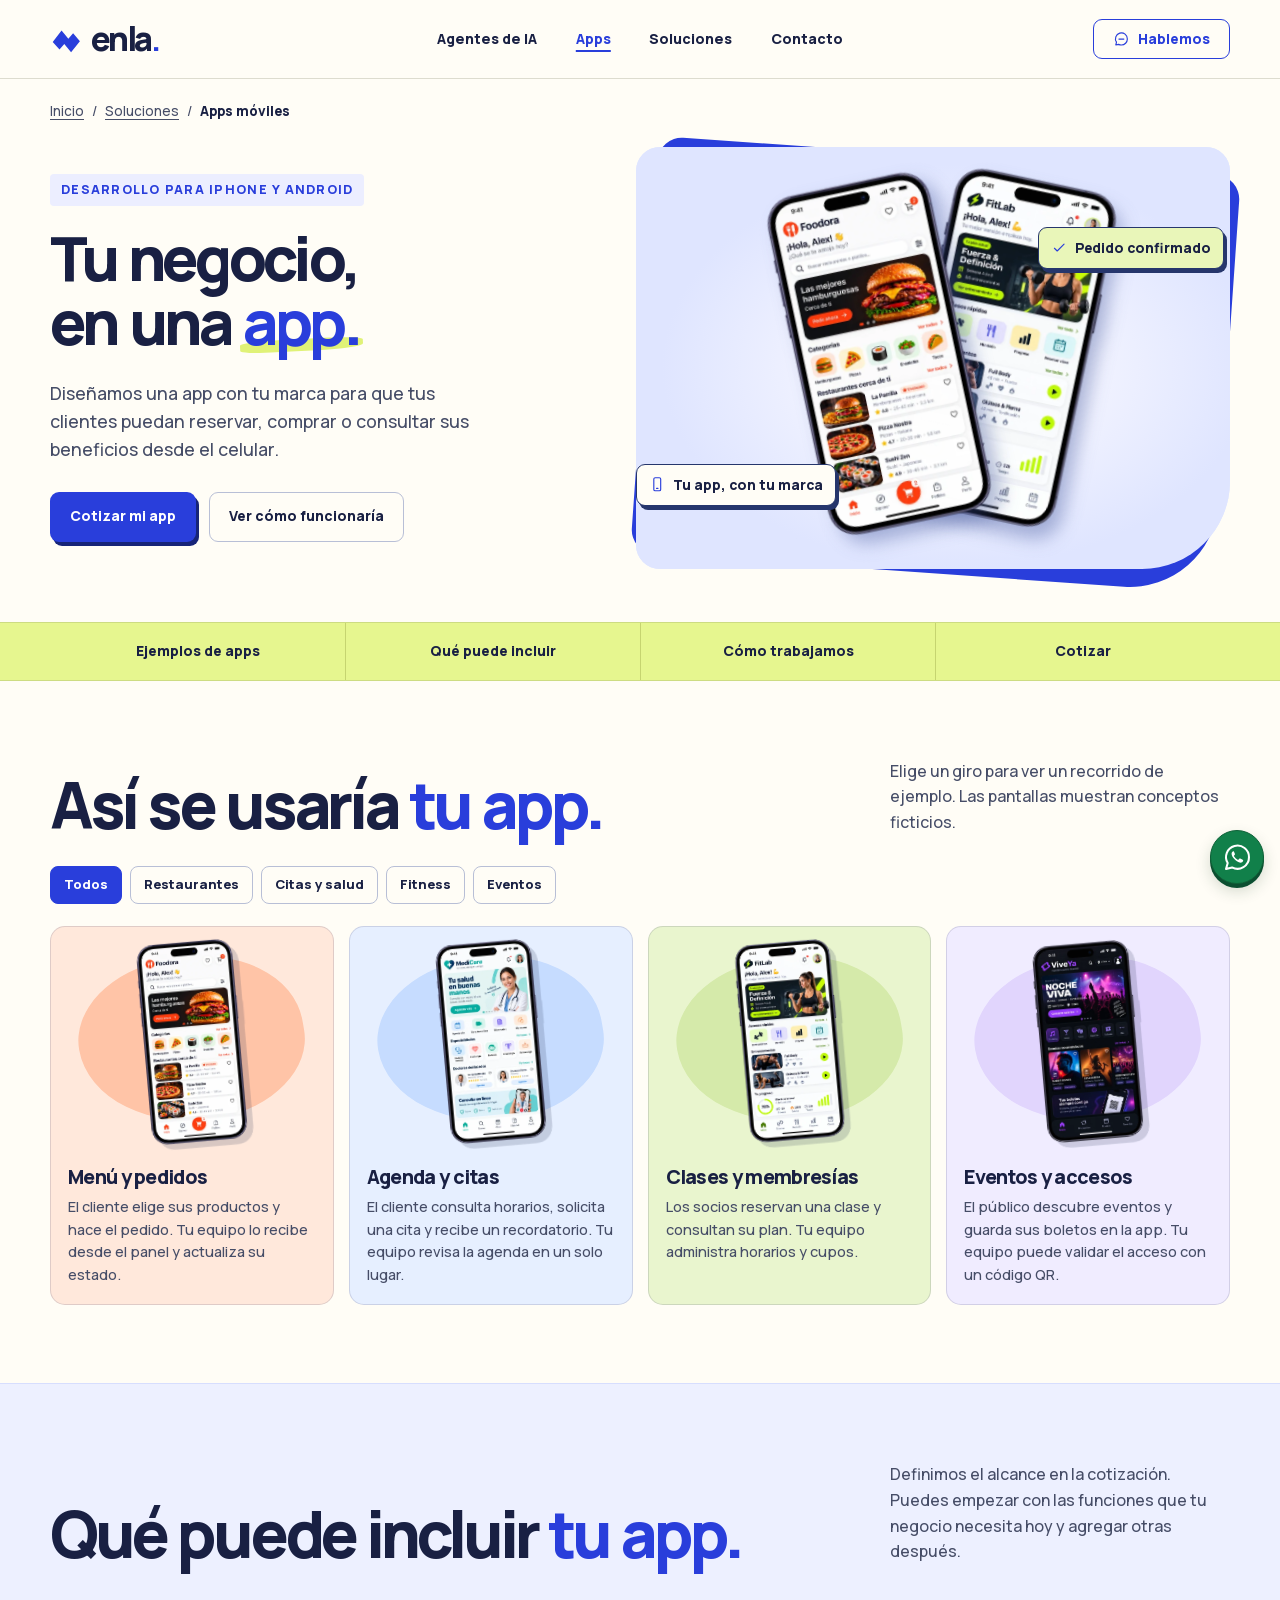
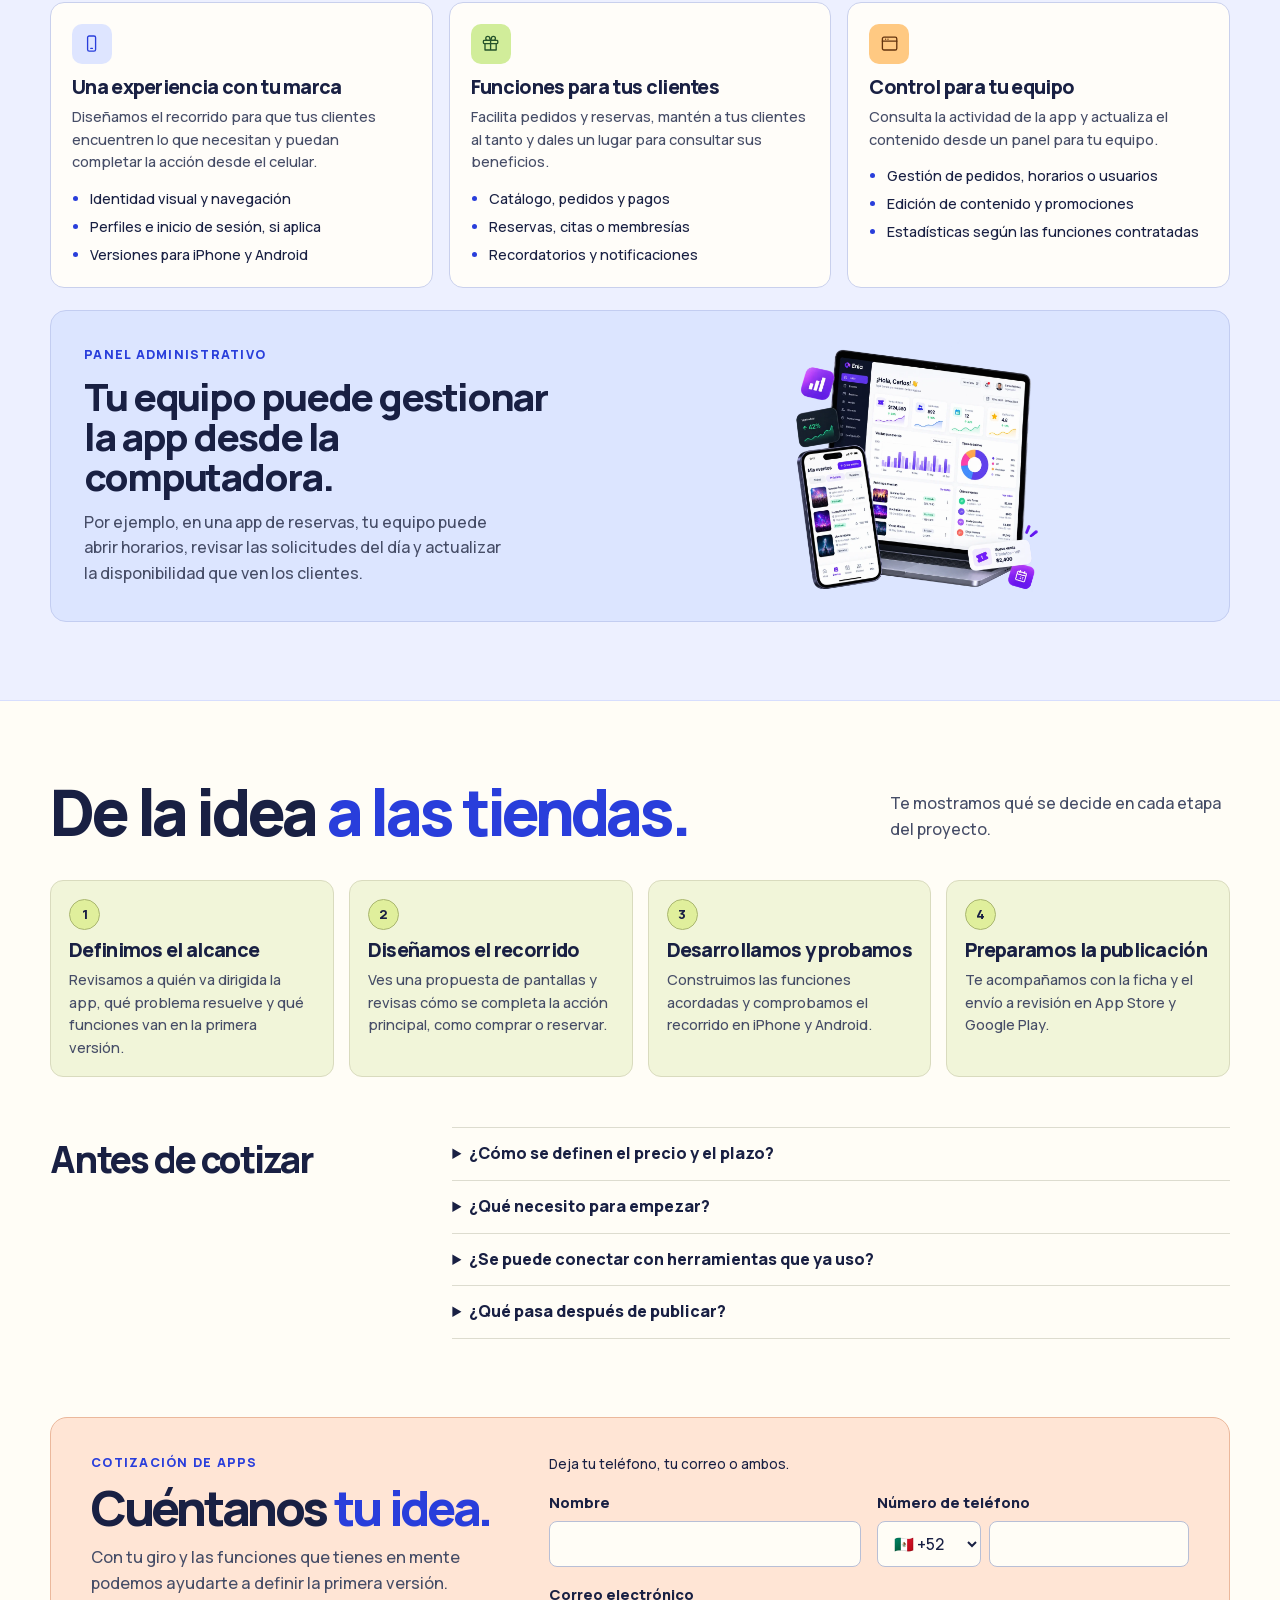
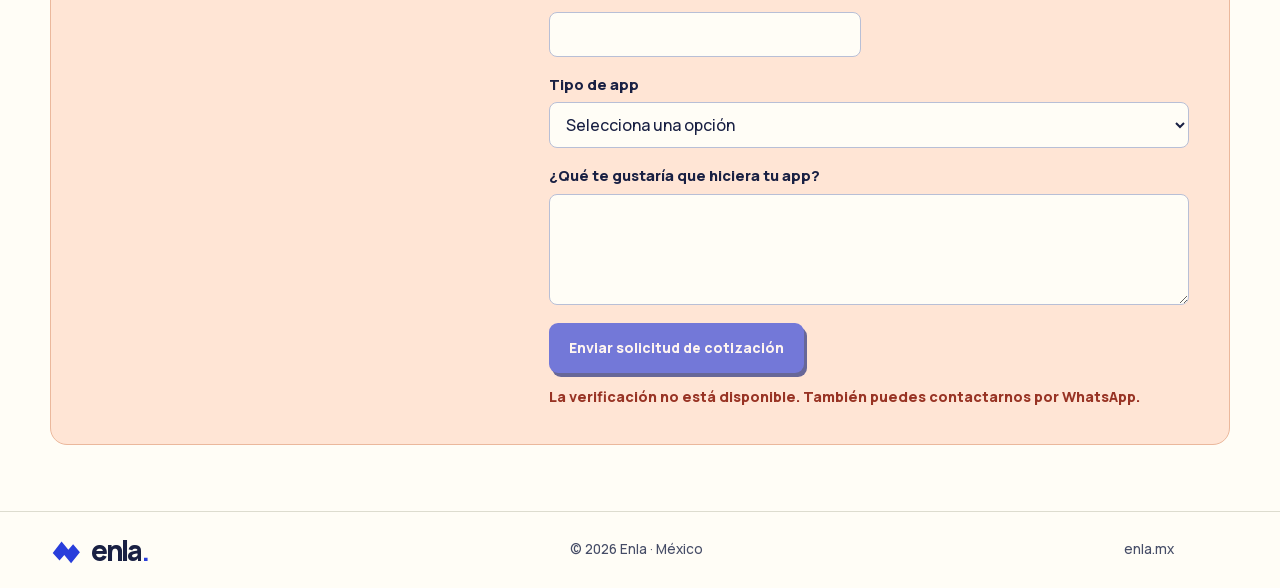
==== commit fa910d41: "Agregar prefijos internacionales a las cotizaciones de Apps" ====
--- a/index.html
+++ b/index.html
@@ -11,7 +11,7 @@
   <link rel="stylesheet" href="/apps.css">
   <script defer src="https://challenges.cloudflare.com/turnstile/v0/api.js?render=explicit"></script>
   <script defer src="/verification.js"></script>
-  <script defer src="/script.js"></script>
+  <script defer src="/script.js?v=contacto-20261124"></script>
 </head>
 <body>
   <a class="skip" href="#contenido">Ir al contenido</a>
@@ -161,12 +161,40 @@
           <p class="eyebrow">Cotización de Apps</p>
           <h2 id="quote-title">Cuéntanos <em>tu idea.</em></h2>
           <p>Con tu giro y las funciones que tienes en mente podemos ayudarte a definir la primera versión.</p>
-          <a class="button button-outline" href="https://wa.me/524412123348?text=Hola%20Enla%2C%20quiero%20cotizar%20una%20app%20para%20mi%20negocio." target="_blank" rel="noopener noreferrer"><i data-icon="chat"></i> Consultar por WhatsApp</a>
         </div>
         <form class="contact-form quote-form" id="contact-form" action="/api/contact" method="post">
           <div class="contact-fields">
+            <small class="contact-message">Deja tu teléfono, tu correo o ambos.</small>
             <label>Nombre<input name="nombre" autocomplete="name" maxlength="120" required></label>
-            <label>WhatsApp o correo<input name="contacto" maxlength="180" required></label>
+            <div class="contact-phone">
+              <label for="contact-phone">Número de teléfono</label>
+              <div class="contact-phone-controls">
+                <select name="prefijo" aria-label="Prefijo telefónico internacional" autocomplete="tel-country-code">
+                  <option value="+52" selected>🇲🇽 +52</option>
+                  <option value="+1">🇺🇸 +1</option>
+                  <option value="+1">🇨🇦 +1</option>
+                  <option value="+502">🇬🇹 +502</option>
+                  <option value="+503">🇸🇻 +503</option>
+                  <option value="+504">🇭🇳 +504</option>
+                  <option value="+505">🇳🇮 +505</option>
+                  <option value="+506">🇨🇷 +506</option>
+                  <option value="+507">🇵🇦 +507</option>
+                  <option value="+57">🇨🇴 +57</option>
+                  <option value="+58">🇻🇪 +58</option>
+                  <option value="+593">🇪🇨 +593</option>
+                  <option value="+51">🇵🇪 +51</option>
+                  <option value="+591">🇧🇴 +591</option>
+                  <option value="+56">🇨🇱 +56</option>
+                  <option value="+54">🇦🇷 +54</option>
+                  <option value="+598">🇺🇾 +598</option>
+                  <option value="+595">🇵🇾 +595</option>
+                  <option value="+55">🇧🇷 +55</option>
+                  <option value="+34">🇪🇸 +34</option>
+                </select>
+                <input id="contact-phone" name="telefono" type="tel" autocomplete="tel-national" maxlength="32">
+              </div>
+            </div>
+            <label>Correo electrónico<input name="correo" type="email" autocomplete="email" maxlength="140"></label>
             <label class="contact-message">Tipo de app
               <select name="tipo" required>
                 <option value="" disabled selected>Selecciona una opción</option>
